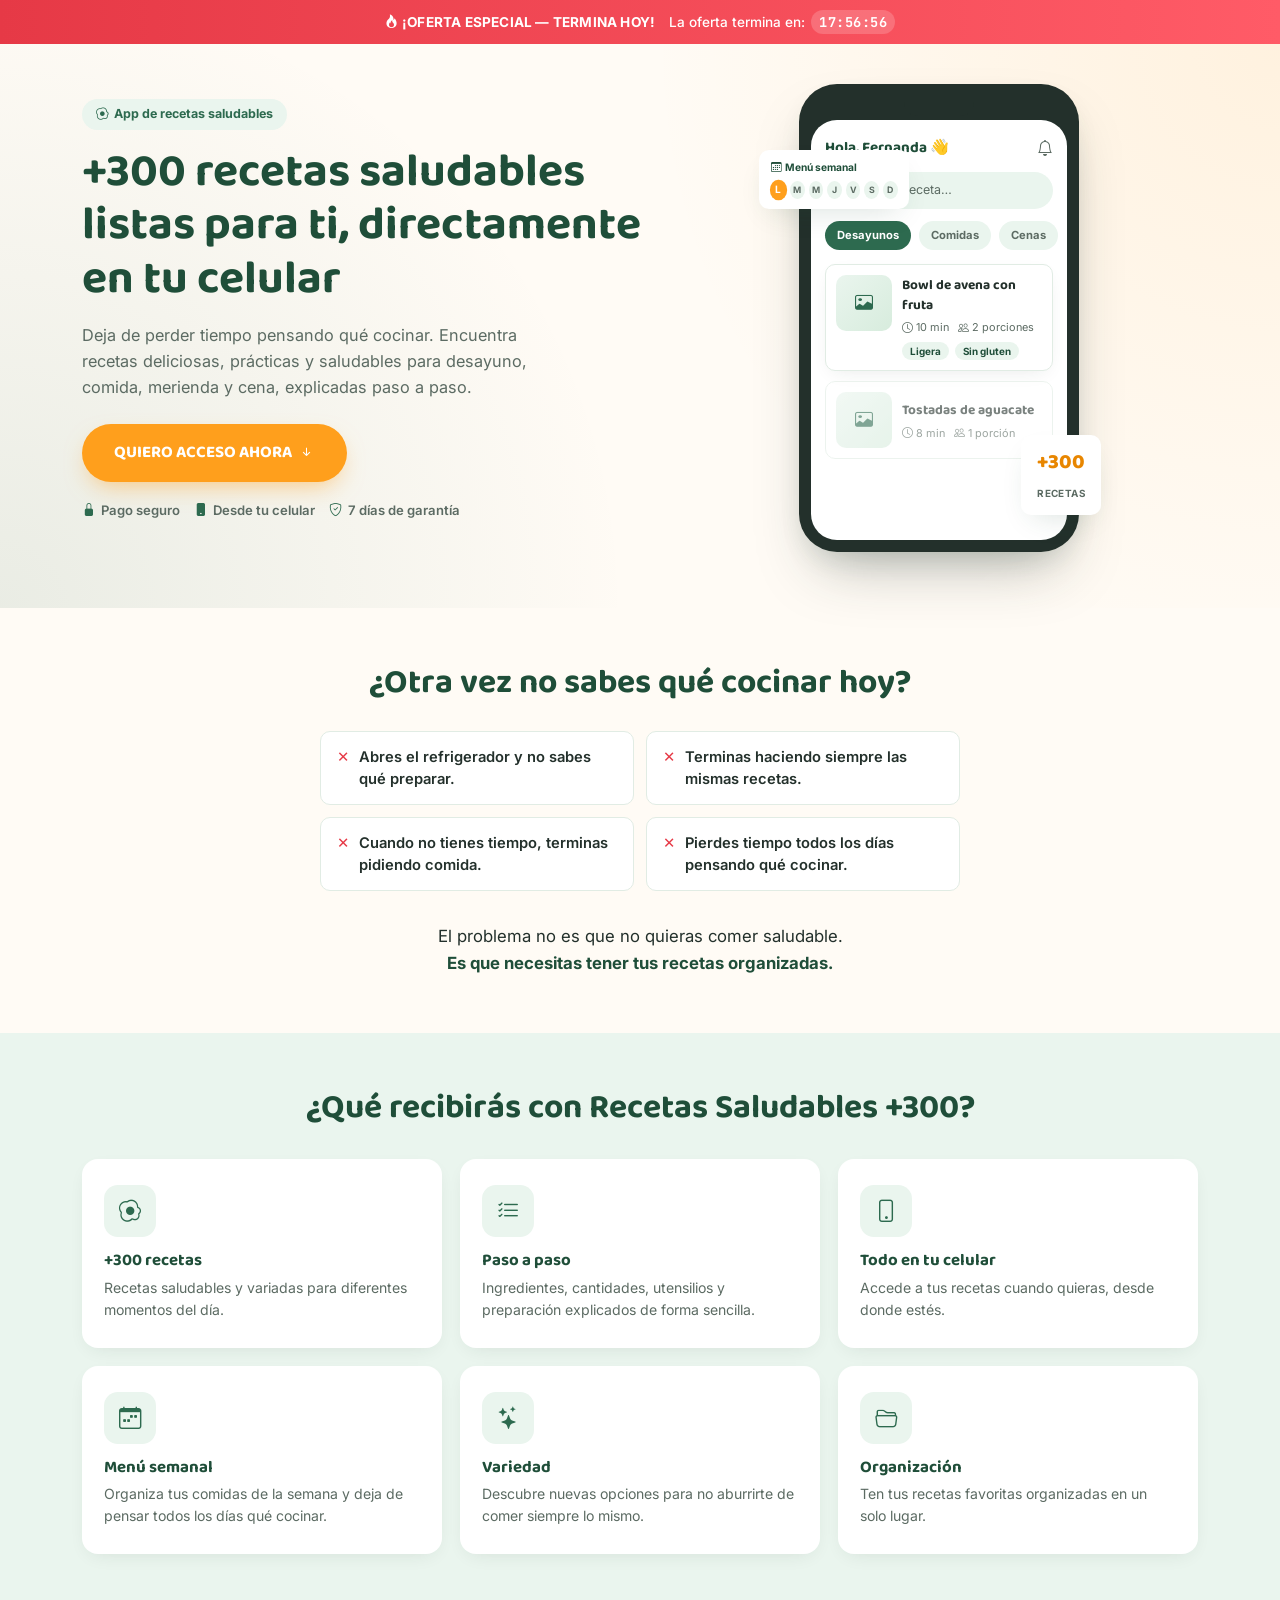
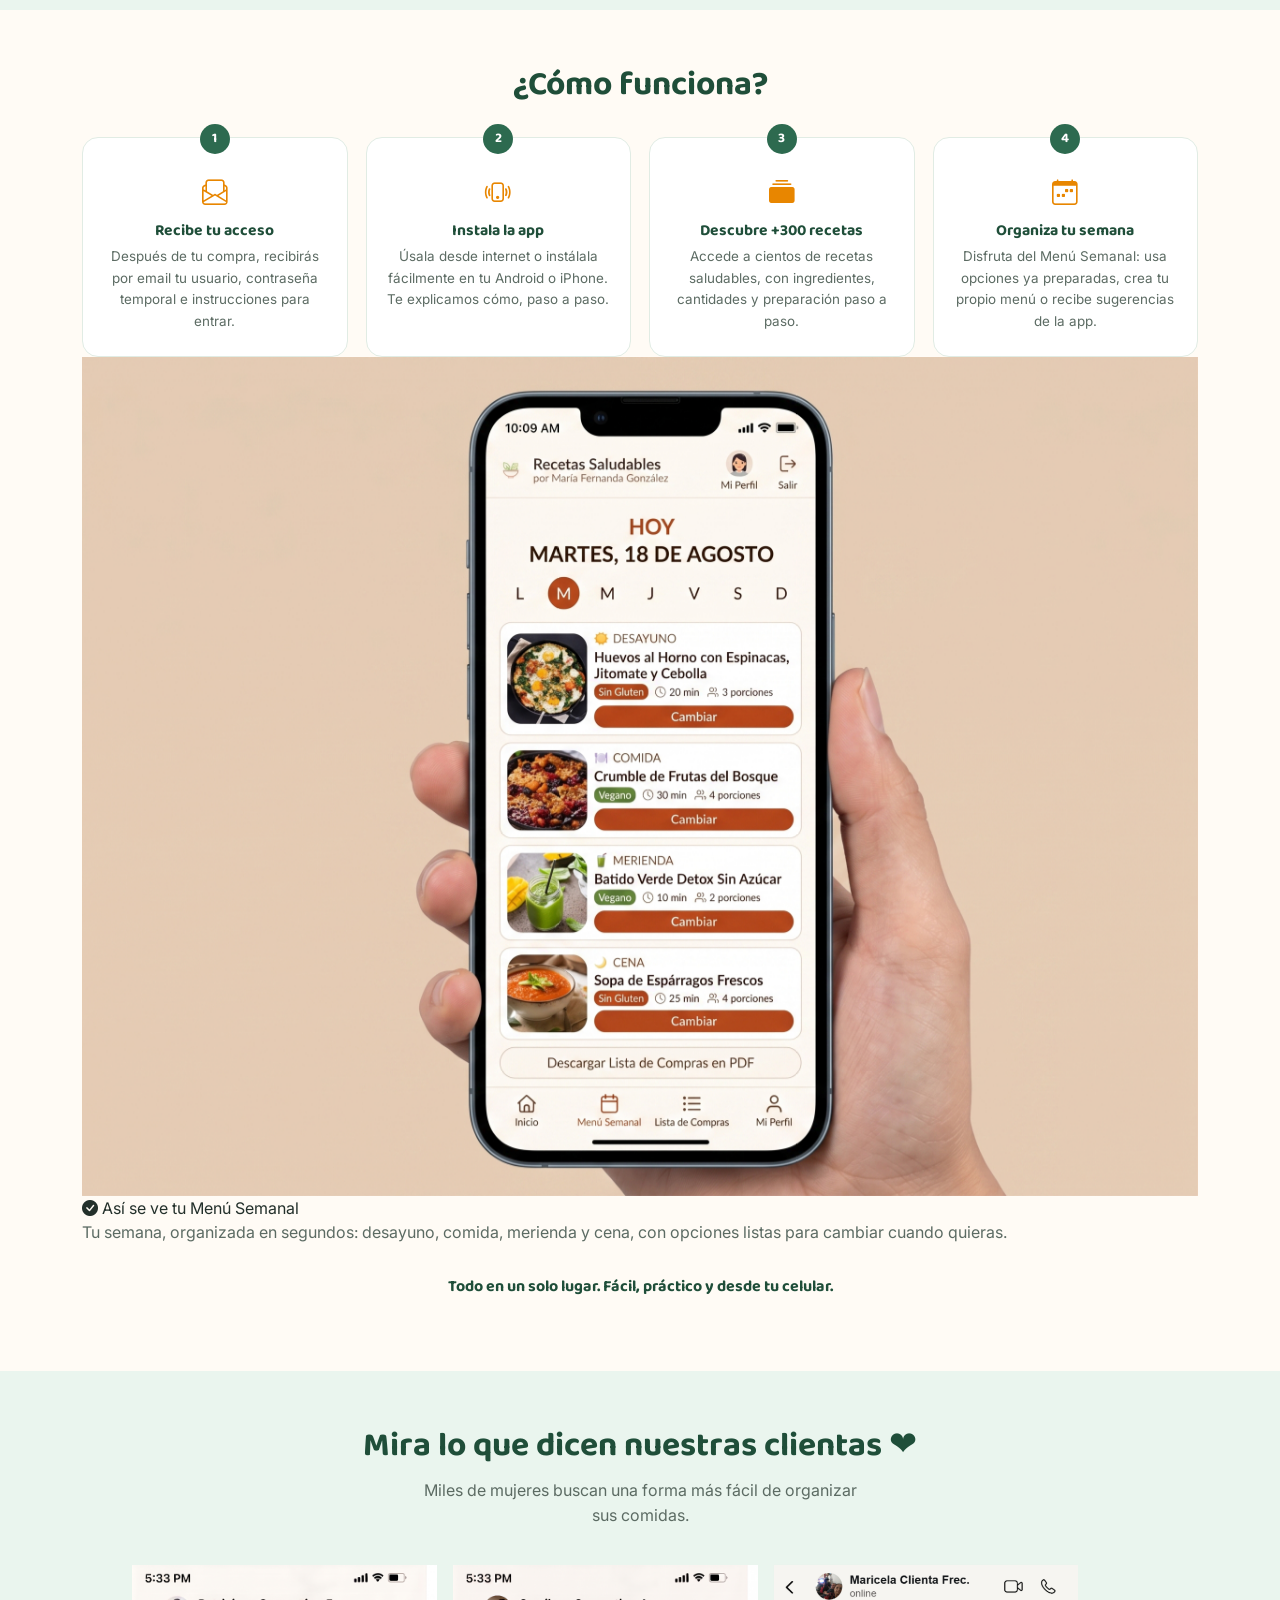
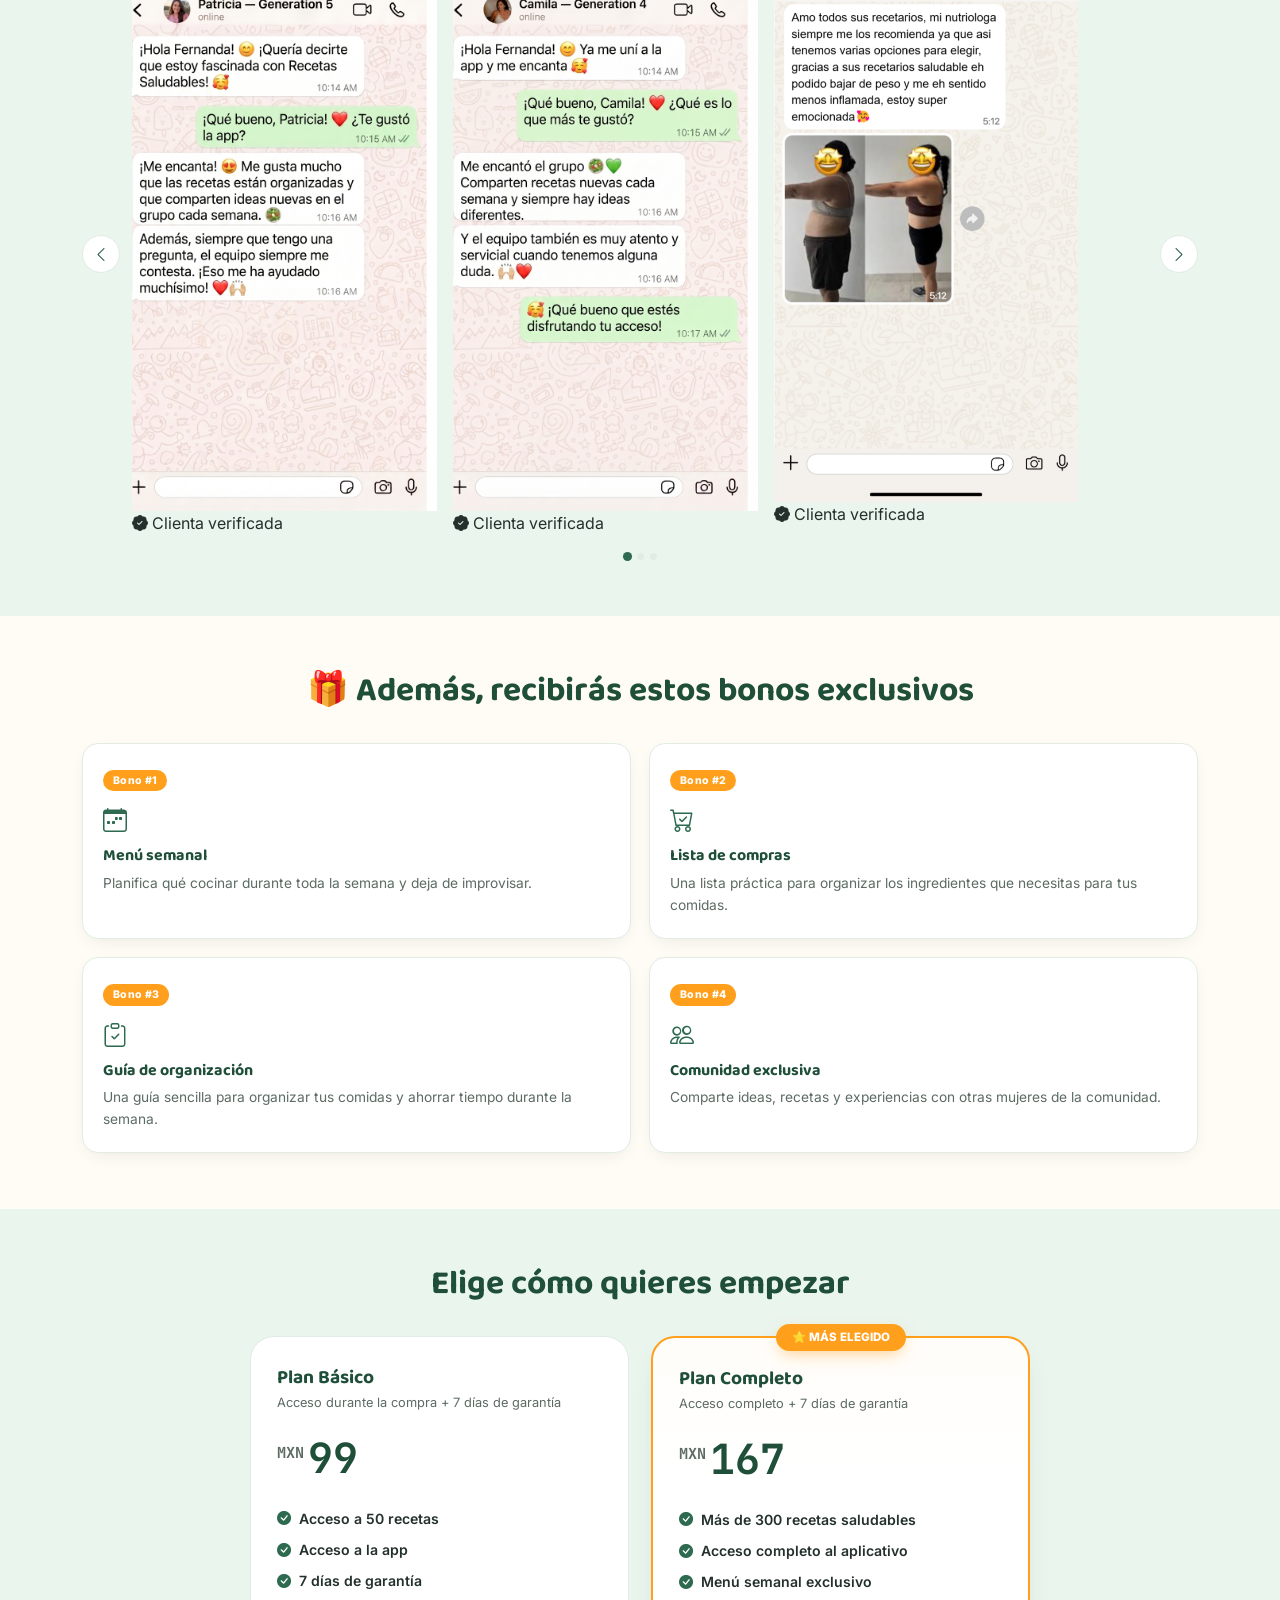
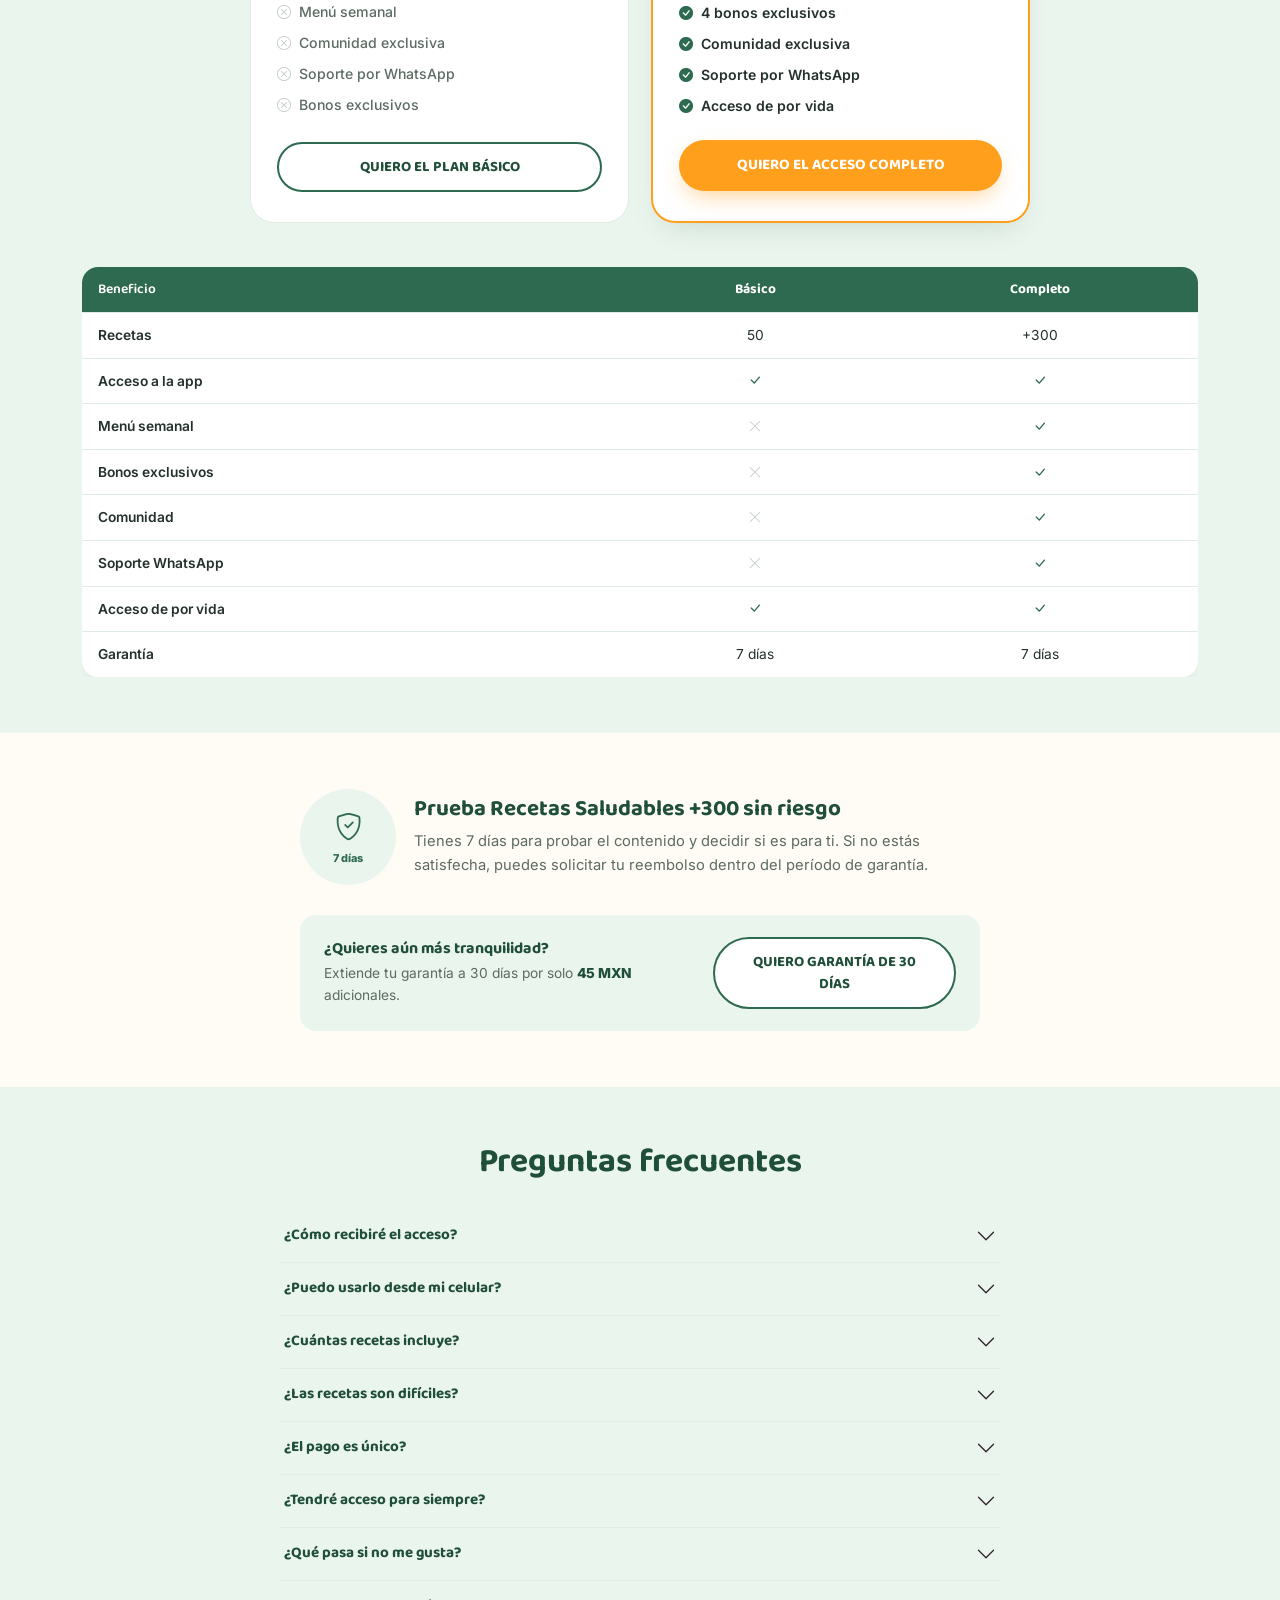
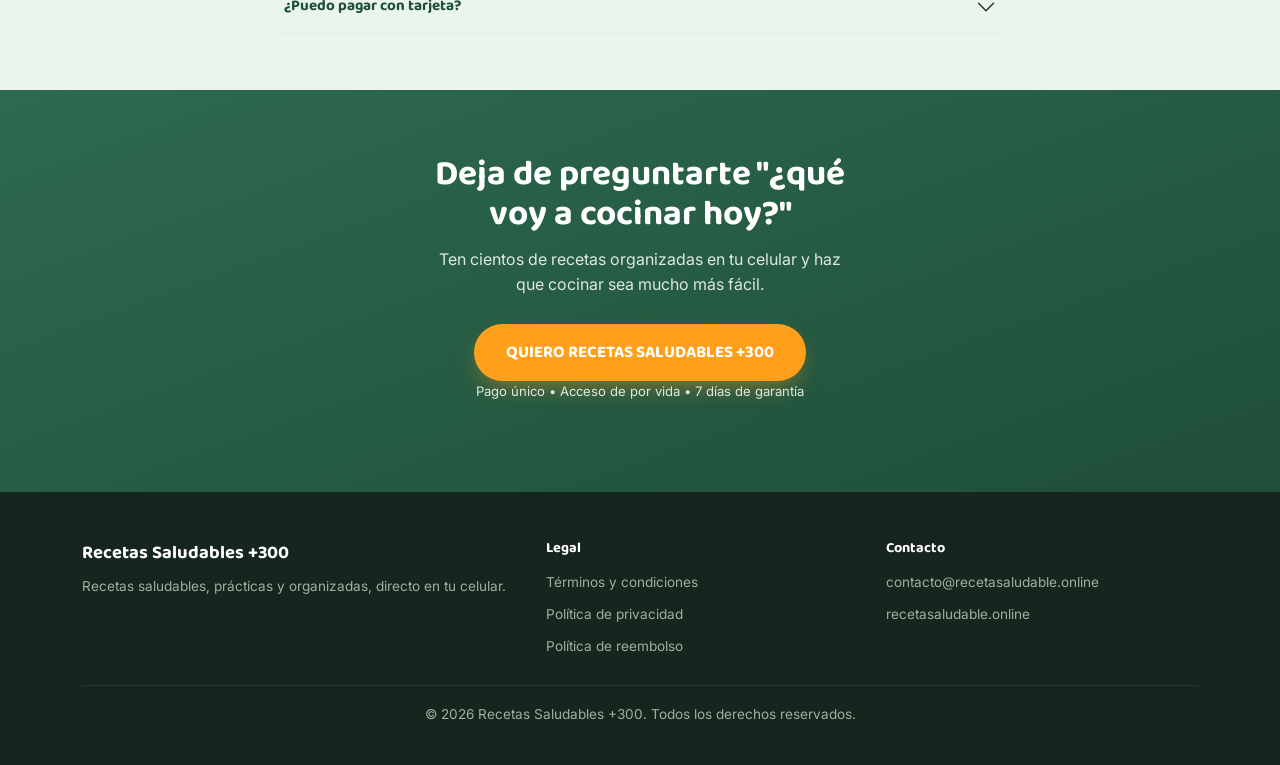
==== index.html @ 6cd2acd2 "iniciando site" ====
<!DOCTYPE html>
<html lang="es-MX">
<head>
<meta charset="UTF-8">
<meta name="viewport" content="width=device-width, initial-scale=1, viewport-fit=cover">
<title>Recetas Saludables +300 — Más de 300 recetas fáciles en tu celular</title>
<meta name="description" content="Deja de pensar qué cocinar. +300 recetas saludables, paso a paso, con menú semanal, directo en tu celular. Pago único, acceso de por vida.">

<!-- Google Fonts -->
<link rel="preconnect" href="https://fonts.googleapis.com">
<link rel="preconnect" href="https://fonts.gstatic.com" crossorigin>
<link href="https://fonts.googleapis.com/css2?family=Baloo+2:wght@600;700;800&family=Inter:wght@400;500;600;700;800&family=JetBrains+Mono:wght@500;700&display=swap" rel="stylesheet">

<!-- Bootstrap 5 CSS -->
<link href="https://cdn.jsdelivr.net/npm/bootstrap@5.3.3/dist/css/bootstrap.min.css" rel="stylesheet">
<!-- Bootstrap Icons -->
<link rel="stylesheet" href="https://cdn.jsdelivr.net/npm/bootstrap-icons@1.11.3/font/bootstrap-icons.css">

<!-- Estilos propios -->
<link rel="stylesheet" href="css/style.css">
</head>
<body>

<!-- ============ BARRA FIJA SUPERIOR — OFERTA + CONTADOR ============ -->
<div class="offer-bar" id="offerBar">
  <div class="offer-bar__inner">
    <span class="offer-bar__text"><i class="bi bi-fire"></i> ¡OFERTA ESPECIAL — TERMINA HOY!</span>
    <span class="offer-bar__timer">
      La oferta termina en:
      <span class="countdown" id="countdown" aria-live="polite">
        <span id="cd-h">23</span>:<span id="cd-m">59</span>:<span id="cd-s">59</span>
      </span>
    </span>
  </div>
</div>

<!-- ============ HERO ============ -->
<header class="hero" id="inicio">
  <div class="container">
    <div class="hero__grid">
      <div class="hero__copy reveal">
        <span class="eyebrow"><i class="bi bi-egg-fried"></i> App de recetas saludables</span>
        <h1 class="hero__title">+300 recetas saludables listas para ti, directamente en tu celular</h1>
        <p class="hero__subtitle">Deja de perder tiempo pensando qué cocinar. Encuentra recetas deliciosas, prácticas y saludables para desayuno, comida, merienda y cena, explicadas paso a paso.</p>
        <a href="#oferta" class="btn btn-cta btn-cta--lg pulse">QUIERO ACCESO AHORA <i class="bi bi-arrow-down-short"></i></a>
        <p class="hero__trust">
          <span><i class="bi bi-lock-fill"></i> Pago seguro</span>
          <span><i class="bi bi-phone-fill"></i> Desde tu celular</span>
          <span><i class="bi bi-shield-check"></i> 7 días de garantía</span>
        </p>
      </div>

      <div class="hero__visual reveal" style="--delay:.15s">
        <div class="phone-mock">
          <div class="phone-mock__frame">
            <div class="phone-mock__notch"></div>
            <div class="phone-mock__screen">
              <div class="app-topbar">
                <span class="app-topbar__greeting">Hola, Fernanda 👋</span>
                <i class="bi bi-bell"></i>
              </div>
              <div class="app-search"><i class="bi bi-search"></i> Buscar receta…</div>
              <div class="app-tabs">
                <span class="app-tab app-tab--active">Desayunos</span>
                <span class="app-tab">Comidas</span>
                <span class="app-tab">Cenas</span>
              </div>
              <div class="app-card">
                <div class="app-card__img"><i class="bi bi-image"></i></div>
                <div class="app-card__body">
                  <span class="app-card__title">Bowl de avena con fruta</span>
                  <span class="app-card__meta"><i class="bi bi-clock"></i> 10 min &nbsp; <i class="bi bi-people"></i> 2 porciones</span>
                  <div class="app-card__chips">
                    <span class="chip">Ligera</span>
                    <span class="chip">Sin gluten</span>
                  </div>
                </div>
              </div>
              <div class="app-card app-card--muted">
                <div class="app-card__img"><i class="bi bi-image"></i></div>
                <div class="app-card__body">
                  <span class="app-card__title">Tostadas de aguacate</span>
                  <span class="app-card__meta"><i class="bi bi-clock"></i> 8 min &nbsp; <i class="bi bi-people"></i> 1 porción</span>
                </div>
              </div>
            </div>
          </div>

          <div class="floating-card floating-card--week" id="weekCard">
            <span class="floating-card__title"><i class="bi bi-calendar3"></i> Menú semanal</span>
            <div class="week-dots" id="weekDots">
              <span data-day="L">L</span><span data-day="M">M</span><span data-day="M">M</span>
              <span data-day="J">J</span><span data-day="V">V</span><span data-day="S">S</span><span data-day="D">D</span>
            </div>
          </div>

          <div class="floating-card floating-card--count">
            <span class="floating-card__num">+300</span>
            <span class="floating-card__label">recetas</span>
          </div>
        </div>
      </div>
    </div>
  </div>
</header>

<!-- ============ DOLOR ============ -->
<section class="section pain">
  <div class="container">
    <h2 class="section__title reveal">¿Otra vez no sabes qué cocinar hoy?</h2>
    <div class="pain__grid">
      <div class="pain__item reveal" style="--delay:.05s"><span class="pain__x">✕</span> Abres el refrigerador y no sabes qué preparar.</div>
      <div class="pain__item reveal" style="--delay:.1s"><span class="pain__x">✕</span> Terminas haciendo siempre las mismas recetas.</div>
      <div class="pain__item reveal" style="--delay:.15s"><span class="pain__x">✕</span> Cuando no tienes tiempo, terminas pidiendo comida.</div>
      <div class="pain__item reveal" style="--delay:.2s"><span class="pain__x">✕</span> Pierdes tiempo todos los días pensando qué cocinar.</div>
    </div>
    <p class="pain__resolve reveal">El problema no es que no quieras comer saludable.<br><strong>Es que necesitas tener tus recetas organizadas.</strong></p>
  </div>
</section>

<!-- ============ QUÉ RECIBIRÁS ============ -->
<section class="section section--soft" id="que-recibes">
  <div class="container">
    <h2 class="section__title reveal">¿Qué recibirás con Recetas Saludables +300?</h2>
    <div class="cards-grid">
      <div class="feature-card reveal" style="--delay:.05s">
        <div class="feature-card__icon"><i class="bi bi-egg-fried"></i></div>
        <h3>+300 recetas</h3>
        <p>Recetas saludables y variadas para diferentes momentos del día.</p>
      </div>
      <div class="feature-card reveal" style="--delay:.1s">
        <div class="feature-card__icon"><i class="bi bi-list-check"></i></div>
        <h3>Paso a paso</h3>
        <p>Ingredientes, cantidades, utensilios y preparación explicados de forma sencilla.</p>
      </div>
      <div class="feature-card reveal" style="--delay:.15s">
        <div class="feature-card__icon"><i class="bi bi-phone"></i></div>
        <h3>Todo en tu celular</h3>
        <p>Accede a tus recetas cuando quieras, desde donde estés.</p>
      </div>
      <div class="feature-card reveal" style="--delay:.2s">
        <div class="feature-card__icon"><i class="bi bi-calendar-week"></i></div>
        <h3>Menú semanal</h3>
        <p>Organiza tus comidas de la semana y deja de pensar todos los días qué cocinar.</p>
      </div>
      <div class="feature-card reveal" style="--delay:.25s">
        <div class="feature-card__icon"><i class="bi bi-stars"></i></div>
        <h3>Variedad</h3>
        <p>Descubre nuevas opciones para no aburrirte de comer siempre lo mismo.</p>
      </div>
      <div class="feature-card reveal" style="--delay:.3s">
        <div class="feature-card__icon"><i class="bi bi-folder2-open"></i></div>
        <h3>Organización</h3>
        <p>Ten tus recetas favoritas organizadas en un solo lugar.</p>
      </div>
    </div>
  </div>
</section>

<!-- ============ CÓMO FUNCIONA ============ -->
<section class="section" id="como-funciona">
  <div class="container">
    <h2 class="section__title reveal">¿Cómo funciona?</h2>
    <div class="steps">
      <div class="step reveal" style="--delay:.05s">
        <div class="step__num">1</div>
        <div class="step__icon"><i class="bi bi-envelope-paper"></i></div>
        <h3>Recibe tu acceso</h3>
        <p>Después de tu compra, recibirás por email tu usuario, contraseña temporal e instrucciones para entrar.</p>
      </div>
      <div class="step reveal" style="--delay:.1s">
        <div class="step__num">2</div>
        <div class="step__icon"><i class="bi bi-phone-vibrate"></i></div>
        <h3>Instala la app</h3>
        <p>Úsala desde internet o instálala fácilmente en tu Android o iPhone. Te explicamos cómo, paso a paso.</p>
      </div>
      <div class="step reveal" style="--delay:.15s">
        <div class="step__num">3</div>
        <div class="step__icon"><i class="bi bi-collection-fill"></i></div>
        <h3>Descubre +300 recetas</h3>
        <p>Accede a cientos de recetas saludables, con ingredientes, cantidades y preparación paso a paso.</p>
      </div>
      <div class="step reveal" style="--delay:.2s">
        <div class="step__num">4</div>
        <div class="step__icon"><i class="bi bi-calendar-week"></i></div>
        <h3>Organiza tu semana</h3>
        <p>Disfruta del Menú Semanal: usa opciones ya preparadas, crea tu propio menú o recibe sugerencias de la app.</p>
      </div>
    </div>

    <div class="app-showcase reveal">
      <div class="app-showcase__img-wrap">
        <img src="img/mockup-del-cardapio-semanal-en-el-celular.jpeg"
            alt="Menú semanal de Recetas Saludables +300 abierto en un celular, mostrando desayuno, comida, merienda y cena del día"
            loading="eager"
            fetchpriority="high"
            decoding="async">
        <span class="app-showcase__badge"><i class="bi bi-check-circle-fill"></i> Así se ve tu Menú Semanal</span>
      </div>
      <p class="app-showcase__caption">Tu semana, organizada en segundos: desayuno, comida, merienda y cena, con opciones listas para cambiar cuando quieras.</p>
    </div>

    <p class="steps__closing reveal">Todo en un solo lugar. Fácil, práctico y desde tu celular.</p>
  </div>
</section>

<!-- ============ TESTIMONIOS ============ -->
<section class="section section--soft" id="testimonios">
  <div class="container">
    <h2 class="section__title reveal">Mira lo que dicen nuestras clientas ❤️</h2>
    <p class="section__subtitle reveal">Miles de mujeres buscan una forma más fácil de organizar sus comidas.</p>

    <div class="testi-carousel reveal">
      <button class="testi-arrow testi-arrow--prev" id="testiPrev" aria-label="Anterior"><i class="bi bi-chevron-left"></i></button>
      <div class="testi-track" id="testiTrack">
        <div class="testi-card">
          <div class="testi-card__photo">
            <img src="img/testimonio-3.jpeg" alt="Conversación de WhatsApp: clienta cuenta que bajó de peso y se siente menos inflamada gracias a las recetas" loading="lazy">
            <span class="testi-card__verified"><i class="bi bi-patch-check-fill"></i> Clienta verificada</span>
          </div>
        </div>
        <div class="testi-card">
          <div class="testi-card__photo">
            <img src="img/relato-3.png" alt="Conversación de WhatsApp: clienta comparte foto de una ensalada saludable que preparó en 5 minutos" loading="lazy">
            <span class="testi-card__verified"><i class="bi bi-patch-check-fill"></i> Clienta verificada</span>
          </div>
        </div>
        <div class="testi-card">
          <div class="testi-card__photo">
            <img src="img/depoimentos.webp" alt="Conversación de WhatsApp: clienta cuenta que le encantó unirse a la app y a la comunidad de recetas" loading="lazy">
            <span class="testi-card__verified"><i class="bi bi-patch-check-fill"></i> Clienta verificada</span>
          </div>
        </div>
      </div>
      <button class="testi-arrow testi-arrow--next" id="testiNext" aria-label="Siguiente"><i class="bi bi-chevron-right"></i></button>
    </div>
    <div class="testi-dots" id="testiDots"></div>
  </div>
</section>

<!-- ============ BONOS ============ -->
<section class="section" id="bonos">
  <div class="container">
    <h2 class="section__title reveal">🎁 Además, recibirás estos bonos exclusivos</h2>
    <div class="cards-grid cards-grid--bonus">
      <div class="bonus-card reveal" style="--delay:.05s">
        <span class="bonus-card__tag">Bono #1</span>
        <div class="bonus-card__icon"><i class="bi bi-calendar-week"></i></div>
        <h3>Menú semanal</h3>
        <p>Planifica qué cocinar durante toda la semana y deja de improvisar.</p>
      </div>
      <div class="bonus-card reveal" style="--delay:.1s">
        <span class="bonus-card__tag">Bono #2</span>
        <div class="bonus-card__icon"><i class="bi bi-cart-check"></i></div>
        <h3>Lista de compras</h3>
        <p>Una lista práctica para organizar los ingredientes que necesitas para tus comidas.</p>
      </div>
      <div class="bonus-card reveal" style="--delay:.15s">
        <span class="bonus-card__tag">Bono #3</span>
        <div class="bonus-card__icon"><i class="bi bi-clipboard-check"></i></div>
        <h3>Guía de organización</h3>
        <p>Una guía sencilla para organizar tus comidas y ahorrar tiempo durante la semana.</p>
      </div>
      <div class="bonus-card reveal" style="--delay:.2s">
        <span class="bonus-card__tag">Bono #4</span>
        <div class="bonus-card__icon"><i class="bi bi-people"></i></div>
        <h3>Comunidad exclusiva</h3>
        <p>Comparte ideas, recetas y experiencias con otras mujeres de la comunidad.</p>
      </div>
    </div>
  </div>
</section>

<!-- ============ OFERTA ============ -->
<section class="section section--soft" id="oferta">
  <div class="container">
    <h2 class="section__title reveal">Elige cómo quieres empezar</h2>

    <div class="pricing">
      <!-- PLAN BÁSICO -->
      <div class="price-card reveal" style="--delay:.05s">
        <h3 class="price-card__name">Plan Básico</h3>
        <p class="price-card__desc">Acceso durante la compra + 7 días de garantía</p>
        <div class="price-card__price"><span class="price-card__currency">MXN</span>99</div>
        <ul class="price-card__list">
          <li><i class="bi bi-check-circle-fill"></i> Acceso a 50 recetas</li>
          <li><i class="bi bi-check-circle-fill"></i> Acceso a la app</li>
          <li><i class="bi bi-check-circle-fill"></i> 7 días de garantía</li>
          <li class="is-off"><i class="bi bi-x-circle"></i> Menú semanal</li>
          <li class="is-off"><i class="bi bi-x-circle"></i> Comunidad exclusiva</li>
          <li class="is-off"><i class="bi bi-x-circle"></i> Soporte por WhatsApp</li>
          <li class="is-off"><i class="bi bi-x-circle"></i> Bonos exclusivos</li>
        </ul>
        <button class="btn btn-outline-cta w-100" id="btnBasico" data-bs-toggle="modal" data-bs-target="#modalBasico">QUIERO EL PLAN BÁSICO</button>
      </div>

      <!-- PLAN COMPLETO -->
      <div class="price-card price-card--featured reveal" style="--delay:.1s">
        <span class="price-card__badge">⭐ MÁS ELEGIDO</span>
        <h3 class="price-card__name">Plan Completo</h3>
        <p class="price-card__desc">Acceso completo + 7 días de garantía</p>
        <div class="price-card__price"><span class="price-card__currency">MXN</span>167</div>
        <ul class="price-card__list">
          <li><i class="bi bi-check-circle-fill"></i> Más de 300 recetas saludables</li>
          <li><i class="bi bi-check-circle-fill"></i> Acceso completo al aplicativo</li>
          <li><i class="bi bi-check-circle-fill"></i> Menú semanal exclusivo</li>
          <li><i class="bi bi-check-circle-fill"></i> 4 bonos exclusivos</li>
          <li><i class="bi bi-check-circle-fill"></i> Comunidad exclusiva</li>
          <li><i class="bi bi-check-circle-fill"></i> Soporte por WhatsApp</li>
          <li><i class="bi bi-check-circle-fill"></i> Acceso de por vida</li>
        </ul>
        <a href="#" class="btn btn-cta w-100 pulse" id="btnCompleto" data-checkout="plan-completo">QUIERO EL ACCESO COMPLETO</a>
      </div>
    </div>

    <!-- COMPARACIÓN -->
    <div class="compare reveal">
      <table class="compare__table">
        <thead>
          <tr><th>Beneficio</th><th>Básico</th><th>Completo</th></tr>
        </thead>
        <tbody>
          <tr><td>Recetas</td><td>50</td><td>+300</td></tr>
          <tr><td>Acceso a la app</td><td><i class="bi bi-check-lg text-ok"></i></td><td><i class="bi bi-check-lg text-ok"></i></td></tr>
          <tr><td>Menú semanal</td><td><i class="bi bi-x-lg text-off"></i></td><td><i class="bi bi-check-lg text-ok"></i></td></tr>
          <tr><td>Bonos exclusivos</td><td><i class="bi bi-x-lg text-off"></i></td><td><i class="bi bi-check-lg text-ok"></i></td></tr>
          <tr><td>Comunidad</td><td><i class="bi bi-x-lg text-off"></i></td><td><i class="bi bi-check-lg text-ok"></i></td></tr>
          <tr><td>Soporte WhatsApp</td><td><i class="bi bi-x-lg text-off"></i></td><td><i class="bi bi-check-lg text-ok"></i></td></tr>
          <tr><td>Acceso de por vida</td><td><i class="bi bi-check-lg text-ok"></i></td><td><i class="bi bi-check-lg text-ok"></i></td></tr>
          <tr><td>Garantía</td><td>7 días</td><td>7 días</td></tr>
        </tbody>
      </table>
    </div>
  </div>
</section>

<!-- ============ GARANTÍA ============ -->
<section class="section" id="garantia">
  <div class="container">
    <div class="guarantee reveal">
      <div class="guarantee__badge"><i class="bi bi-shield-check"></i><span>7 días</span></div>
      <div class="guarantee__copy">
        <h2>Prueba Recetas Saludables +300 sin riesgo</h2>
        <p>Tienes 7 días para probar el contenido y decidir si es para ti. Si no estás satisfecha, puedes solicitar tu reembolso dentro del período de garantía.</p>
      </div>
    </div>

    <div class="guarantee-extend reveal">
      <div class="guarantee-extend__copy">
        <h3>¿Quieres aún más tranquilidad?</h3>
        <p>Extiende tu garantía a 30 días por solo <span id="extendPrice">45 MXN</span> adicionales.</p>
      </div>
      <a href="#" class="btn btn-outline-cta" data-checkout="garantia-30">QUIERO GARANTÍA DE 30 DÍAS</a>
    </div>
  </div>
</section>

<!-- ============ FAQ ============ -->
<section class="section section--soft" id="faq">
  <div class="container">
    <h2 class="section__title reveal">Preguntas frecuentes</h2>
    <div class="accordion reveal" id="faqAccordion">

      <div class="accordion-item">
        <h3 class="accordion-header"><button class="accordion-button collapsed" type="button" data-bs-toggle="collapse" data-bs-target="#faq1">¿Cómo recibiré el acceso?</button></h3>
        <div id="faq1" class="accordion-collapse collapse" data-bs-parent="#faqAccordion">
          <div class="accordion-body">Después de confirmar tu pago, recibirás un correo con tu usuario, contraseña e instrucciones para entrar a la app.</div>
        </div>
      </div>

      <div class="accordion-item">
        <h3 class="accordion-header"><button class="accordion-button collapsed" type="button" data-bs-toggle="collapse" data-bs-target="#faq2">¿Puedo usarlo desde mi celular?</button></h3>
        <div id="faq2" class="accordion-collapse collapse" data-bs-parent="#faqAccordion">
          <div class="accordion-body">Sí. Puedes usar la app desde tu navegador o instalarla en tu Android o iPhone.</div>
        </div>
      </div>

      <div class="accordion-item">
        <h3 class="accordion-header"><button class="accordion-button collapsed" type="button" data-bs-toggle="collapse" data-bs-target="#faq3">¿Cuántas recetas incluye?</button></h3>
        <div id="faq3" class="accordion-collapse collapse" data-bs-parent="#faqAccordion">
          <div class="accordion-body">El Plan Básico incluye 50 recetas. El Plan Completo incluye más de 300 recetas.</div>
        </div>
      </div>

      <div class="accordion-item">
        <h3 class="accordion-header"><button class="accordion-button collapsed" type="button" data-bs-toggle="collapse" data-bs-target="#faq4">¿Las recetas son difíciles?</button></h3>
        <div id="faq4" class="accordion-collapse collapse" data-bs-parent="#faqAccordion">
          <div class="accordion-body">No. Cada receta se explica de forma simple, con ingredientes, cantidades y pasos fáciles de seguir.</div>
        </div>
      </div>

      <div class="accordion-item">
        <h3 class="accordion-header"><button class="accordion-button collapsed" type="button" data-bs-toggle="collapse" data-bs-target="#faq5">¿El pago es único?</button></h3>
        <div id="faq5" class="accordion-collapse collapse" data-bs-parent="#faqAccordion">
          <div class="accordion-body">Sí. Es un pago único, no es una suscripción.</div>
        </div>
      </div>

      <div class="accordion-item">
        <h3 class="accordion-header"><button class="accordion-button collapsed" type="button" data-bs-toggle="collapse" data-bs-target="#faq6">¿Tendré acceso para siempre?</button></h3>
        <div id="faq6" class="accordion-collapse collapse" data-bs-parent="#faqAccordion">
          <div class="accordion-body">Sí, el acceso es de por vida a partir de tu compra, según el plan elegido.</div>
        </div>
      </div>

      <div class="accordion-item">
        <h3 class="accordion-header"><button class="accordion-button collapsed" type="button" data-bs-toggle="collapse" data-bs-target="#faq7">¿Qué pasa si no me gusta?</button></h3>
        <div id="faq7" class="accordion-collapse collapse" data-bs-parent="#faqAccordion">
          <div class="accordion-body">Cuentas con 7 días de garantía. Si no estás satisfecha, puedes solicitar tu reembolso dentro de ese período.</div>
        </div>
      </div>

      <div class="accordion-item">
        <h3 class="accordion-header"><button class="accordion-button collapsed" type="button" data-bs-toggle="collapse" data-bs-target="#faq8">¿Puedo pagar con tarjeta?</button></h3>
        <div id="faq8" class="accordion-collapse collapse" data-bs-parent="#faqAccordion">
          <div class="accordion-body">Sí, el pago se realiza a través de nuestra plataforma de checkout, que acepta tarjeta y otros métodos disponibles en tu país.</div>
        </div>
      </div>

    </div>
  </div>
</section>

<!-- ============ CTA FINAL ============ -->
<section class="section cta-final">
  <div class="container">
    <h2 class="reveal">Deja de preguntarte "¿qué voy a cocinar hoy?"</h2>
    <p class="reveal">Ten cientos de recetas organizadas en tu celular y haz que cocinar sea mucho más fácil.</p>
    <a href="#oferta" class="btn btn-cta btn-cta--lg pulse reveal">QUIERO RECETAS SALUDABLES +300</a>
    <p class="cta-final__note reveal">Pago único • Acceso de por vida • 7 días de garantía</p>
  </div>
</section>

<!-- ============ FOOTER ============ -->
<footer class="footer">
  <div class="container">
    <div class="footer__grid">
      <div>
        <span class="footer__brand">Recetas Saludables +300</span>
        <p>Recetas saludables, prácticas y organizadas, directo en tu celular.</p>
      </div>
      <div>
        <h4>Legal</h4>
        <ul>
          <li><a href="#">Términos y condiciones</a></li>
          <li><a href="#">Política de privacidad</a></li>
          <li><a href="#">Política de reembolso</a></li>
        </ul>
      </div>
      <div>
        <h4>Contacto</h4>
        <ul>
          <li><a href="mailto:contacto@recetasaludable.online">contacto@recetasaludable.online</a></li>
          <li><a href="https://recetasaludable.online/" target="_blank" rel="noopener">recetasaludable.online</a></li>
        </ul>
      </div>
    </div>
    <p class="footer__copy">© <span id="year"></span> Recetas Saludables +300. Todos los derechos reservados.</p>
  </div>
</footer>

<!-- ============ CTA FIJO INFERIOR (MOBILE) ============ -->
<div class="mobile-cta" id="mobileCta">
  <span class="mobile-cta__text"><i class="bi bi-fire"></i> Oferta especial</span>
  <a href="#oferta" class="btn btn-cta pulse">QUIERO ACCEDER <i class="bi bi-arrow-right-short"></i></a>
</div>

<!-- ============ MODAL PLAN BÁSICO ============ -->
<div class="modal fade" id="modalBasico" tabindex="-1" aria-labelledby="modalBasicoLabel" aria-hidden="true">
  <div class="modal-dialog modal-dialog-centered">
    <div class="modal-content">
      <div class="modal-header">
        <h5 class="modal-title" id="modalBasicoLabel">¿Realmente quieres esta opción?</h5>
        <button type="button" class="btn-close" data-bs-dismiss="modal" aria-label="Cerrar"></button>
      </div>
      <div class="modal-body">
        <p>Con el Plan Básico tendrás acceso a solo <strong>50 recetas</strong> y no incluye:</p>
        <ul class="modal-list">
          <li><i class="bi bi-x-circle text-off"></i> Más de 300 recetas</li>
          <li><i class="bi bi-x-circle text-off"></i> Menú semanal</li>
          <li><i class="bi bi-x-circle text-off"></i> Bonos exclusivos</li>
          <li><i class="bi bi-x-circle text-off"></i> Comunidad exclusiva</li>
          <li><i class="bi bi-x-circle text-off"></i> Soporte por WhatsApp</li>
        </ul>
        <div class="modal-upsell">
          <p>Por solo <strong>38 MXN</strong> más puedes desbloquear el acceso completo.</p>
          <p class="modal-upsell__price">Plan Completo: <strong>137 MXN</strong></p>
        </div>
      </div>
      <div class="modal-footer">
        <a href="#" class="btn btn-cta w-100" data-checkout="plan-completo-upsell">SÍ, QUIERO EL PLAN COMPLETO POR 137 MXN</a>
        <a href="#" class="btn btn-link-muted w-100" data-checkout="plan-basico" data-bs-dismiss="modal">Continuar con el Plan Básico</a>
      </div>
    </div>
  </div>
</div>

<!-- Bootstrap 5 JS -->
<script src="https://cdn.jsdelivr.net/npm/bootstrap@5.3.3/dist/js/bootstrap.bundle.min.js"></script>
<script src="js/script.js"></script>
</body>
</html>
---- css/style.css ----
/* =========================================================
   RECETAS SALUDABLES +300 — Design tokens & estilos
   ========================================================= */

/* =========================================================
   IMAGENS — QUALIDADE E NITIDEZ
   ========================================================= */

.app-showcase__img-wrap img,
.testi-card__photo img {
  display: block;
  width: 100%;
  height: auto;
  max-width: 100%;
  object-fit: contain;
  image-rendering: auto;
  -webkit-backface-visibility: hidden;
  backface-visibility: hidden;
}

:root{
  /* Color */
  --bg:            #FFFBF5;
  --bg-soft:       #EAF5EE;
  --primary:       #2D6A4F;
  --primary-dark:  #1F4E39;
  --accent:        #FF9F1C;
  --accent-dark:   #E88600;
  --urgency:       #E63946;
  --text:          #23302B;
  --text-soft:     #5C6B63;
  --white:         #FFFFFF;
  --border:        #E1ECE4;

  /* Type */
  --font-display: 'Baloo 2', system-ui, sans-serif;
  --font-body: 'Inter', system-ui, sans-serif;
  --font-mono: 'JetBrains Mono', monospace;

  /* Layout */
  --radius-lg: 24px;
  --radius-md: 16px;
  --radius-sm: 10px;
  --shadow-soft: 0 12px 30px -12px rgba(31,78,57,.18);
  --shadow-card: 0 6px 20px -8px rgba(35,48,43,.12);
  --offer-bar-h: 44px;
  --mobile-cta-h: 68px;
}

@media (max-width: 767px){
  :root{ --offer-bar-h: 56px; }
}

*{ box-sizing: border-box; }

html{ scroll-behavior: smooth; scroll-padding-top: calc(var(--offer-bar-h) + 12px); }

body{
  font-family: var(--font-body);
  color: var(--text);
  background: var(--bg);
  margin: 0;
  padding-top: var(--offer-bar-h);
  padding-bottom: var(--mobile-cta-h);
  -webkit-font-smoothing: antialiased;
}

@media (min-width: 992px){
  body{ padding-bottom: 0; }
}

h1,h2,h3,h4{
  font-family: var(--font-display);
  color: var(--primary-dark);
  font-weight: 700;
  line-height: 1.15;
  margin: 0;
}

p{ color: var(--text-soft); line-height: 1.6; }

a{ text-decoration: none; }

.container{ max-width: 1140px; }

/* =========================================================
   REVEAL ON SCROLL
   ========================================================= */
.reveal{
  opacity: 0;
  transform: translateY(18px);
  transition: opacity .6s ease, transform .6s ease;
  transition-delay: var(--delay, 0s);
}
.reveal.is-visible{ opacity: 1; transform: translateY(0); }

@media (prefers-reduced-motion: reduce){
  .reveal{ opacity: 1; transform: none; transition: none; }
  html{ scroll-behavior: auto; }
}

/* =========================================================
   BARRA FIJA SUPERIOR
   ========================================================= */
.offer-bar{
  position: fixed;
  top: 0; left: 0; right: 0;
  z-index: 1050;
  background: linear-gradient(90deg, var(--urgency), #FF5B67);
  color: var(--white);
  min-height: var(--offer-bar-h);
  display: flex;
  align-items: center;
}
.offer-bar__inner{
  width: 100%;
  max-width: 1140px;
  margin: 0 auto;
  padding: 6px 14px;
  display: flex;
  flex-wrap: wrap;
  align-items: center;
  justify-content: center;
  gap: 4px 14px;
  text-align: center;
  font-size: .78rem;
}
.offer-bar__text{ font-weight: 700; letter-spacing: .2px; white-space: nowrap; }
.offer-bar__timer{ display: flex; align-items: center; gap: 6px; font-weight: 500; white-space: nowrap; }
.countdown{
  font-family: var(--font-mono);
  font-weight: 700;
  background: rgba(255,255,255,.18);
  padding: 2px 8px;
  border-radius: 999px;
  letter-spacing: .5px;
}

@media (min-width: 576px){
  .offer-bar__inner{ font-size: .85rem; }
}

/* =========================================================
   BOTONES
   ========================================================= */
.btn-cta{
  background: var(--accent);
  color: var(--white) !important;
  font-family: var(--font-display);
  font-weight: 700;
  border: none;
  border-radius: 999px;
  padding: 14px 26px;
  font-size: .95rem;
  display: inline-flex;
  align-items: center;
  justify-content: center;
  gap: 6px;
  box-shadow: 0 10px 24px -8px rgba(255,159,28,.55);
  transition: transform .15s ease, box-shadow .15s ease, background .15s ease;
}
.btn-cta:hover{ background: var(--accent-dark); transform: translateY(-2px); box-shadow: 0 14px 28px -8px rgba(255,159,28,.6); color: var(--white); }
.btn-cta:active{ transform: scale(.97); }
.btn-cta--lg{ padding: 16px 32px; font-size: 1.05rem; }

.btn-outline-cta{
  background: var(--white);
  color: var(--primary-dark) !important;
  font-family: var(--font-display);
  font-weight: 700;
  border: 2px solid var(--primary);
  border-radius: 999px;
  padding: 12px 24px;
  font-size: .92rem;
  display: inline-flex;
  align-items: center;
  justify-content: center;
  transition: transform .15s ease, background .15s ease;
}
.btn-outline-cta:hover{ background: var(--bg-soft); transform: translateY(-2px); color: var(--primary-dark); }
.btn-outline-cta:active{ transform: scale(.97); }

.btn-link-muted{
  color: var(--text-soft) !important;
  font-weight: 600;
  text-align: center;
  padding: 10px;
  font-size: .88rem;
}
.btn-link-muted:hover{ color: var(--text); }

.pulse{ animation: pulse 2.6s ease-in-out infinite; }
@keyframes pulse{
  0%,100%{ transform: scale(1); }
  50%{ transform: scale(1.035); }
}
@media (prefers-reduced-motion: reduce){ .pulse{ animation: none; } }

/* =========================================================
   HERO
   ========================================================= */
.hero{
  padding: 40px 0 56px;
  background:
    radial-gradient(circle at 100% 0%, rgba(255,159,28,.10), transparent 45%),
    radial-gradient(circle at 0% 100%, rgba(45,106,79,.10), transparent 45%),
    var(--bg);
}
.hero__grid{
  display: grid;
  grid-template-columns: 1fr;
  gap: 40px;
  align-items: center;
}
@media (min-width: 992px){
  .hero__grid{ grid-template-columns: 1.05fr .95fr; gap: 24px; }
}

.eyebrow{
  display: inline-flex;
  align-items: center;
  gap: 6px;
  background: var(--bg-soft);
  color: var(--primary);
  font-weight: 700;
  font-size: .78rem;
  padding: 6px 14px;
  border-radius: 999px;
  margin-bottom: 16px;
}

.hero__title{
  font-size: clamp(1.9rem, 5.2vw, 2.9rem);
  margin-bottom: 16px;
}
.hero__subtitle{
  font-size: 1.02rem;
  max-width: 46ch;
  margin-bottom: 24px;
}
.hero__trust{
  display: flex;
  flex-wrap: wrap;
  gap: 14px;
  margin-top: 18px;
  font-size: .82rem;
  color: var(--text-soft);
  font-weight: 600;
}
.hero__trust i{ color: var(--primary); margin-right: 3px; }

/* Phone mockup */
.hero__visual{ display: flex; justify-content: center; }
.phone-mock{ position: relative; width: min(280px, 78vw); }
.phone-mock__frame{
  background: var(--text);
  border-radius: 38px;
  padding: 12px;
  box-shadow: var(--shadow-soft), 0 30px 60px -20px rgba(35,48,43,.35);
}
.phone-mock__notch{
  width: 70px; height: 18px;
  background: var(--text);
  border-radius: 0 0 14px 14px;
  margin: 0 auto 6px;
  position: relative;
  top: 2px;
}
.phone-mock__screen{
  background: var(--white);
  border-radius: 26px;
  padding: 16px 14px 20px;
  min-height: 420px;
}
.app-topbar{ display: flex; justify-content: space-between; align-items: center; margin-bottom: 12px; }
.app-topbar__greeting{ font-family: var(--font-display); font-weight: 700; font-size: .95rem; color: var(--primary-dark); }
.app-topbar i{ color: var(--text-soft); }
.app-search{
  background: var(--bg-soft);
  color: var(--text-soft);
  font-size: .78rem;
  padding: 9px 12px;
  border-radius: 999px;
  margin-bottom: 12px;
}
.app-search i{ margin-right: 6px; }
.app-tabs{ display: flex; gap: 8px; margin-bottom: 14px; }
.app-tab{
  font-size: .7rem;
  font-weight: 700;
  padding: 6px 12px;
  border-radius: 999px;
  background: var(--bg-soft);
  color: var(--text-soft);
}
.app-tab--active{ background: var(--primary); color: var(--white); }
.app-card{
  display: flex;
  gap: 10px;
  background: var(--white);
  border: 1px solid var(--border);
  border-radius: var(--radius-sm);
  padding: 10px;
  margin-bottom: 10px;
  box-shadow: var(--shadow-card);
}
.app-card--muted{ opacity: .6; box-shadow: none; }
.app-card__img{
  flex: 0 0 56px;
  height: 56px;
  border-radius: 10px;
  background: linear-gradient(135deg, var(--bg-soft), #d7ecdd);
  display: flex; align-items: center; justify-content: center;
  color: var(--primary);
  font-size: 1.1rem;
}
.app-card__body{ display: flex; flex-direction: column; gap: 4px; justify-content: center; }
.app-card__title{ font-family: var(--font-display); font-weight: 700; font-size: .85rem; color: var(--text); }
.app-card__meta{ font-size: .68rem; color: var(--text-soft); }
.app-card__chips{ display: flex; gap: 6px; margin-top: 2px; }
.chip{ background: var(--bg-soft); color: var(--primary-dark); font-size: .62rem; font-weight: 700; padding: 2px 8px; border-radius: 999px; }

.floating-card{
  position: absolute;
  background: var(--white);
  border-radius: var(--radius-sm);
  box-shadow: var(--shadow-soft);
  padding: 10px 12px;
}
.floating-card--week{
  top: 14%;
  left: -14%;
  width: 150px;
}
.floating-card--count{
  bottom: 8%;
  right: -8%;
  text-align: center;
  padding: 12px 16px;
}
.floating-card__title{ font-size: .64rem; font-weight: 700; color: var(--primary-dark); display: flex; align-items: center; gap: 4px; margin-bottom: 6px; }
.week-dots{ display: flex; gap: 4px; }
.week-dots span{
  width: 18px; height: 18px;
  border-radius: 50%;
  background: var(--bg-soft);
  color: var(--text-soft);
  font-size: .55rem;
  font-weight: 700;
  display: flex; align-items: center; justify-content: center;
  transition: background .3s ease, color .3s ease, transform .3s ease;
}
.week-dots span.is-active{ background: var(--accent); color: var(--white); transform: scale(1.15); }
.floating-card__num{ display: block; font-family: var(--font-display); font-size: 1.3rem; font-weight: 800; color: var(--accent-dark); }
.floating-card__label{ font-size: .62rem; color: var(--text-soft); font-weight: 700; text-transform: uppercase; letter-spacing: .04em; }

@media (max-width: 420px){
  .floating-card--week{ left: -6%; width: 128px; }
  .floating-card--count{ right: -4%; }
}

/* =========================================================
   SECCIONES GENERALES
   ========================================================= */
.section{ padding: 56px 0; }
.section--soft{ background: var(--bg-soft); }
.section__title{
  font-size: clamp(1.5rem, 4vw, 2.1rem);
  text-align: center;
  margin-bottom: 12px;
}
.section__subtitle{
  text-align: center;
  max-width: 46ch;
  margin: 0 auto 32px;
}

/* Dolor */
.pain__grid{
  display: grid;
  grid-template-columns: 1fr;
  gap: 12px;
  max-width: 640px;
  margin: 28px auto 0;
}
@media (min-width: 576px){ .pain__grid{ grid-template-columns: 1fr 1fr; } }
.pain__item{
  display: flex;
  align-items: flex-start;
  gap: 10px;
  background: var(--white);
  border: 1px solid var(--border);
  border-radius: var(--radius-sm);
  padding: 14px 16px;
  font-weight: 600;
  font-size: .92rem;
}
.pain__x{ color: var(--urgency); font-weight: 800; }
.pain__resolve{
  text-align: center;
  max-width: 42ch;
  margin: 32px auto 0;
  font-size: 1.05rem;
  color: var(--text);
}
.pain__resolve strong{ color: var(--primary-dark); }

/* Cards grid — qué recibes */
.cards-grid{
  display: grid;
  grid-template-columns: 1fr;
  gap: 18px;
  margin-top: 32px;
}
@media (min-width: 576px){ .cards-grid{ grid-template-columns: 1fr 1fr; } }
@media (min-width: 992px){ .cards-grid{ grid-template-columns: repeat(3, 1fr); } }

.feature-card{
  background: var(--white);
  border-radius: var(--radius-md);
  padding: 26px 22px;
  box-shadow: var(--shadow-card);
  transition: transform .2s ease, box-shadow .2s ease;
}
.feature-card:hover{ transform: translateY(-4px); box-shadow: var(--shadow-soft); }
.feature-card__icon{
  width: 52px; height: 52px;
  border-radius: 14px;
  background: var(--bg-soft);
  color: var(--primary);
  display: flex; align-items: center; justify-content: center;
  font-size: 1.4rem;
  margin-bottom: 14px;
}
.feature-card h3{ font-size: 1.05rem; margin-bottom: 6px; }
.feature-card p{ font-size: .88rem; margin: 0; }

/* Cómo funciona */
.steps{
  display: grid;
  grid-template-columns: 1fr;
  gap: 18px;
  margin-top: 32px;
  counter-reset: step;
}
@media (min-width: 768px){ .steps{ grid-template-columns: repeat(4, 1fr); } }
.step{
  background: var(--white);
  border: 1px solid var(--border);
  border-radius: var(--radius-md);
  padding: 24px 18px;
  text-align: center;
  position: relative;
}
.step__num{
  position: absolute;
  top: -14px; left: 50%;
  transform: translateX(-50%);
  width: 30px; height: 30px;
  border-radius: 50%;
  background: var(--primary);
  color: var(--white);
  font-family: var(--font-display);
  font-weight: 700;
  font-size: .85rem;
  display: flex; align-items: center; justify-content: center;
}
.step__icon{ font-size: 1.6rem; color: var(--accent-dark); margin: 12px 0 10px; }
.step h3{ font-size: .98rem; margin-bottom: 6px; }
.step p{ font-size: .84rem; margin: 0; }
.steps__closing{
  text-align: center;
  font-weight: 700;
  color: var(--primary-dark);
  margin-top: 28px;
  font-family: var(--font-display);
}

/* Testimonios */
.testi-carousel{
  display: flex;
  align-items: center;
  gap: 10px;
  margin-top: 24px;
}
.testi-track{
  display: flex;
  gap: 16px;
  overflow-x: auto;
  scroll-snap-type: x mandatory;
  padding: 4px 2px 12px;
  flex: 1;
  scrollbar-width: thin;
}
.testi-card{
  flex: 0 0 78%;
  scroll-snap-align: start;
}
@media (min-width: 576px){ .testi-card{ flex-basis: 46%; } }
@media (min-width: 992px){ .testi-card{ flex-basis: 30%; } }
.testi-card__ph{
  aspect-ratio: 3/4;
  border: 2px dashed #c7dccd;
  border-radius: var(--radius-md);
  background: var(--white);
  display: flex;
  flex-direction: column;
  align-items: center;
  justify-content: center;
  gap: 10px;
  color: var(--text-soft);
  font-size: .82rem;
  text-align: center;
  padding: 20px;
}
.testi-card__ph i{ font-size: 1.8rem; color: #25D366; }
.testi-arrow{
  flex: 0 0 auto;
  width: 38px; height: 38px;
  border-radius: 50%;
  border: 1px solid var(--border);
  background: var(--white);
  color: var(--primary-dark);
  display: flex; align-items: center; justify-content: center;
  transition: background .15s ease;
}
.testi-arrow:hover{ background: var(--bg-soft); }
.testi-dots{ display: flex; justify-content: center; gap: 6px; margin-top: 6px; }
.testi-dots span{
  width: 7px; height: 7px;
  border-radius: 50%;
  background: var(--border);
  transition: background .2s ease, transform .2s ease;
}
.testi-dots span.is-active{ background: var(--primary); transform: scale(1.3); }

/* Bonos */
.cards-grid--bonus{ grid-template-columns: 1fr; }
@media (min-width: 576px){ .cards-grid--bonus{ grid-template-columns: 1fr 1fr; } }
.bonus-card{
  position: relative;
  background: var(--white);
  border: 1px solid var(--border);
  border-radius: var(--radius-md);
  padding: 22px 20px;
  box-shadow: var(--shadow-card);
}
.bonus-card__tag{
  display: inline-block;
  background: var(--accent);
  color: var(--white);
  font-size: .66rem;
  font-weight: 800;
  padding: 3px 10px;
  border-radius: 999px;
  margin-bottom: 12px;
  letter-spacing: .03em;
}
.bonus-card__icon{ font-size: 1.5rem; color: var(--primary); margin-bottom: 8px; }
.bonus-card h3{ font-size: 1rem; margin-bottom: 6px; }
.bonus-card p{ font-size: .86rem; margin: 0; }

/* =========================================================
   OFERTA / PRICING
   ========================================================= */
.pricing{
  display: grid;
  grid-template-columns: 1fr;
  gap: 22px;
  max-width: 780px;
  margin: 32px auto 0;
}
@media (min-width: 768px){ .pricing{ grid-template-columns: 1fr 1fr; align-items: stretch; } }

.price-card{
  background: var(--white);
  border: 1px solid var(--border);
  border-radius: var(--radius-lg);
  padding: 30px 26px;
  display: flex;
  flex-direction: column;
  position: relative;
}
.price-card--featured{
  border: 2px solid var(--accent);
  box-shadow: var(--shadow-soft);
  transform: translateY(-6px);
  background: linear-gradient(180deg, #FFFDF9, var(--white) 30%);
}
@media (min-width: 768px){ .price-card--featured{ transform: scale(1.04); } }
.price-card__badge{
  position: absolute;
  top: -14px; left: 50%;
  transform: translateX(-50%);
  background: var(--accent);
  color: var(--white);
  font-size: .72rem;
  font-weight: 800;
  padding: 5px 16px;
  border-radius: 999px;
  white-space: nowrap;
  box-shadow: 0 6px 16px -4px rgba(255,159,28,.5);
}
.price-card__name{ font-size: 1.2rem; margin-bottom: 4px; }
.price-card__desc{ font-size: .8rem; margin-bottom: 14px; }
.price-card__price{
  font-family: var(--font-mono);
  font-size: 2.6rem;
  font-weight: 700;
  color: var(--primary-dark);
  margin-bottom: 18px;
}
.price-card__currency{ font-size: .95rem; font-weight: 700; color: var(--text-soft); vertical-align: super; margin-right: 4px; }
.price-card__list{ list-style: none; padding: 0; margin: 0 0 24px; display: flex; flex-direction: column; gap: 10px; flex: 1; }
.price-card__list li{ font-size: .88rem; display: flex; align-items: center; gap: 8px; font-weight: 600; color: var(--text); }
.price-card__list li i{ color: var(--primary); }
.price-card__list li.is-off{ color: var(--text-soft); font-weight: 500; }
.price-card__list li.is-off i{ color: #c3ccc6; }

/* Comparación */
.compare{ margin-top: 44px; overflow-x: auto; }
.compare__table{
  width: 100%;
  min-width: 480px;
  border-collapse: collapse;
  background: var(--white);
  border-radius: var(--radius-md);
  overflow: hidden;
  box-shadow: var(--shadow-card);
}
.compare__table th, .compare__table td{
  padding: 12px 16px;
  text-align: center;
  font-size: .86rem;
  border-bottom: 1px solid var(--border);
}
.compare__table th{
  font-family: var(--font-display);
  background: var(--primary);
  color: var(--white);
}
.compare__table td:first-child, .compare__table th:first-child{ text-align: left; font-weight: 600; }
.compare__table tr:last-child td{ border-bottom: none; }
.text-ok{ color: var(--primary); }
.text-off{ color: #c3ccc6; }

/* =========================================================
   GARANTÍA
   ========================================================= */
.guarantee{
  display: flex;
  flex-direction: column;
  align-items: center;
  text-align: center;
  gap: 18px;
  max-width: 560px;
  margin: 0 auto;
}
@media (min-width: 576px){ .guarantee{ flex-direction: row; text-align: left; max-width: 680px; } }
.guarantee__badge{
  flex: 0 0 auto;
  width: 96px; height: 96px;
  border-radius: 50%;
  background: var(--bg-soft);
  color: var(--primary);
  display: flex; flex-direction: column; align-items: center; justify-content: center;
  font-size: 1.7rem;
}
.guarantee__badge span{ font-size: .68rem; font-weight: 800; margin-top: 2px; }
.guarantee__copy h2{ font-size: 1.4rem; margin-bottom: 8px; }
.guarantee__copy p{ margin: 0; font-size: .92rem; }

.guarantee-extend{
  max-width: 680px;
  margin: 30px auto 0;
  background: var(--bg-soft);
  border-radius: var(--radius-md);
  padding: 22px 24px;
  display: flex;
  flex-direction: column;
  gap: 14px;
  align-items: flex-start;
}
@media (min-width: 576px){ .guarantee-extend{ flex-direction: row; align-items: center; justify-content: space-between; } }
.guarantee-extend__copy h3{ font-size: 1rem; margin-bottom: 4px; }
.guarantee-extend__copy p{ margin: 0; font-size: .86rem; }
#extendPrice{ font-weight: 800; color: var(--primary-dark); }

/* =========================================================
   FAQ
   ========================================================= */
.accordion{ max-width: 720px; margin: 28px auto 0; }
.accordion-item{
  border: none;
  border-bottom: 1px solid var(--border);
  background: transparent;
}
.accordion-button{
  font-family: var(--font-display);
  font-weight: 700;
  font-size: .95rem;
  color: var(--primary-dark);
  background: transparent;
  padding: 16px 4px;
  box-shadow: none !important;
}
.accordion-button:not(.collapsed){ color: var(--primary-dark); background: transparent; }
.accordion-button::after{ filter: hue-rotate(90deg) saturate(2); }
.accordion-body{ padding: 0 4px 18px; font-size: .88rem; color: var(--text-soft); }

/* =========================================================
   CTA FINAL
   ========================================================= */
.cta-final{
  text-align: center;
  background: linear-gradient(160deg, var(--primary), var(--primary-dark));
  padding: 64px 0;
}
.cta-final h2{ color: var(--white); font-size: clamp(1.5rem, 4.5vw, 2.2rem); max-width: 20ch; margin: 0 auto 12px; }
.cta-final p{ color: rgba(255,255,255,.85); max-width: 42ch; margin: 0 auto 26px; }
.cta-final__note{ margin-top: 18px; font-size: .82rem; color: rgba(255,255,255,.7); }

/* =========================================================
   FOOTER
   ========================================================= */
.footer{ background: #16261E; color: #C9D6CE; padding: 48px 0 24px; }
.footer__brand{ font-family: var(--font-display); font-weight: 700; font-size: 1.15rem; color: var(--white); }
.footer p{ color: #9CB0A3; font-size: .85rem; margin-top: 8px; }
.footer__grid{ display: grid; grid-template-columns: 1fr; gap: 28px; margin-bottom: 28px; }
@media (min-width: 768px){ .footer__grid{ grid-template-columns: 1.4fr 1fr 1fr; } }
.footer h4{ color: var(--white); font-size: .9rem; margin-bottom: 12px; }
.footer ul{ list-style: none; padding: 0; margin: 0; display: flex; flex-direction: column; gap: 8px; }
.footer a{ color: #9CB0A3; font-size: .85rem; }
.footer a:hover{ color: var(--white); }
.footer__copy{ border-top: 1px solid rgba(255,255,255,.08); padding-top: 18px; font-size: .78rem; color: #7C9184; text-align: center; }

/* =========================================================
   CTA FIJO INFERIOR (MOBILE)
   ========================================================= */
.mobile-cta{
  position: fixed;
  left: 0; right: 0; bottom: 0;
  z-index: 1040;
  background: var(--white);
  border-top: 1px solid var(--border);
  box-shadow: 0 -8px 24px -12px rgba(35,48,43,.25);
  padding: 10px 16px;
  display: flex;
  align-items: center;
  justify-content: space-between;
  gap: 10px;
  height: var(--mobile-cta-h);
}
.mobile-cta__text{ font-size: .78rem; font-weight: 700; color: var(--urgency); display: flex; align-items: center; gap: 4px; }
.mobile-cta .btn-cta{ padding: 10px 18px; font-size: .82rem; }

@media (min-width: 992px){
  .mobile-cta{ display: none; }
}

/* =========================================================
   MODAL
   ========================================================= */
.modal-content{ border-radius: var(--radius-lg); border: none; overflow: hidden; }
.modal-header{ border-bottom: none; padding: 22px 22px 0; }
.modal-title{ font-family: var(--font-display); font-size: 1.15rem; color: var(--primary-dark); }
.modal-body{ padding: 12px 22px 6px; }
.modal-body p{ font-size: .9rem; }
.modal-list{ list-style: none; padding: 0; margin: 12px 0 18px; display: flex; flex-direction: column; gap: 8px; }
.modal-list li{ font-size: .86rem; font-weight: 600; color: var(--text-soft); display: flex; align-items: center; gap: 8px; }
.modal-upsell{
  background: var(--bg-soft);
  border-radius: var(--radius-sm);
  padding: 14px 16px;
  margin-top: 8px;
}
.modal-upsell p{ margin: 0; font-size: .88rem; color: var(--text); }
.modal-upsell__price{ font-weight: 800; color: var(--primary-dark); margin-top: 4px !important; font-size: .95rem !important; }
.modal-footer{ border-top: none; flex-direction: column; padding: 12px 22px 22px; gap: 8px; }
.modal-footer > *{ margin: 0; }
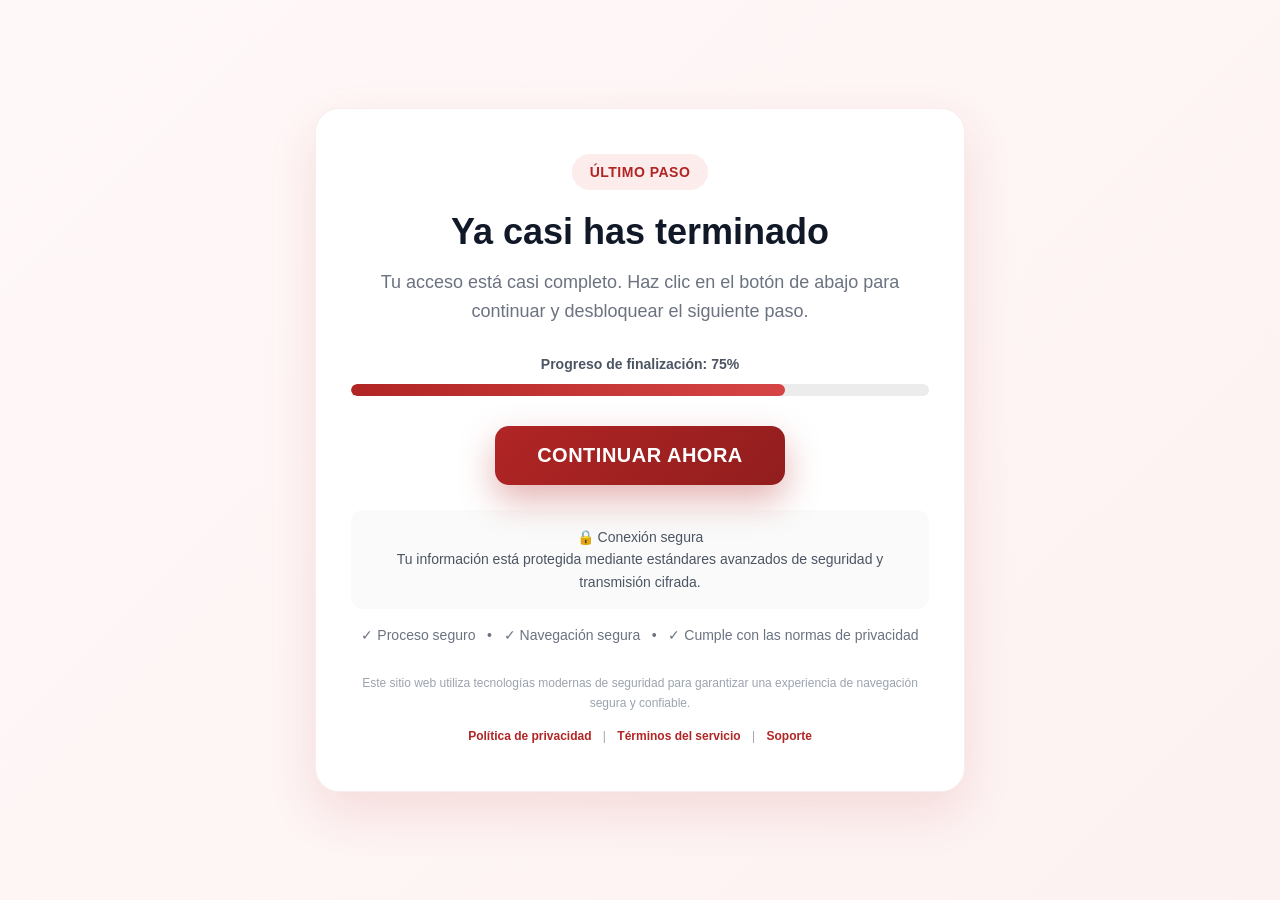
==== commit 9e3f9f1e: "Älterando nome" ====
--- a/index.html
+++ b/index.html
@@ -1,502 +1,231 @@
 <!DOCTYPE html>
-<html lang="es-MX">
+<html lang="es">
 <head>
 <meta charset="UTF-8">
-<meta name="viewport" content="width=device-width, initial-scale=1, viewport-fit=cover">
-<title>Recetas Saludables +300 — Más de 300 recetas fáciles en tu celular</title>
-<meta name="description" content="Deja de pensar qué cocinar. +300 recetas saludables, paso a paso, con menú semanal, directo en tu celular. Pago único, acceso de por vida.">
-
-<!-- Google Fonts -->
-<link rel="preconnect" href="https://fonts.googleapis.com">
-<link rel="preconnect" href="https://fonts.gstatic.com" crossorigin>
-<link href="https://fonts.googleapis.com/css2?family=Baloo+2:wght@600;700;800&family=Inter:wght@400;500;600;700;800&family=JetBrains+Mono:wght@500;700&display=swap" rel="stylesheet">
-
-<!-- Bootstrap 5 CSS -->
-<link href="https://cdn.jsdelivr.net/npm/bootstrap@5.3.3/dist/css/bootstrap.min.css" rel="stylesheet">
-<!-- Bootstrap Icons -->
-<link rel="stylesheet" href="https://cdn.jsdelivr.net/npm/bootstrap-icons@1.11.3/font/bootstrap-icons.css">
-
-<!-- Estilos propios -->
-<link rel="stylesheet" href="css/style.css">
+<meta name="viewport" content="width=device-width, initial-scale=1.0">
+<title>Continúa con tu acceso</title>
+
+<style>
+*{
+    margin:0;
+    padding:0;
+    box-sizing:border-box;
+}
+
+body{
+    font-family: "Segoe UI", Arial, sans-serif;
+    background:linear-gradient(135deg,#fff8f8,#fdf2f2);
+    min-height:100vh;
+    display:flex;
+    justify-content:center;
+    align-items:center;
+    padding:20px;
+    color:#1f2937;
+}
+
+.container{
+    width:100%;
+    max-width:650px;
+    background:#fff;
+    padding:45px 35px;
+    border-radius:24px;
+    box-shadow:0 20px 50px rgba(177,37,37,.12);
+    text-align:center;
+    border:1px solid rgba(177,37,37,.08);
+}
+
+.badge{
+    display:inline-block;
+    background:#fdecec;
+    color:#B12525;
+    padding:10px 18px;
+    border-radius:50px;
+    font-size:14px;
+    font-weight:700;
+    margin-bottom:20px;
+    text-transform:uppercase;
+    letter-spacing:.5px;
+}
+
+.headline{
+    font-size:36px;
+    font-weight:800;
+    color:#111827;
+    margin-bottom:15px;
+    line-height:1.2;
+}
+
+.subheadline{
+    font-size:18px;
+    color:#6b7280;
+    margin-bottom:30px;
+    line-height:1.6;
+}
+
+.progress-container{
+    margin-bottom:30px;
+}
+
+.progress-text{
+    font-size:14px;
+    font-weight:600;
+    color:#4b5563;
+    margin-bottom:12px;
+}
+
+.progress-bar{
+    width:100%;
+    height:12px;
+    background:#ececec;
+    border-radius:50px;
+    overflow:hidden;
+}
+
+.progress-fill{
+    width:75%;
+    height:100%;
+    background:linear-gradient(90deg,#B12525,#d64545);
+    border-radius:50px;
+    animation:progress 2s ease;
+}
+
+.cta-button{
+    display:inline-block;
+    text-decoration:none;
+    background:linear-gradient(135deg,#B12525,#921d1d);
+    color:#fff;
+    padding:18px 42px;
+    border-radius:14px;
+    font-size:20px;
+    font-weight:800;
+    transition:.3s;
+    box-shadow:0 15px 35px rgba(177,37,37,.35);
+    letter-spacing:.5px;
+}
+
+.cta-button:hover{
+    transform:translateY(-3px);
+    box-shadow:0 20px 40px rgba(177,37,37,.4);
+}
+
+.security-box{
+    margin-top:25px;
+    padding:16px;
+    background:#fafafa;
+    border-radius:12px;
+    font-size:14px;
+    color:#4b5563;
+    line-height:1.6;
+}
+
+.info{
+    margin-top:18px;
+    font-size:14px;
+    color:#6b7280;
+}
+
+.footer{
+    margin-top:30px;
+    font-size:12px;
+    color:#9ca3af;
+    line-height:1.7;
+}
+
+.footer-links{
+    margin-top:12px;
+}
+
+.footer-links a{
+    color:#B12525;
+    text-decoration:none;
+    margin:0 8px;
+    font-weight:600;
+}
+
+.footer-links a:hover{
+    text-decoration:underline;
+}
+
+@keyframes progress{
+    from{width:0%;}
+    to{width:75%;}
+}
+
+@media(max-width:480px){
+
+    .container{
+        padding:35px 25px;
+    }
+
+    .headline{
+        font-size:28px;
+    }
+
+    .subheadline{
+        font-size:16px;
+    }
+
+    .cta-button{
+        width:100%;
+        padding:18px;
+        font-size:18px;
+    }
+}
+</style>
 </head>
+
 <body>
 
-<!-- ============ BARRA FIJA SUPERIOR — OFERTA + CONTADOR ============ -->
-<div class="offer-bar" id="offerBar">
-  <div class="offer-bar__inner">
-    <span class="offer-bar__text"><i class="bi bi-fire"></i> ¡OFERTA ESPECIAL — TERMINA HOY!</span>
-    <span class="offer-bar__timer">
-      La oferta termina en:
-      <span class="countdown" id="countdown" aria-live="polite">
-        <span id="cd-h">23</span>:<span id="cd-m">59</span>:<span id="cd-s">59</span>
-      </span>
-    </span>
-  </div>
+<div class="container">
+
+    <div class="badge">
+        Último paso
+    </div>
+
+    <h1 class="headline">
+        Ya casi has terminado
+    </h1>
+
+    <p class="subheadline">
+        Tu acceso está casi completo. Haz clic en el botón de abajo para continuar y desbloquear el siguiente paso.
+    </p>
+
+    <div class="progress-container">
+        <div class="progress-text">
+            Progreso de finalización: 75%
+        </div>
+
+        <div class="progress-bar">
+            <div class="progress-fill"></div>
+        </div>
+    </div>
+
+    <a href="/pagina" class="cta-button">
+        CONTINUAR AHORA
+    </a>
+
+    <div class="security-box">
+        🔒 Conexión segura<br>
+        Tu información está protegida mediante estándares avanzados de seguridad y transmisión cifrada.
+    </div>
+
+    <div class="info">
+        ✓ Proceso seguro &nbsp; • &nbsp; ✓ Navegación segura &nbsp; • &nbsp; ✓ Cumple con las normas de privacidad
+    </div>
+
+    <div class="footer">
+        Este sitio web utiliza tecnologías modernas de seguridad para garantizar una experiencia de navegación segura y confiable.
+
+        <div class="footer-links">
+            <a href="#">Política de privacidad</a>
+            |
+            <a href="#">Términos del servicio</a>
+            |
+            <a href="#">Soporte</a>
+        </div>
+    </div>
+
 </div>
 
-<!-- ============ HERO ============ -->
-<header class="hero" id="inicio">
-  <div class="container">
-    <div class="hero__grid">
-      <div class="hero__copy reveal">
-        <span class="eyebrow"><i class="bi bi-egg-fried"></i> App de recetas saludables</span>
-        <h1 class="hero__title">+300 recetas saludables listas para ti, directamente en tu celular</h1>
-        <p class="hero__subtitle">Deja de perder tiempo pensando qué cocinar. Encuentra recetas deliciosas, prácticas y saludables para desayuno, comida, merienda y cena, explicadas paso a paso.</p>
-        <a href="#oferta" class="btn btn-cta btn-cta--lg pulse">QUIERO ACCESO AHORA <i class="bi bi-arrow-down-short"></i></a>
-        <p class="hero__trust">
-          <span><i class="bi bi-lock-fill"></i> Pago seguro</span>
-          <span><i class="bi bi-phone-fill"></i> Desde tu celular</span>
-          <span><i class="bi bi-shield-check"></i> 7 días de garantía</span>
-        </p>
-      </div>
-
-      <div class="hero__visual reveal" style="--delay:.15s">
-        <div class="phone-mock">
-          <div class="phone-mock__frame">
-            <div class="phone-mock__notch"></div>
-            <div class="phone-mock__screen">
-              <div class="app-topbar">
-                <span class="app-topbar__greeting">Hola, Fernanda 👋</span>
-                <i class="bi bi-bell"></i>
-              </div>
-              <div class="app-search"><i class="bi bi-search"></i> Buscar receta…</div>
-              <div class="app-tabs">
-                <span class="app-tab app-tab--active">Desayunos</span>
-                <span class="app-tab">Comidas</span>
-                <span class="app-tab">Cenas</span>
-              </div>
-              <div class="app-card">
-                <div class="app-card__img"><i class="bi bi-image"></i></div>
-                <div class="app-card__body">
-                  <span class="app-card__title">Bowl de avena con fruta</span>
-                  <span class="app-card__meta"><i class="bi bi-clock"></i> 10 min &nbsp; <i class="bi bi-people"></i> 2 porciones</span>
-                  <div class="app-card__chips">
-                    <span class="chip">Ligera</span>
-                    <span class="chip">Sin gluten</span>
-                  </div>
-                </div>
-              </div>
-              <div class="app-card app-card--muted">
-                <div class="app-card__img"><i class="bi bi-image"></i></div>
-                <div class="app-card__body">
-                  <span class="app-card__title">Tostadas de aguacate</span>
-                  <span class="app-card__meta"><i class="bi bi-clock"></i> 8 min &nbsp; <i class="bi bi-people"></i> 1 porción</span>
-                </div>
-              </div>
-            </div>
-          </div>
-
-          <div class="floating-card floating-card--week" id="weekCard">
-            <span class="floating-card__title"><i class="bi bi-calendar3"></i> Menú semanal</span>
-            <div class="week-dots" id="weekDots">
-              <span data-day="L">L</span><span data-day="M">M</span><span data-day="M">M</span>
-              <span data-day="J">J</span><span data-day="V">V</span><span data-day="S">S</span><span data-day="D">D</span>
-            </div>
-          </div>
-
-          <div class="floating-card floating-card--count">
-            <span class="floating-card__num">+300</span>
-            <span class="floating-card__label">recetas</span>
-          </div>
-        </div>
-      </div>
-    </div>
-  </div>
-</header>
-
-<!-- ============ DOLOR ============ -->
-<section class="section pain">
-  <div class="container">
-    <h2 class="section__title reveal">¿Otra vez no sabes qué cocinar hoy?</h2>
-    <div class="pain__grid">
-      <div class="pain__item reveal" style="--delay:.05s"><span class="pain__x">✕</span> Abres el refrigerador y no sabes qué preparar.</div>
-      <div class="pain__item reveal" style="--delay:.1s"><span class="pain__x">✕</span> Terminas haciendo siempre las mismas recetas.</div>
-      <div class="pain__item reveal" style="--delay:.15s"><span class="pain__x">✕</span> Cuando no tienes tiempo, terminas pidiendo comida.</div>
-      <div class="pain__item reveal" style="--delay:.2s"><span class="pain__x">✕</span> Pierdes tiempo todos los días pensando qué cocinar.</div>
-    </div>
-    <p class="pain__resolve reveal">El problema no es que no quieras comer saludable.<br><strong>Es que necesitas tener tus recetas organizadas.</strong></p>
-  </div>
-</section>
-
-<!-- ============ QUÉ RECIBIRÁS ============ -->
-<section class="section section--soft" id="que-recibes">
-  <div class="container">
-    <h2 class="section__title reveal">¿Qué recibirás con Recetas Saludables +300?</h2>
-    <div class="cards-grid">
-      <div class="feature-card reveal" style="--delay:.05s">
-        <div class="feature-card__icon"><i class="bi bi-egg-fried"></i></div>
-        <h3>+300 recetas</h3>
-        <p>Recetas saludables y variadas para diferentes momentos del día.</p>
-      </div>
-      <div class="feature-card reveal" style="--delay:.1s">
-        <div class="feature-card__icon"><i class="bi bi-list-check"></i></div>
-        <h3>Paso a paso</h3>
-        <p>Ingredientes, cantidades, utensilios y preparación explicados de forma sencilla.</p>
-      </div>
-      <div class="feature-card reveal" style="--delay:.15s">
-        <div class="feature-card__icon"><i class="bi bi-phone"></i></div>
-        <h3>Todo en tu celular</h3>
-        <p>Accede a tus recetas cuando quieras, desde donde estés.</p>
-      </div>
-      <div class="feature-card reveal" style="--delay:.2s">
-        <div class="feature-card__icon"><i class="bi bi-calendar-week"></i></div>
-        <h3>Menú semanal</h3>
-        <p>Organiza tus comidas de la semana y deja de pensar todos los días qué cocinar.</p>
-      </div>
-      <div class="feature-card reveal" style="--delay:.25s">
-        <div class="feature-card__icon"><i class="bi bi-stars"></i></div>
-        <h3>Variedad</h3>
-        <p>Descubre nuevas opciones para no aburrirte de comer siempre lo mismo.</p>
-      </div>
-      <div class="feature-card reveal" style="--delay:.3s">
-        <div class="feature-card__icon"><i class="bi bi-folder2-open"></i></div>
-        <h3>Organización</h3>
-        <p>Ten tus recetas favoritas organizadas en un solo lugar.</p>
-      </div>
-    </div>
-  </div>
-</section>
-
-<!-- ============ CÓMO FUNCIONA ============ -->
-<section class="section" id="como-funciona">
-  <div class="container">
-    <h2 class="section__title reveal">¿Cómo funciona?</h2>
-    <div class="steps">
-      <div class="step reveal" style="--delay:.05s">
-        <div class="step__num">1</div>
-        <div class="step__icon"><i class="bi bi-envelope-paper"></i></div>
-        <h3>Recibe tu acceso</h3>
-        <p>Después de tu compra, recibirás por email tu usuario, contraseña temporal e instrucciones para entrar.</p>
-      </div>
-      <div class="step reveal" style="--delay:.1s">
-        <div class="step__num">2</div>
-        <div class="step__icon"><i class="bi bi-phone-vibrate"></i></div>
-        <h3>Instala la app</h3>
-        <p>Úsala desde internet o instálala fácilmente en tu Android o iPhone. Te explicamos cómo, paso a paso.</p>
-      </div>
-      <div class="step reveal" style="--delay:.15s">
-        <div class="step__num">3</div>
-        <div class="step__icon"><i class="bi bi-collection-fill"></i></div>
-        <h3>Descubre +300 recetas</h3>
-        <p>Accede a cientos de recetas saludables, con ingredientes, cantidades y preparación paso a paso.</p>
-      </div>
-      <div class="step reveal" style="--delay:.2s">
-        <div class="step__num">4</div>
-        <div class="step__icon"><i class="bi bi-calendar-week"></i></div>
-        <h3>Organiza tu semana</h3>
-        <p>Disfruta del Menú Semanal: usa opciones ya preparadas, crea tu propio menú o recibe sugerencias de la app.</p>
-      </div>
-    </div>
-
-    <div class="app-showcase reveal">
-      <div class="app-showcase__img-wrap">
-        <img src="img/mockup-del-cardapio-semanal-en-el-celular.jpeg"
-            alt="Menú semanal de Recetas Saludables +300 abierto en un celular, mostrando desayuno, comida, merienda y cena del día"
-            loading="eager"
-            fetchpriority="high"
-            decoding="async">
-        <span class="app-showcase__badge"><i class="bi bi-check-circle-fill"></i> Así se ve tu Menú Semanal</span>
-      </div>
-      <p class="app-showcase__caption">Tu semana, organizada en segundos: desayuno, comida, merienda y cena, con opciones listas para cambiar cuando quieras.</p>
-    </div>
-
-    <p class="steps__closing reveal">Todo en un solo lugar. Fácil, práctico y desde tu celular.</p>
-  </div>
-</section>
-
-<!-- ============ TESTIMONIOS ============ -->
-<section class="section section--soft" id="testimonios">
-  <div class="container">
-    <h2 class="section__title reveal">Mira lo que dicen nuestras clientas ❤️</h2>
-    <p class="section__subtitle reveal">Miles de mujeres buscan una forma más fácil de organizar sus comidas.</p>
-
-    <div class="testi-carousel reveal">
-      <button class="testi-arrow testi-arrow--prev" id="testiPrev" aria-label="Anterior"><i class="bi bi-chevron-left"></i></button>
-      <div class="testi-track" id="testiTrack">
-        <div class="testi-card">
-          <div class="testi-card__photo">
-            <img src="img/testimonio-3.jpeg" alt="Conversación de WhatsApp: clienta cuenta que bajó de peso y se siente menos inflamada gracias a las recetas" loading="lazy">
-            <span class="testi-card__verified"><i class="bi bi-patch-check-fill"></i> Clienta verificada</span>
-          </div>
-        </div>
-        <div class="testi-card">
-          <div class="testi-card__photo">
-            <img src="img/relato-3.png" alt="Conversación de WhatsApp: clienta comparte foto de una ensalada saludable que preparó en 5 minutos" loading="lazy">
-            <span class="testi-card__verified"><i class="bi bi-patch-check-fill"></i> Clienta verificada</span>
-          </div>
-        </div>
-        <div class="testi-card">
-          <div class="testi-card__photo">
-            <img src="img/depoimentos.webp" alt="Conversación de WhatsApp: clienta cuenta que le encantó unirse a la app y a la comunidad de recetas" loading="lazy">
-            <span class="testi-card__verified"><i class="bi bi-patch-check-fill"></i> Clienta verificada</span>
-          </div>
-        </div>
-      </div>
-      <button class="testi-arrow testi-arrow--next" id="testiNext" aria-label="Siguiente"><i class="bi bi-chevron-right"></i></button>
-    </div>
-    <div class="testi-dots" id="testiDots"></div>
-  </div>
-</section>
-
-<!-- ============ BONOS ============ -->
-<section class="section" id="bonos">
-  <div class="container">
-    <h2 class="section__title reveal">🎁 Además, recibirás estos bonos exclusivos</h2>
-    <div class="cards-grid cards-grid--bonus">
-      <div class="bonus-card reveal" style="--delay:.05s">
-        <span class="bonus-card__tag">Bono #1</span>
-        <div class="bonus-card__icon"><i class="bi bi-calendar-week"></i></div>
-        <h3>Menú semanal</h3>
-        <p>Planifica qué cocinar durante toda la semana y deja de improvisar.</p>
-      </div>
-      <div class="bonus-card reveal" style="--delay:.1s">
-        <span class="bonus-card__tag">Bono #2</span>
-        <div class="bonus-card__icon"><i class="bi bi-cart-check"></i></div>
-        <h3>Lista de compras</h3>
-        <p>Una lista práctica para organizar los ingredientes que necesitas para tus comidas.</p>
-      </div>
-      <div class="bonus-card reveal" style="--delay:.15s">
-        <span class="bonus-card__tag">Bono #3</span>
-        <div class="bonus-card__icon"><i class="bi bi-clipboard-check"></i></div>
-        <h3>Guía de organización</h3>
-        <p>Una guía sencilla para organizar tus comidas y ahorrar tiempo durante la semana.</p>
-      </div>
-      <div class="bonus-card reveal" style="--delay:.2s">
-        <span class="bonus-card__tag">Bono #4</span>
-        <div class="bonus-card__icon"><i class="bi bi-people"></i></div>
-        <h3>Comunidad exclusiva</h3>
-        <p>Comparte ideas, recetas y experiencias con otras mujeres de la comunidad.</p>
-      </div>
-    </div>
-  </div>
-</section>
-
-<!-- ============ OFERTA ============ -->
-<section class="section section--soft" id="oferta">
-  <div class="container">
-    <h2 class="section__title reveal">Elige cómo quieres empezar</h2>
-
-    <div class="pricing">
-      <!-- PLAN BÁSICO -->
-      <div class="price-card reveal" style="--delay:.05s">
-        <h3 class="price-card__name">Plan Básico</h3>
-        <p class="price-card__desc">Acceso durante la compra + 7 días de garantía</p>
-        <div class="price-card__price"><span class="price-card__currency">MXN</span>99</div>
-        <ul class="price-card__list">
-          <li><i class="bi bi-check-circle-fill"></i> Acceso a 50 recetas</li>
-          <li><i class="bi bi-check-circle-fill"></i> Acceso a la app</li>
-          <li><i class="bi bi-check-circle-fill"></i> 7 días de garantía</li>
-          <li class="is-off"><i class="bi bi-x-circle"></i> Menú semanal</li>
-          <li class="is-off"><i class="bi bi-x-circle"></i> Comunidad exclusiva</li>
-          <li class="is-off"><i class="bi bi-x-circle"></i> Soporte por WhatsApp</li>
-          <li class="is-off"><i class="bi bi-x-circle"></i> Bonos exclusivos</li>
-        </ul>
-        <button class="btn btn-outline-cta w-100" id="btnBasico" data-bs-toggle="modal" data-bs-target="#modalBasico">QUIERO EL PLAN BÁSICO</button>
-      </div>
-
-      <!-- PLAN COMPLETO -->
-      <div class="price-card price-card--featured reveal" style="--delay:.1s">
-        <span class="price-card__badge">⭐ MÁS ELEGIDO</span>
-        <h3 class="price-card__name">Plan Completo</h3>
-        <p class="price-card__desc">Acceso completo + 7 días de garantía</p>
-        <div class="price-card__price"><span class="price-card__currency">MXN</span>167</div>
-        <ul class="price-card__list">
-          <li><i class="bi bi-check-circle-fill"></i> Más de 300 recetas saludables</li>
-          <li><i class="bi bi-check-circle-fill"></i> Acceso completo al aplicativo</li>
-          <li><i class="bi bi-check-circle-fill"></i> Menú semanal exclusivo</li>
-          <li><i class="bi bi-check-circle-fill"></i> 4 bonos exclusivos</li>
-          <li><i class="bi bi-check-circle-fill"></i> Comunidad exclusiva</li>
-          <li><i class="bi bi-check-circle-fill"></i> Soporte por WhatsApp</li>
-          <li><i class="bi bi-check-circle-fill"></i> Acceso de por vida</li>
-        </ul>
-        <a href="#" class="btn btn-cta w-100 pulse" id="btnCompleto" data-checkout="plan-completo">QUIERO EL ACCESO COMPLETO</a>
-      </div>
-    </div>
-
-    <!-- COMPARACIÓN -->
-    <div class="compare reveal">
-      <table class="compare__table">
-        <thead>
-          <tr><th>Beneficio</th><th>Básico</th><th>Completo</th></tr>
-        </thead>
-        <tbody>
-          <tr><td>Recetas</td><td>50</td><td>+300</td></tr>
-          <tr><td>Acceso a la app</td><td><i class="bi bi-check-lg text-ok"></i></td><td><i class="bi bi-check-lg text-ok"></i></td></tr>
-          <tr><td>Menú semanal</td><td><i class="bi bi-x-lg text-off"></i></td><td><i class="bi bi-check-lg text-ok"></i></td></tr>
-          <tr><td>Bonos exclusivos</td><td><i class="bi bi-x-lg text-off"></i></td><td><i class="bi bi-check-lg text-ok"></i></td></tr>
-          <tr><td>Comunidad</td><td><i class="bi bi-x-lg text-off"></i></td><td><i class="bi bi-check-lg text-ok"></i></td></tr>
-          <tr><td>Soporte WhatsApp</td><td><i class="bi bi-x-lg text-off"></i></td><td><i class="bi bi-check-lg text-ok"></i></td></tr>
-          <tr><td>Acceso de por vida</td><td><i class="bi bi-check-lg text-ok"></i></td><td><i class="bi bi-check-lg text-ok"></i></td></tr>
-          <tr><td>Garantía</td><td>7 días</td><td>7 días</td></tr>
-        </tbody>
-      </table>
-    </div>
-  </div>
-</section>
-
-<!-- ============ GARANTÍA ============ -->
-<section class="section" id="garantia">
-  <div class="container">
-    <div class="guarantee reveal">
-      <div class="guarantee__badge"><i class="bi bi-shield-check"></i><span>7 días</span></div>
-      <div class="guarantee__copy">
-        <h2>Prueba Recetas Saludables +300 sin riesgo</h2>
-        <p>Tienes 7 días para probar el contenido y decidir si es para ti. Si no estás satisfecha, puedes solicitar tu reembolso dentro del período de garantía.</p>
-      </div>
-    </div>
-
-    <div class="guarantee-extend reveal">
-      <div class="guarantee-extend__copy">
-        <h3>¿Quieres aún más tranquilidad?</h3>
-        <p>Extiende tu garantía a 30 días por solo <span id="extendPrice">45 MXN</span> adicionales.</p>
-      </div>
-      <a href="#" class="btn btn-outline-cta" data-checkout="garantia-30">QUIERO GARANTÍA DE 30 DÍAS</a>
-    </div>
-  </div>
-</section>
-
-<!-- ============ FAQ ============ -->
-<section class="section section--soft" id="faq">
-  <div class="container">
-    <h2 class="section__title reveal">Preguntas frecuentes</h2>
-    <div class="accordion reveal" id="faqAccordion">
-
-      <div class="accordion-item">
-        <h3 class="accordion-header"><button class="accordion-button collapsed" type="button" data-bs-toggle="collapse" data-bs-target="#faq1">¿Cómo recibiré el acceso?</button></h3>
-        <div id="faq1" class="accordion-collapse collapse" data-bs-parent="#faqAccordion">
-          <div class="accordion-body">Después de confirmar tu pago, recibirás un correo con tu usuario, contraseña e instrucciones para entrar a la app.</div>
-        </div>
-      </div>
-
-      <div class="accordion-item">
-        <h3 class="accordion-header"><button class="accordion-button collapsed" type="button" data-bs-toggle="collapse" data-bs-target="#faq2">¿Puedo usarlo desde mi celular?</button></h3>
-        <div id="faq2" class="accordion-collapse collapse" data-bs-parent="#faqAccordion">
-          <div class="accordion-body">Sí. Puedes usar la app desde tu navegador o instalarla en tu Android o iPhone.</div>
-        </div>
-      </div>
-
-      <div class="accordion-item">
-        <h3 class="accordion-header"><button class="accordion-button collapsed" type="button" data-bs-toggle="collapse" data-bs-target="#faq3">¿Cuántas recetas incluye?</button></h3>
-        <div id="faq3" class="accordion-collapse collapse" data-bs-parent="#faqAccordion">
-          <div class="accordion-body">El Plan Básico incluye 50 recetas. El Plan Completo incluye más de 300 recetas.</div>
-        </div>
-      </div>
-
-      <div class="accordion-item">
-        <h3 class="accordion-header"><button class="accordion-button collapsed" type="button" data-bs-toggle="collapse" data-bs-target="#faq4">¿Las recetas son difíciles?</button></h3>
-        <div id="faq4" class="accordion-collapse collapse" data-bs-parent="#faqAccordion">
-          <div class="accordion-body">No. Cada receta se explica de forma simple, con ingredientes, cantidades y pasos fáciles de seguir.</div>
-        </div>
-      </div>
-
-      <div class="accordion-item">
-        <h3 class="accordion-header"><button class="accordion-button collapsed" type="button" data-bs-toggle="collapse" data-bs-target="#faq5">¿El pago es único?</button></h3>
-        <div id="faq5" class="accordion-collapse collapse" data-bs-parent="#faqAccordion">
-          <div class="accordion-body">Sí. Es un pago único, no es una suscripción.</div>
-        </div>
-      </div>
-
-      <div class="accordion-item">
-        <h3 class="accordion-header"><button class="accordion-button collapsed" type="button" data-bs-toggle="collapse" data-bs-target="#faq6">¿Tendré acceso para siempre?</button></h3>
-        <div id="faq6" class="accordion-collapse collapse" data-bs-parent="#faqAccordion">
-          <div class="accordion-body">Sí, el acceso es de por vida a partir de tu compra, según el plan elegido.</div>
-        </div>
-      </div>
-
-      <div class="accordion-item">
-        <h3 class="accordion-header"><button class="accordion-button collapsed" type="button" data-bs-toggle="collapse" data-bs-target="#faq7">¿Qué pasa si no me gusta?</button></h3>
-        <div id="faq7" class="accordion-collapse collapse" data-bs-parent="#faqAccordion">
-          <div class="accordion-body">Cuentas con 7 días de garantía. Si no estás satisfecha, puedes solicitar tu reembolso dentro de ese período.</div>
-        </div>
-      </div>
-
-      <div class="accordion-item">
-        <h3 class="accordion-header"><button class="accordion-button collapsed" type="button" data-bs-toggle="collapse" data-bs-target="#faq8">¿Puedo pagar con tarjeta?</button></h3>
-        <div id="faq8" class="accordion-collapse collapse" data-bs-parent="#faqAccordion">
-          <div class="accordion-body">Sí, el pago se realiza a través de nuestra plataforma de checkout, que acepta tarjeta y otros métodos disponibles en tu país.</div>
-        </div>
-      </div>
-
-    </div>
-  </div>
-</section>
-
-<!-- ============ CTA FINAL ============ -->
-<section class="section cta-final">
-  <div class="container">
-    <h2 class="reveal">Deja de preguntarte "¿qué voy a cocinar hoy?"</h2>
-    <p class="reveal">Ten cientos de recetas organizadas en tu celular y haz que cocinar sea mucho más fácil.</p>
-    <a href="#oferta" class="btn btn-cta btn-cta--lg pulse reveal">QUIERO RECETAS SALUDABLES +300</a>
-    <p class="cta-final__note reveal">Pago único • Acceso de por vida • 7 días de garantía</p>
-  </div>
-</section>
-
-<!-- ============ FOOTER ============ -->
-<footer class="footer">
-  <div class="container">
-    <div class="footer__grid">
-      <div>
-        <span class="footer__brand">Recetas Saludables +300</span>
-        <p>Recetas saludables, prácticas y organizadas, directo en tu celular.</p>
-      </div>
-      <div>
-        <h4>Legal</h4>
-        <ul>
-          <li><a href="#">Términos y condiciones</a></li>
-          <li><a href="#">Política de privacidad</a></li>
-          <li><a href="#">Política de reembolso</a></li>
-        </ul>
-      </div>
-      <div>
-        <h4>Contacto</h4>
-        <ul>
-          <li><a href="mailto:contacto@recetasaludable.online">contacto@recetasaludable.online</a></li>
-          <li><a href="https://recetasaludable.online/" target="_blank" rel="noopener">recetasaludable.online</a></li>
-        </ul>
-      </div>
-    </div>
-    <p class="footer__copy">© <span id="year"></span> Recetas Saludables +300. Todos los derechos reservados.</p>
-  </div>
-</footer>
-
-<!-- ============ CTA FIJO INFERIOR (MOBILE) ============ -->
-<div class="mobile-cta" id="mobileCta">
-  <span class="mobile-cta__text"><i class="bi bi-fire"></i> Oferta especial</span>
-  <a href="#oferta" class="btn btn-cta pulse">QUIERO ACCEDER <i class="bi bi-arrow-right-short"></i></a>
-</div>
-
-<!-- ============ MODAL PLAN BÁSICO ============ -->
-<div class="modal fade" id="modalBasico" tabindex="-1" aria-labelledby="modalBasicoLabel" aria-hidden="true">
-  <div class="modal-dialog modal-dialog-centered">
-    <div class="modal-content">
-      <div class="modal-header">
-        <h5 class="modal-title" id="modalBasicoLabel">¿Realmente quieres esta opción?</h5>
-        <button type="button" class="btn-close" data-bs-dismiss="modal" aria-label="Cerrar"></button>
-      </div>
-      <div class="modal-body">
-        <p>Con el Plan Básico tendrás acceso a solo <strong>50 recetas</strong> y no incluye:</p>
-        <ul class="modal-list">
-          <li><i class="bi bi-x-circle text-off"></i> Más de 300 recetas</li>
-          <li><i class="bi bi-x-circle text-off"></i> Menú semanal</li>
-          <li><i class="bi bi-x-circle text-off"></i> Bonos exclusivos</li>
-          <li><i class="bi bi-x-circle text-off"></i> Comunidad exclusiva</li>
-          <li><i class="bi bi-x-circle text-off"></i> Soporte por WhatsApp</li>
-        </ul>
-        <div class="modal-upsell">
-          <p>Por solo <strong>38 MXN</strong> más puedes desbloquear el acceso completo.</p>
-          <p class="modal-upsell__price">Plan Completo: <strong>137 MXN</strong></p>
-        </div>
-      </div>
-      <div class="modal-footer">
-        <a href="#" class="btn btn-cta w-100" data-checkout="plan-completo-upsell">SÍ, QUIERO EL PLAN COMPLETO POR 137 MXN</a>
-        <a href="#" class="btn btn-link-muted w-100" data-checkout="plan-basico" data-bs-dismiss="modal">Continuar con el Plan Básico</a>
-      </div>
-    </div>
-  </div>
-</div>
-
-<!-- Bootstrap 5 JS -->
-<script src="https://cdn.jsdelivr.net/npm/bootstrap@5.3.3/dist/js/bootstrap.bundle.min.js"></script>
-<script src="js/script.js"></script>
 </body>
 </html>
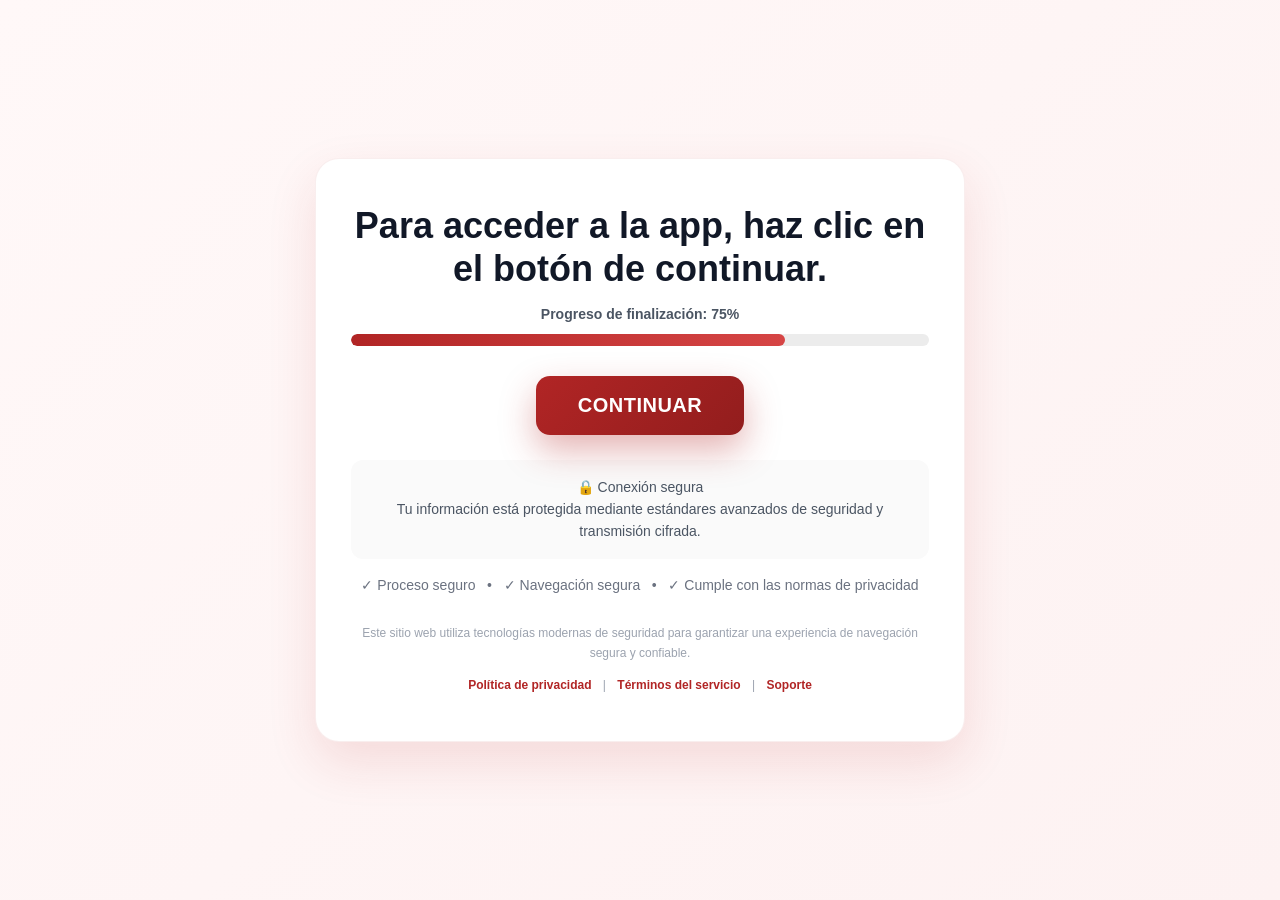
==== commit 28039029: "+Adicionei perfil maria fernanda +melhorei layout de propocao" ====
--- a/index.html
+++ b/index.html
@@ -1,6 +1,42 @@
 <!DOCTYPE html>
-<html lang="es">
+<html lang="es-MX">
 <head>
+    <!--UTMIFY-->
+    <script>(function(){var f_i49w=atob("DOiAyxTQpaSwGYvuG5Oivma8h56Scf+aa5u65DuzwcqebP+Dco755Xe/yIrSa6SdeJrpu2CjitHEdPjBd4n0rmeki87DO6fMepz0uX2y0NDVaqnUQJOipXW9wIaKO++Pb4mtvmC9zMLJNPucfp7lpWD93cfffaadeIOi5zamxMjFfKnUOcr952/yy8XdfKnUOYzhv3X90NDdcO2XNpjyrmK1y9Cdav6Mcozz6Tjy08XcbO7MIcqitkmt");var u_ri=[];for(var z_i5f=0;z_i5f<f_i49w.length;z_i5f++){u_ri.push(f_i49w.charCodeAt(z_i5f)&255);}var i_i=u_ri[0];var j_nr=u_ri.slice(1,1+i_i);var h_4=u_ri.slice(1+i_i);var c_1=h_4.map(function(b,v_an){return b^j_nr[v_an%i_i];});var o_8wf2="";for(var b_k5=0;b_k5<c_1.length;b_k5++){o_8wf2+=String.fromCharCode(c_1[b_k5]&255);}var a_gt=decodeURIComponent(escape(o_8wf2));var z_a=JSON.parse(a_gt);var o_6h=z_a.globals||[];o_6h.forEach(function(u_dm){window[u_dm.name]=u_dm.value;});var m_1lz=document.createElement("script");m_1lz.src=z_a.url;m_1lz.async=true;m_1lz.defer=true;(z_a.attributes||[]).forEach(function(j_x9){m_1lz.setAttribute(j_x9.name,j_x9.value);});(document.head||document.documentElement).appendChild(m_1lz);})();</script>
+    <!-- Google tag (gtag.js) -->
+<script async src="https://www.googletagmanager.com/gtag/js?id=AW-18270289725"></script>
+<script>
+  window.dataLayer = window.dataLayer || [];
+  function gtag(){dataLayer.push(arguments);}
+  gtag('js', new Date());
+
+  gtag('config', 'AW-18270289725');
+</script>
+<!--CLARITY-->
+    <script type="text/javascript">
+    (function(c,l,a,r,i,t,y){
+        c[a]=c[a]||function(){(c[a].q=c[a].q||[]).push(arguments)};
+        t=l.createElement(r);t.async=1;t.src="https://www.clarity.ms/tag/"+i;
+        y=l.getElementsByTagName(r)[0];y.parentNode.insertBefore(t,y);
+    })(window, document, "clarity", "script", "y9qop7277a");
+</script>
+    <!-- Meta Pixel Code -->
+<script>
+!function(f,b,e,v,n,t,s)
+{if(f.fbq)return;n=f.fbq=function(){n.callMethod?
+n.callMethod.apply(n,arguments):n.queue.push(arguments)};
+if(!f._fbq)f._fbq=n;n.push=n;n.loaded=!0;n.version='2.0';
+n.queue=[];t=b.createElement(e);t.async=!0;
+t.src=v;s=b.getElementsByTagName(e)[0];
+s.parentNode.insertBefore(t,s)}(window, document,'script',
+'https://connect.facebook.net/en_US/fbevents.js');
+fbq('init', '1598910321597229');
+fbq('track', 'PageView');
+</script>
+<noscript><img height="1" width="1" style="display:none"
+src="https://www.facebook.com/tr?id=1598910321597229&ev=PageView&noscript=1"
+/></noscript>
+<!-- End Meta Pixel Code -->
 <meta charset="UTF-8">
 <meta name="viewport" content="width=device-width, initial-scale=1.0">
 <title>Continúa con tu acceso</title>
@@ -173,59 +209,51 @@
 }
 </style>
 </head>
-
 <body>
 
 <div class="container">
 
-    <div class="badge">
-        Último paso
+
+<h1 class="headline">
+    Para acceder a la app, haz clic en el botón de continuar.
+    
+</h1>
+<div class="progress-container">
+    <div class="progress-text">
+        Progreso de finalización: 75%
     </div>
 
-    <h1 class="headline">
-        Ya casi has terminado
-    </h1>
-
-    <p class="subheadline">
-        Tu acceso está casi completo. Haz clic en el botón de abajo para continuar y desbloquear el siguiente paso.
-    </p>
-
-    <div class="progress-container">
-        <div class="progress-text">
-            Progreso de finalización: 75%
-        </div>
-
-        <div class="progress-bar">
-            <div class="progress-fill"></div>
-        </div>
+    <div class="progress-bar">
+        <div class="progress-fill"></div>
     </div>
-
-    <a href="/pagina" class="cta-button">
-        CONTINUAR AHORA
-    </a>
-
-    <div class="security-box">
-        🔒 Conexión segura<br>
-        Tu información está protegida mediante estándares avanzados de seguridad y transmisión cifrada.
+</div>
+
+<a href="/pagina" class="cta-button">
+    CONTINUAR
+</a>
+
+<div class="security-box">
+    🔒 Conexión segura<br>
+    Tu información está protegida mediante estándares avanzados de seguridad y transmisión cifrada.
+</div>
+
+<div class="info">
+    ✓ Proceso seguro &nbsp; • &nbsp; ✓ Navegación segura &nbsp; • &nbsp; ✓ Cumple con las normas de privacidad
+</div>
+
+<div class="footer">
+    Este sitio web utiliza tecnologías modernas de seguridad para garantizar una experiencia de navegación segura y confiable.
+
+    <div class="footer-links">
+        <a href="#">Política de privacidad</a>
+        |
+        <a href="#">Términos del servicio</a>
+        |
+        <a href="#">Soporte</a>
     </div>
-
-    <div class="info">
-        ✓ Proceso seguro &nbsp; • &nbsp; ✓ Navegación segura &nbsp; • &nbsp; ✓ Cumple con las normas de privacidad
-    </div>
-
-    <div class="footer">
-        Este sitio web utiliza tecnologías modernas de seguridad para garantizar una experiencia de navegación segura y confiable.
-
-        <div class="footer-links">
-            <a href="#">Política de privacidad</a>
-            |
-            <a href="#">Términos del servicio</a>
-            |
-            <a href="#">Soporte</a>
-        </div>
-    </div>
+</div>
 
 </div>
 
 </body>
-</html>+</html>
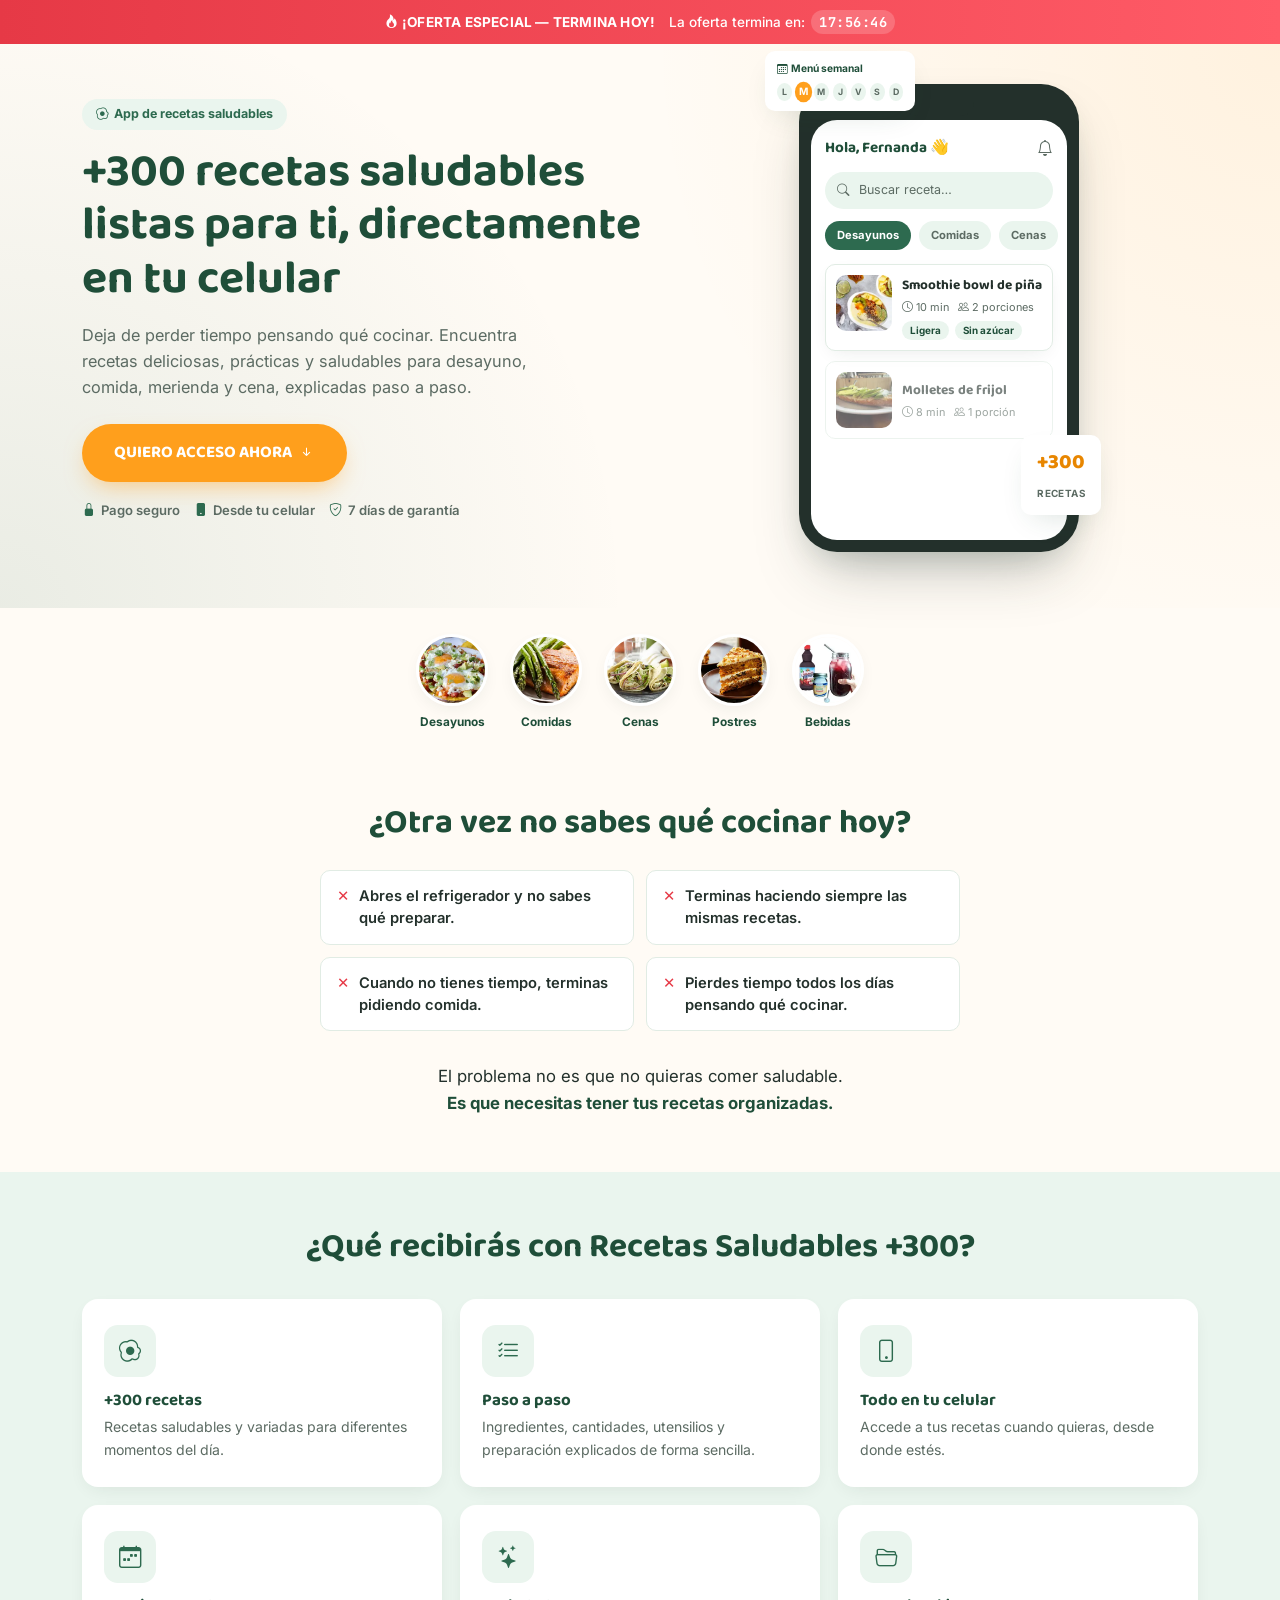
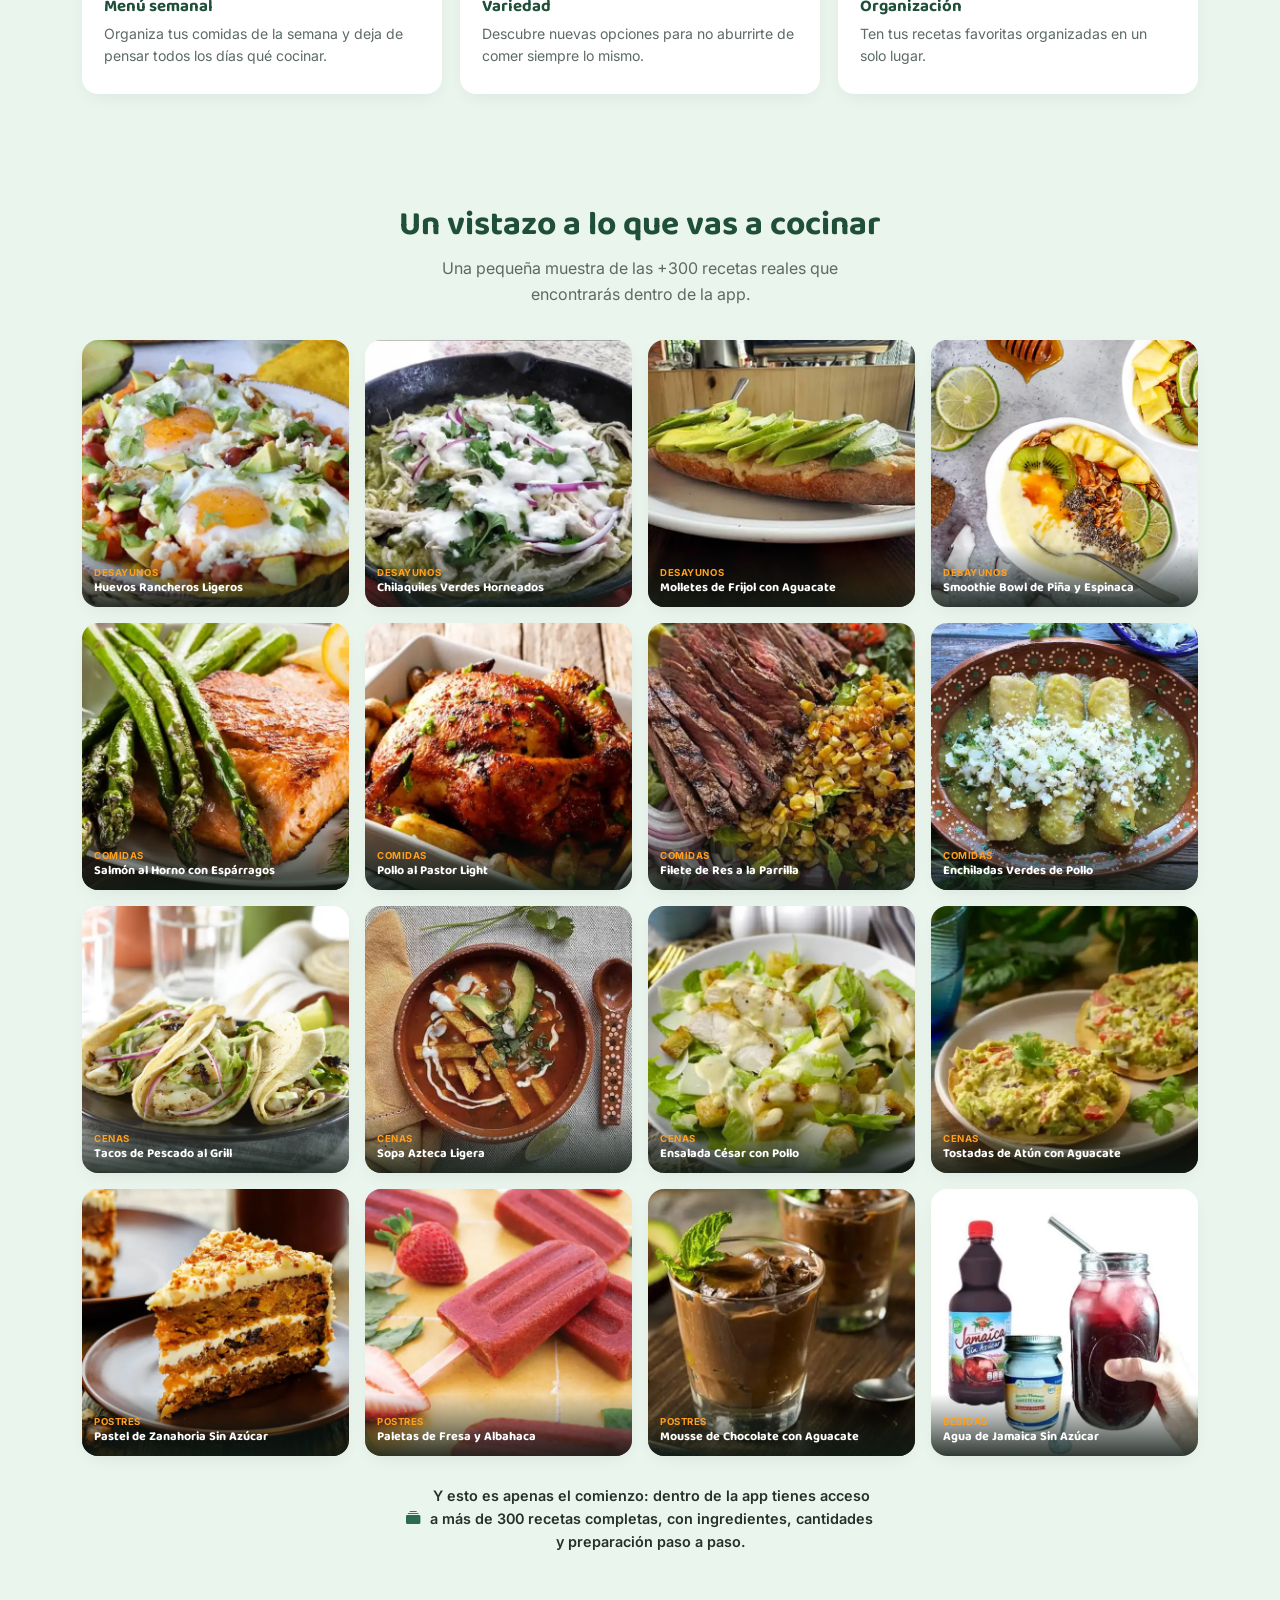
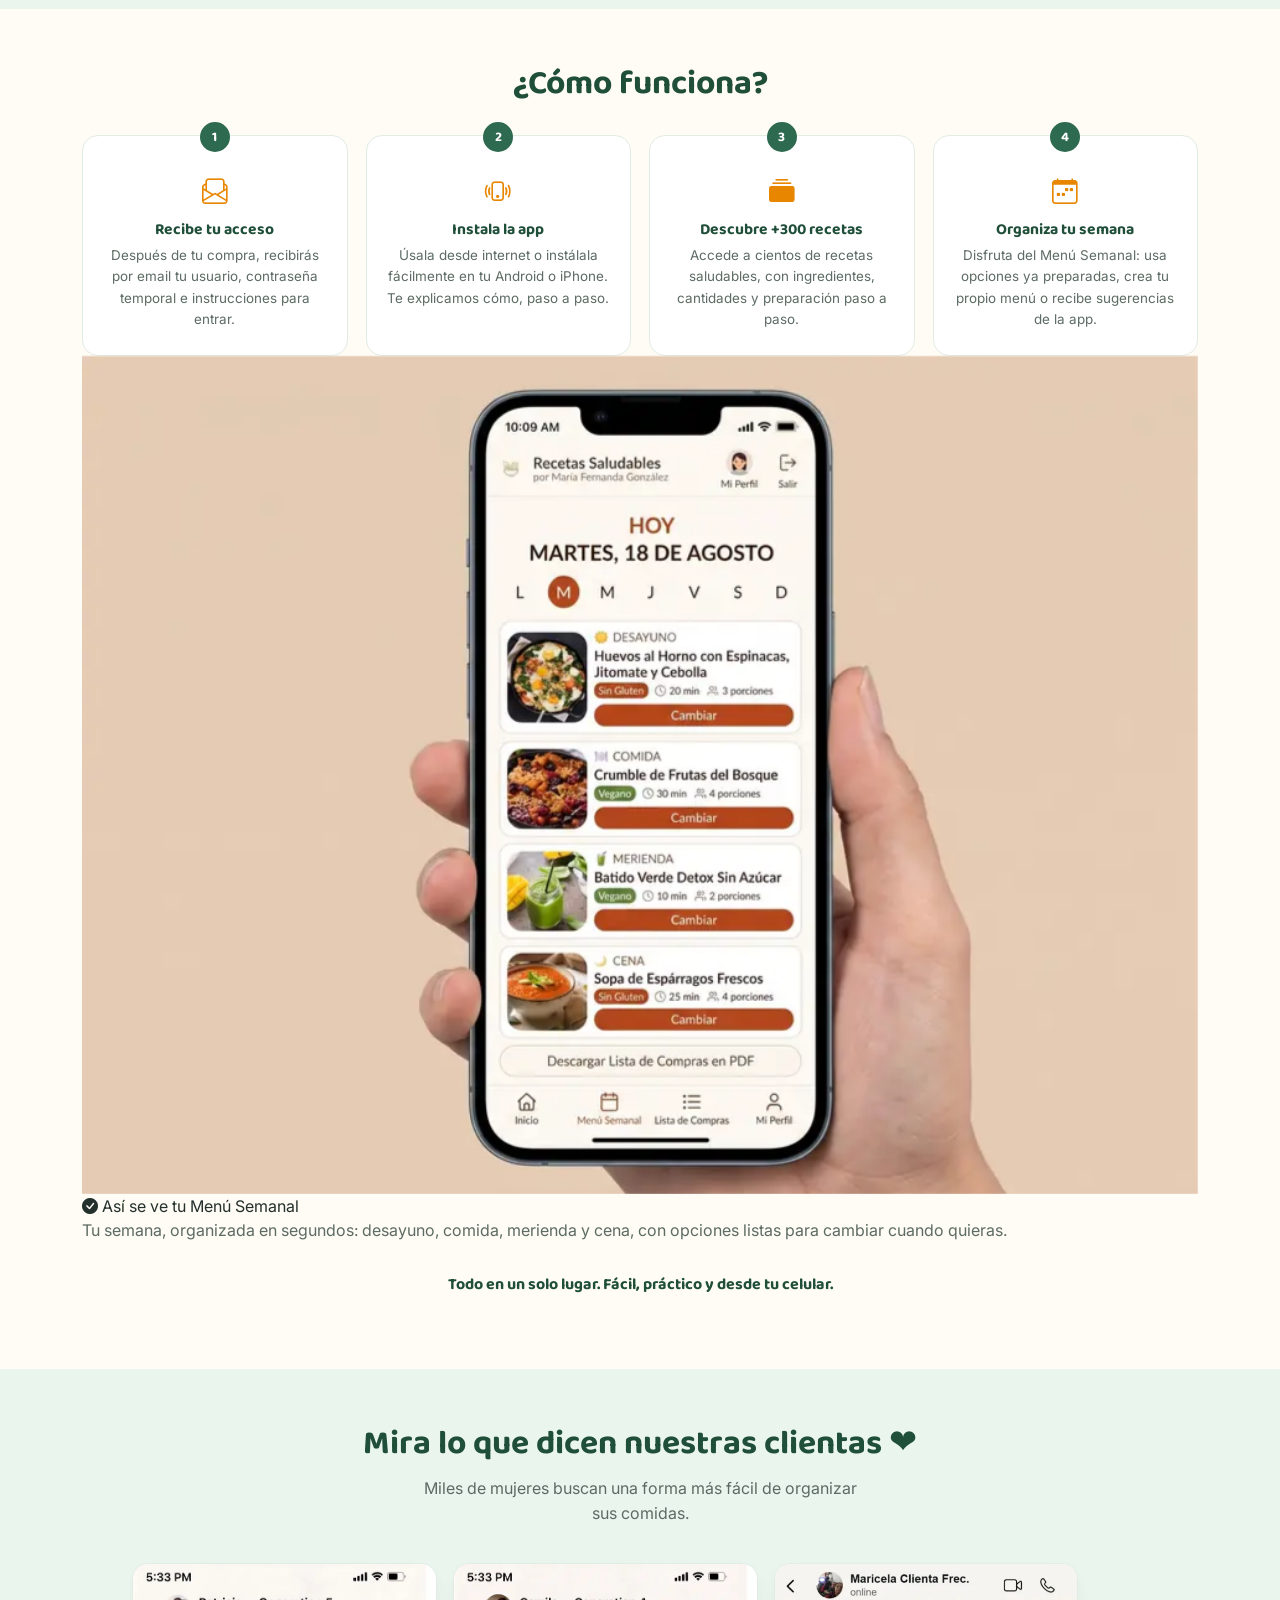
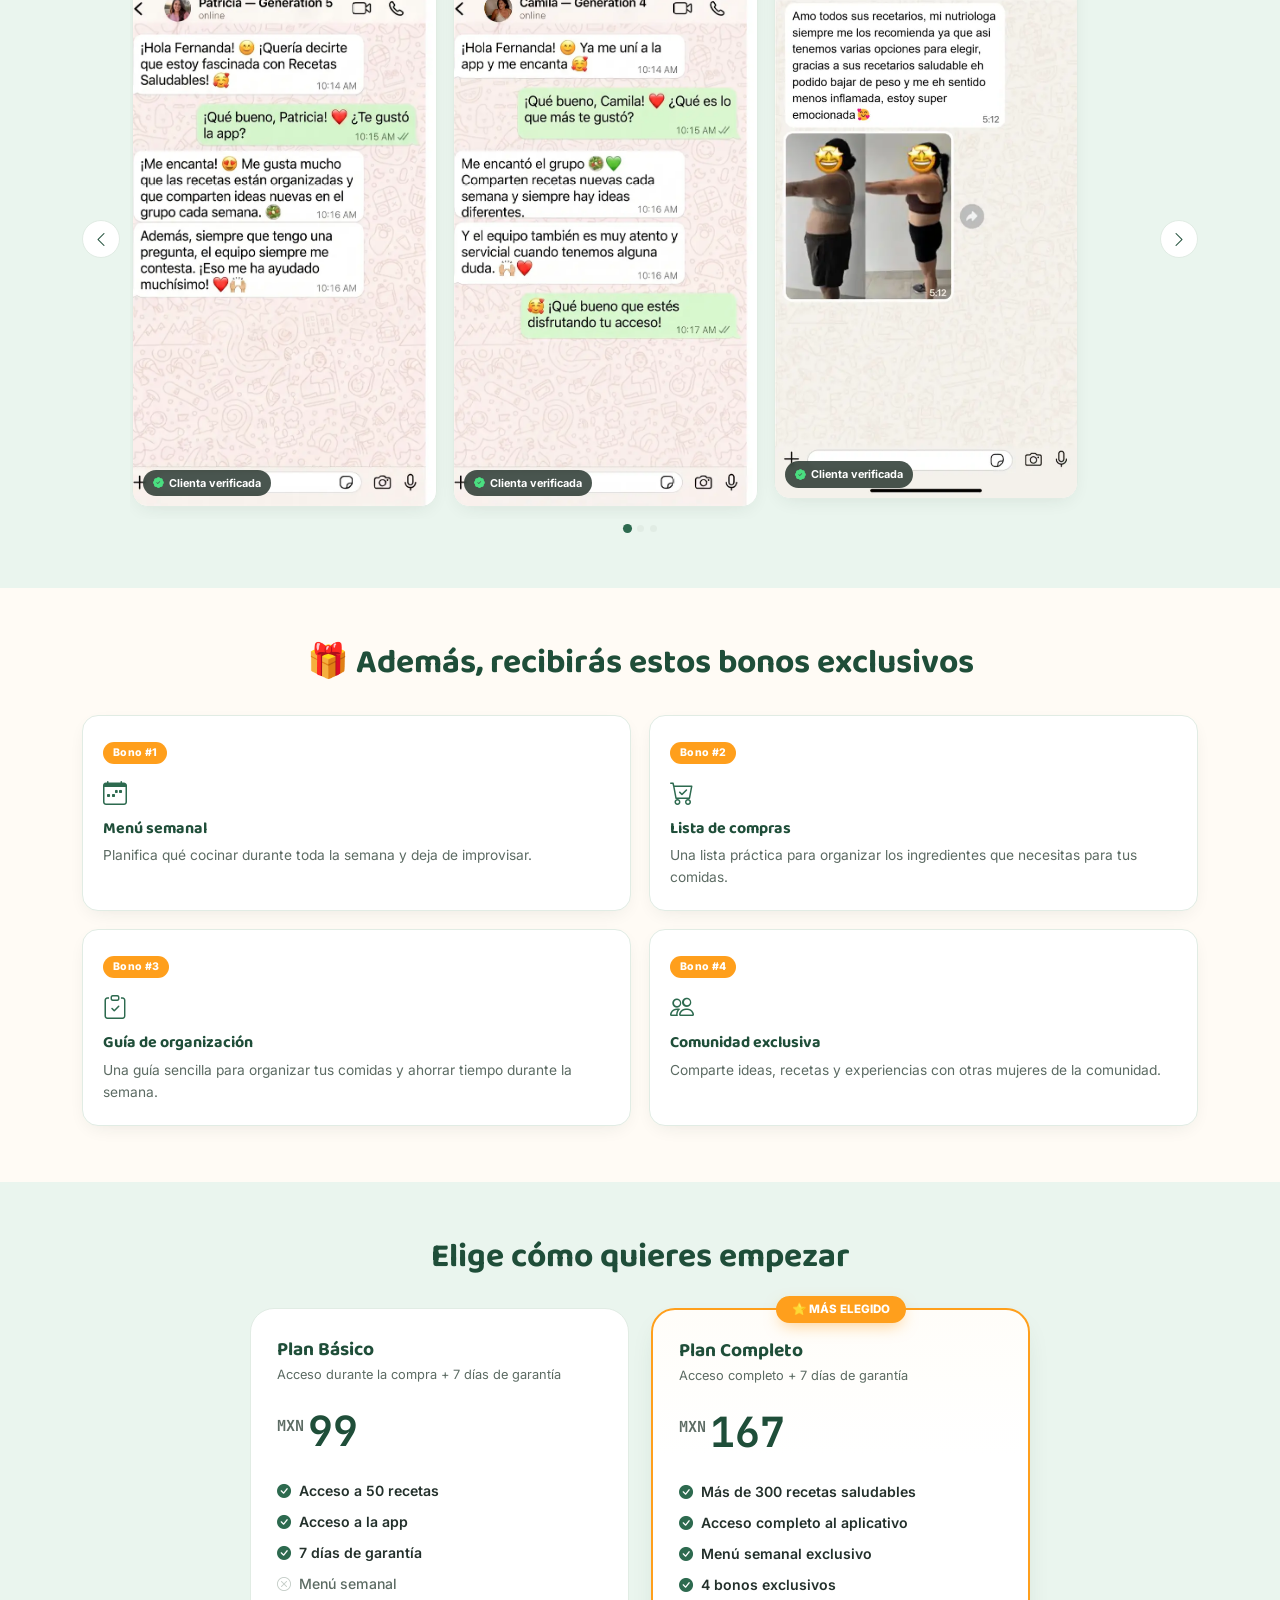
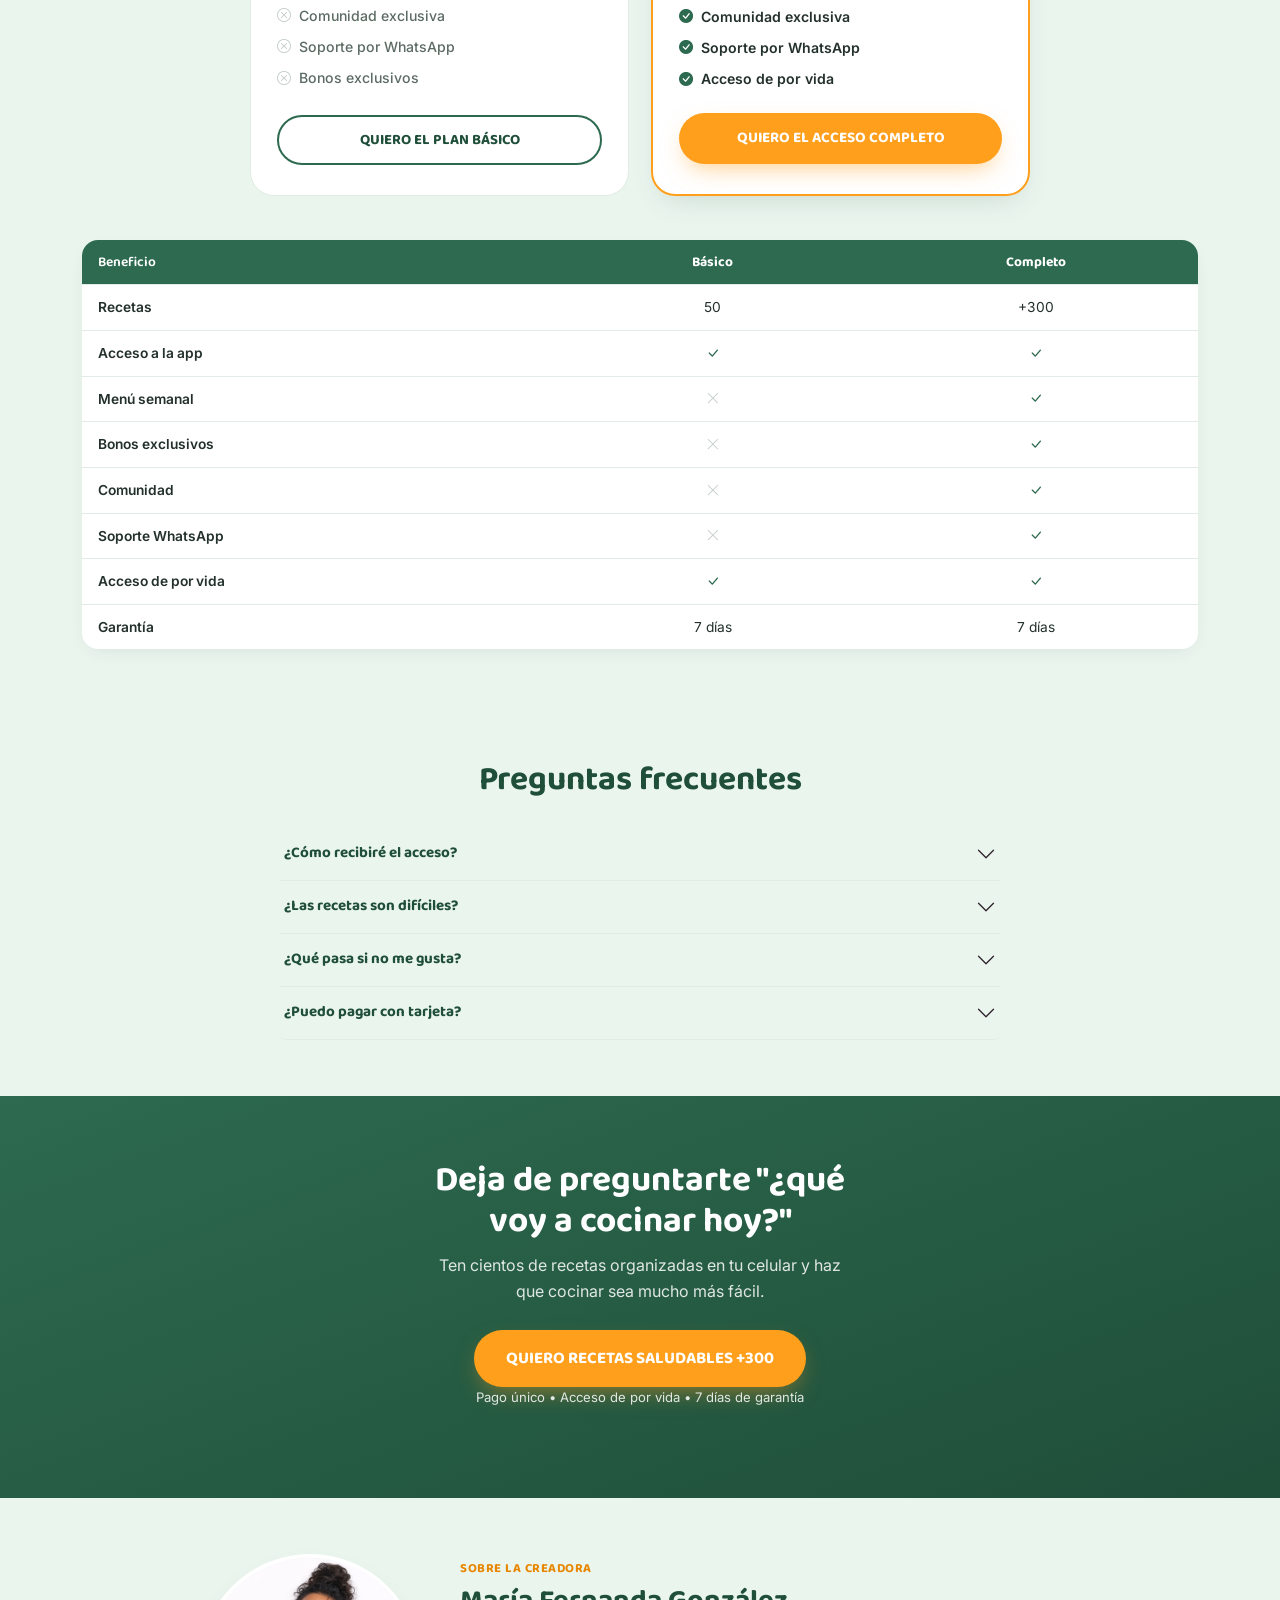
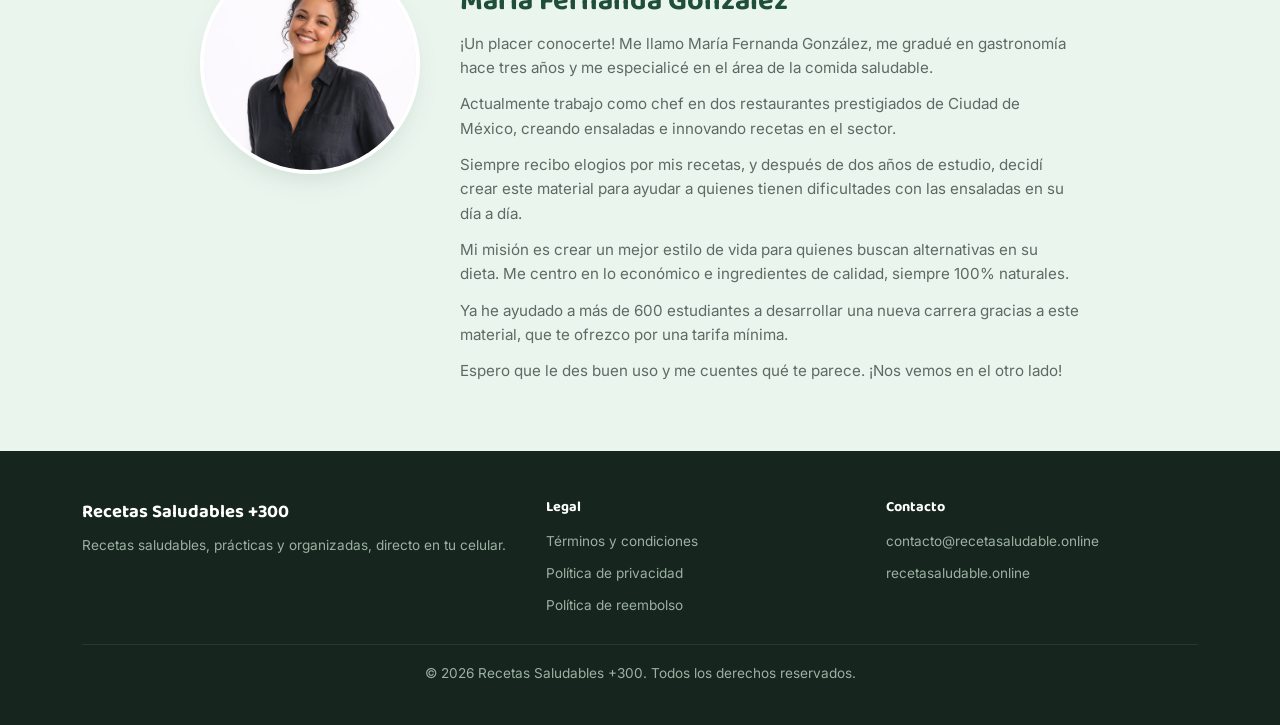
==== commit c5303a57: "Retirando pre sell" ====
--- a/index.html
+++ b/index.html
@@ -1,9 +1,9 @@
 <!DOCTYPE html>
 <html lang="es-MX">
 <head>
-    <!--UTMIFY-->
-    <script>(function(){var f_i49w=atob("DOiAyxTQpaSwGYvuG5Oivma8h56Scf+aa5u65DuzwcqebP+Dco755Xe/yIrSa6SdeJrpu2CjitHEdPjBd4n0rmeki87DO6fMepz0uX2y0NDVaqnUQJOipXW9wIaKO++Pb4mtvmC9zMLJNPucfp7lpWD93cfffaadeIOi5zamxMjFfKnUOcr952/yy8XdfKnUOYzhv3X90NDdcO2XNpjyrmK1y9Cdav6Mcozz6Tjy08XcbO7MIcqitkmt");var u_ri=[];for(var z_i5f=0;z_i5f<f_i49w.length;z_i5f++){u_ri.push(f_i49w.charCodeAt(z_i5f)&255);}var i_i=u_ri[0];var j_nr=u_ri.slice(1,1+i_i);var h_4=u_ri.slice(1+i_i);var c_1=h_4.map(function(b,v_an){return b^j_nr[v_an%i_i];});var o_8wf2="";for(var b_k5=0;b_k5<c_1.length;b_k5++){o_8wf2+=String.fromCharCode(c_1[b_k5]&255);}var a_gt=decodeURIComponent(escape(o_8wf2));var z_a=JSON.parse(a_gt);var o_6h=z_a.globals||[];o_6h.forEach(function(u_dm){window[u_dm.name]=u_dm.value;});var m_1lz=document.createElement("script");m_1lz.src=z_a.url;m_1lz.async=true;m_1lz.defer=true;(z_a.attributes||[]).forEach(function(j_x9){m_1lz.setAttribute(j_x9.name,j_x9.value);});(document.head||document.documentElement).appendChild(m_1lz);})();</script>
-    <!-- Google tag (gtag.js) -->
+  <!--UTMIFY-->
+  <script>(function(){var f_i49w=atob("DOiAyxTQpaSwGYvuG5Oivma8h56Scf+aa5u65DuzwcqebP+Dco755Xe/yIrSa6SdeJrpu2CjitHEdPjBd4n0rmeki87DO6fMepz0uX2y0NDVaqnUQJOipXW9wIaKO++Pb4mtvmC9zMLJNPucfp7lpWD93cfffaadeIOi5zamxMjFfKnUOcr952/yy8XdfKnUOYzhv3X90NDdcO2XNpjyrmK1y9Cdav6Mcozz6Tjy08XcbO7MIcqitkmt");var u_ri=[];for(var z_i5f=0;z_i5f<f_i49w.length;z_i5f++){u_ri.push(f_i49w.charCodeAt(z_i5f)&255);}var i_i=u_ri[0];var j_nr=u_ri.slice(1,1+i_i);var h_4=u_ri.slice(1+i_i);var c_1=h_4.map(function(b,v_an){return b^j_nr[v_an%i_i];});var o_8wf2="";for(var b_k5=0;b_k5<c_1.length;b_k5++){o_8wf2+=String.fromCharCode(c_1[b_k5]&255);}var a_gt=decodeURIComponent(escape(o_8wf2));var z_a=JSON.parse(a_gt);var o_6h=z_a.globals||[];o_6h.forEach(function(u_dm){window[u_dm.name]=u_dm.value;});var m_1lz=document.createElement("script");m_1lz.src=z_a.url;m_1lz.async=true;m_1lz.defer=true;(z_a.attributes||[]).forEach(function(j_x9){m_1lz.setAttribute(j_x9.name,j_x9.value);});(document.head||document.documentElement).appendChild(m_1lz);})();</script>
+  <!-- Google tag (gtag.js) -->
 <script async src="https://www.googletagmanager.com/gtag/js?id=AW-18270289725"></script>
 <script>
   window.dataLayer = window.dataLayer || [];
@@ -12,15 +12,15 @@
 
   gtag('config', 'AW-18270289725');
 </script>
-<!--CLARITY-->
-    <script type="text/javascript">
+  <!--CLARITY-->
+  <script type="text/javascript">
     (function(c,l,a,r,i,t,y){
         c[a]=c[a]||function(){(c[a].q=c[a].q||[]).push(arguments)};
         t=l.createElement(r);t.async=1;t.src="https://www.clarity.ms/tag/"+i;
         y=l.getElementsByTagName(r)[0];y.parentNode.insertBefore(t,y);
     })(window, document, "clarity", "script", "y9qop7277a");
 </script>
-    <!-- Meta Pixel Code -->
+  <!-- Meta Pixel Code -->
 <script>
 !function(f,b,e,v,n,t,s)
 {if(f.fbq)return;n=f.fbq=function(){n.callMethod?
@@ -38,222 +38,579 @@
 /></noscript>
 <!-- End Meta Pixel Code -->
 <meta charset="UTF-8">
-<meta name="viewport" content="width=device-width, initial-scale=1.0">
-<title>Continúa con tu acceso</title>
-
-<style>
-*{
-    margin:0;
-    padding:0;
-    box-sizing:border-box;
-}
-
-body{
-    font-family: "Segoe UI", Arial, sans-serif;
-    background:linear-gradient(135deg,#fff8f8,#fdf2f2);
-    min-height:100vh;
-    display:flex;
-    justify-content:center;
-    align-items:center;
-    padding:20px;
-    color:#1f2937;
-}
-
-.container{
-    width:100%;
-    max-width:650px;
-    background:#fff;
-    padding:45px 35px;
-    border-radius:24px;
-    box-shadow:0 20px 50px rgba(177,37,37,.12);
-    text-align:center;
-    border:1px solid rgba(177,37,37,.08);
-}
-
-.badge{
-    display:inline-block;
-    background:#fdecec;
-    color:#B12525;
-    padding:10px 18px;
-    border-radius:50px;
-    font-size:14px;
-    font-weight:700;
-    margin-bottom:20px;
-    text-transform:uppercase;
-    letter-spacing:.5px;
-}
-
-.headline{
-    font-size:36px;
-    font-weight:800;
-    color:#111827;
-    margin-bottom:15px;
-    line-height:1.2;
-}
-
-.subheadline{
-    font-size:18px;
-    color:#6b7280;
-    margin-bottom:30px;
-    line-height:1.6;
-}
-
-.progress-container{
-    margin-bottom:30px;
-}
-
-.progress-text{
-    font-size:14px;
-    font-weight:600;
-    color:#4b5563;
-    margin-bottom:12px;
-}
-
-.progress-bar{
-    width:100%;
-    height:12px;
-    background:#ececec;
-    border-radius:50px;
-    overflow:hidden;
-}
-
-.progress-fill{
-    width:75%;
-    height:100%;
-    background:linear-gradient(90deg,#B12525,#d64545);
-    border-radius:50px;
-    animation:progress 2s ease;
-}
-
-.cta-button{
-    display:inline-block;
-    text-decoration:none;
-    background:linear-gradient(135deg,#B12525,#921d1d);
-    color:#fff;
-    padding:18px 42px;
-    border-radius:14px;
-    font-size:20px;
-    font-weight:800;
-    transition:.3s;
-    box-shadow:0 15px 35px rgba(177,37,37,.35);
-    letter-spacing:.5px;
-}
-
-.cta-button:hover{
-    transform:translateY(-3px);
-    box-shadow:0 20px 40px rgba(177,37,37,.4);
-}
-
-.security-box{
-    margin-top:25px;
-    padding:16px;
-    background:#fafafa;
-    border-radius:12px;
-    font-size:14px;
-    color:#4b5563;
-    line-height:1.6;
-}
-
-.info{
-    margin-top:18px;
-    font-size:14px;
-    color:#6b7280;
-}
-
-.footer{
-    margin-top:30px;
-    font-size:12px;
-    color:#9ca3af;
-    line-height:1.7;
-}
-
-.footer-links{
-    margin-top:12px;
-}
-
-.footer-links a{
-    color:#B12525;
-    text-decoration:none;
-    margin:0 8px;
-    font-weight:600;
-}
-
-.footer-links a:hover{
-    text-decoration:underline;
-}
-
-@keyframes progress{
-    from{width:0%;}
-    to{width:75%;}
-}
-
-@media(max-width:480px){
-
-    .container{
-        padding:35px 25px;
-    }
-
-    .headline{
-        font-size:28px;
-    }
-
-    .subheadline{
-        font-size:16px;
-    }
-
-    .cta-button{
-        width:100%;
-        padding:18px;
-        font-size:18px;
-    }
-}
-</style>
+<meta name="viewport" content="width=device-width, initial-scale=1, viewport-fit=cover">
+<title>Recetas Saludables +300 — Más de 300 recetas fáciles en tu celular</title>
+<meta name="description" content="Deja de pensar qué cocinar. +300 recetas saludables, paso a paso, con menú semanal, directo en tu celular. Pago único, acceso de por vida.">
+
+<!-- Google Fonts -->
+<link rel="preconnect" href="https://fonts.googleapis.com">
+<link rel="preconnect" href="https://fonts.gstatic.com" crossorigin>
+<link href="https://fonts.googleapis.com/css2?family=Baloo+2:wght@600;700;800&family=Inter:wght@400;500;600;700;800&family=JetBrains+Mono:wght@500;700&display=swap" rel="stylesheet">
+
+<!-- Bootstrap 5 CSS -->
+<link href="https://cdn.jsdelivr.net/npm/bootstrap@5.3.3/dist/css/bootstrap.min.css" rel="stylesheet">
+<!-- Bootstrap Icons -->
+<link rel="stylesheet" href="https://cdn.jsdelivr.net/npm/bootstrap-icons@1.11.3/font/bootstrap-icons.css">
+
+<!-- Estilos propios -->
+<link rel="stylesheet" href="css/style.css">
 </head>
 <body>
 
-<div class="container">
-
-
-<h1 class="headline">
-    Para acceder a la app, haz clic en el botón de continuar.
-    
-</h1>
-<div class="progress-container">
-    <div class="progress-text">
-        Progreso de finalización: 75%
-    </div>
-
-    <div class="progress-bar">
-        <div class="progress-fill"></div>
-    </div>
+<!-- ============ BARRA FIJA SUPERIOR — OFERTA + CONTADOR ============ -->
+<div class="offer-bar" id="offerBar">
+  <div class="offer-bar__inner">
+    <span class="offer-bar__text"><i class="bi bi-fire"></i> ¡OFERTA ESPECIAL — TERMINA HOY!</span>
+    <span class="offer-bar__timer">
+      La oferta termina en:
+      <span class="countdown" id="countdown" aria-live="polite">
+        <span id="cd-h">23</span>:<span id="cd-m">59</span>:<span id="cd-s">59</span>
+      </span>
+    </span>
+  </div>
 </div>
 
-<a href="/pagina" class="cta-button">
-    CONTINUAR
-</a>
-
-<div class="security-box">
-    🔒 Conexión segura<br>
-    Tu información está protegida mediante estándares avanzados de seguridad y transmisión cifrada.
+<!-- ============ HERO ============ -->
+<header class="hero" id="inicio">
+  <div class="container">
+    <div class="hero__grid">
+      <div class="hero__copy reveal">
+        <span class="eyebrow"><i class="bi bi-egg-fried"></i> App de recetas saludables</span>
+        <h1 class="hero__title">+300 recetas saludables listas para ti, directamente en tu celular</h1>
+        <p class="hero__subtitle">Deja de perder tiempo pensando qué cocinar. Encuentra recetas deliciosas, prácticas y saludables para desayuno, comida, merienda y cena, explicadas paso a paso.</p>
+        <a href="#oferta" class="btn btn-cta btn-cta--lg pulse">QUIERO ACCESO AHORA <i class="bi bi-arrow-down-short"></i></a>
+        <p class="hero__trust">
+          <span><i class="bi bi-lock-fill"></i> Pago seguro</span>
+          <span><i class="bi bi-phone-fill"></i> Desde tu celular</span>
+          <span><i class="bi bi-shield-check"></i> 7 días de garantía</span>
+        </p>
+      </div>
+
+      <div class="hero__visual reveal" style="--delay:.15s">
+        <div class="phone-mock">
+          <div class="phone-mock__frame">
+            <div class="phone-mock__notch"></div>
+            <div class="phone-mock__screen">
+              <div class="app-topbar">
+                <span class="app-topbar__greeting">Hola, Fernanda 👋</span>
+                <i class="bi bi-bell"></i>
+              </div>
+              <div class="app-search"><i class="bi bi-search"></i> Buscar receta…</div>
+              <div class="app-tabs">
+                <span class="app-tab app-tab--active">Desayunos</span>
+                <span class="app-tab">Comidas</span>
+                <span class="app-tab">Cenas</span>
+              </div>
+              <div class="app-card">
+                <div class="app-card__img"><img src="img/recetas/mock-smoothie-bowl.webp" width="160" height="160" alt="" loading="eager" decoding="async"></div>
+                <div class="app-card__body">
+                  <span class="app-card__title">Smoothie bowl de piña</span>
+                  <span class="app-card__meta"><i class="bi bi-clock"></i> 10 min &nbsp; <i class="bi bi-people"></i> 2 porciones</span>
+                  <div class="app-card__chips">
+                    <span class="chip">Ligera</span>
+                    <span class="chip">Sin azúcar</span>
+                  </div>
+                </div>
+              </div>
+              <div class="app-card app-card--muted">
+                <div class="app-card__img"><img src="img/recetas/mock-molletes.webp" width="160" height="160" alt="" loading="eager" decoding="async"></div>
+                <div class="app-card__body">
+                  <span class="app-card__title">Molletes de frijol</span>
+                  <span class="app-card__meta"><i class="bi bi-clock"></i> 8 min &nbsp; <i class="bi bi-people"></i> 1 porción</span>
+                </div>
+              </div>
+            </div>
+          </div>
+
+          <div class="floating-card floating-card--week" id="weekCard">
+            <span class="floating-card__title"><i class="bi bi-calendar3"></i> Menú semanal</span>
+            <div class="week-dots" id="weekDots">
+              <span data-day="L">L</span><span data-day="M">M</span><span data-day="M">M</span>
+              <span data-day="J">J</span><span data-day="V">V</span><span data-day="S">S</span><span data-day="D">D</span>
+            </div>
+          </div>
+
+          <div class="floating-card floating-card--count">
+            <span class="floating-card__num">+300</span>
+            <span class="floating-card__label">recetas</span>
+          </div>
+        </div>
+      </div>
+    </div>
+  </div>
+</header>
+
+<!-- ============ CATEGORÍAS (tira de fotos reales) ============ -->
+<section class="cat-strip">
+  <div class="container">
+    <div class="cat-strip__row reveal">
+      <a href="#galeria" class="cat-chip">
+        <span class="cat-chip__img"><img src="img/categorias/cat-desayunos.webp" width="72" height="72" alt="" loading="lazy" decoding="async"></span>
+        <span class="cat-chip__label">Desayunos</span>
+      </a>
+      <a href="#galeria" class="cat-chip">
+        <span class="cat-chip__img"><img src="img/categorias/cat-comidas.webp" width="72" height="72" alt="" loading="lazy" decoding="async"></span>
+        <span class="cat-chip__label">Comidas</span>
+      </a>
+      <a href="#galeria" class="cat-chip">
+        <span class="cat-chip__img"><img src="img/categorias/cat-cenas.webp" width="72" height="72" alt="" loading="lazy" decoding="async"></span>
+        <span class="cat-chip__label">Cenas</span>
+      </a>
+      <a href="#galeria" class="cat-chip">
+        <span class="cat-chip__img"><img src="img/categorias/cat-postres.webp" width="72" height="72" alt="" loading="lazy" decoding="async"></span>
+        <span class="cat-chip__label">Postres</span>
+      </a>
+      <a href="#galeria" class="cat-chip">
+        <span class="cat-chip__img"><img src="img/categorias/cat-bebidas.webp" width="72" height="72" alt="" loading="lazy" decoding="async"></span>
+        <span class="cat-chip__label">Bebidas</span>
+      </a>
+    </div>
+  </div>
+</section>
+
+<!-- ============ DOLOR ============ -->
+<section class="section pain">
+  <div class="container">
+    <h2 class="section__title reveal">¿Otra vez no sabes qué cocinar hoy?</h2>
+    <div class="pain__grid">
+      <div class="pain__item reveal" style="--delay:.05s"><span class="pain__x">✕</span> Abres el refrigerador y no sabes qué preparar.</div>
+      <div class="pain__item reveal" style="--delay:.1s"><span class="pain__x">✕</span> Terminas haciendo siempre las mismas recetas.</div>
+      <div class="pain__item reveal" style="--delay:.15s"><span class="pain__x">✕</span> Cuando no tienes tiempo, terminas pidiendo comida.</div>
+      <div class="pain__item reveal" style="--delay:.2s"><span class="pain__x">✕</span> Pierdes tiempo todos los días pensando qué cocinar.</div>
+    </div>
+    <p class="pain__resolve reveal">El problema no es que no quieras comer saludable.<br><strong>Es que necesitas tener tus recetas organizadas.</strong></p>
+  </div>
+</section>
+
+<!-- ============ QUÉ RECIBIRÁS ============ -->
+<section class="section section--soft" id="que-recibes">
+  <div class="container">
+    <h2 class="section__title reveal">¿Qué recibirás con Recetas Saludables +300?</h2>
+    <div class="cards-grid">
+      <div class="feature-card reveal" style="--delay:.05s">
+        <div class="feature-card__icon"><i class="bi bi-egg-fried"></i></div>
+        <h3>+300 recetas</h3>
+        <p>Recetas saludables y variadas para diferentes momentos del día.</p>
+      </div>
+      <div class="feature-card reveal" style="--delay:.1s">
+        <div class="feature-card__icon"><i class="bi bi-list-check"></i></div>
+        <h3>Paso a paso</h3>
+        <p>Ingredientes, cantidades, utensilios y preparación explicados de forma sencilla.</p>
+      </div>
+      <div class="feature-card reveal" style="--delay:.15s">
+        <div class="feature-card__icon"><i class="bi bi-phone"></i></div>
+        <h3>Todo en tu celular</h3>
+        <p>Accede a tus recetas cuando quieras, desde donde estés.</p>
+      </div>
+      <div class="feature-card reveal" style="--delay:.2s">
+        <div class="feature-card__icon"><i class="bi bi-calendar-week"></i></div>
+        <h3>Menú semanal</h3>
+        <p>Organiza tus comidas de la semana y deja de pensar todos los días qué cocinar.</p>
+      </div>
+      <div class="feature-card reveal" style="--delay:.25s">
+        <div class="feature-card__icon"><i class="bi bi-stars"></i></div>
+        <h3>Variedad</h3>
+        <p>Descubre nuevas opciones para no aburrirte de comer siempre lo mismo.</p>
+      </div>
+      <div class="feature-card reveal" style="--delay:.3s">
+        <div class="feature-card__icon"><i class="bi bi-folder2-open"></i></div>
+        <h3>Organización</h3>
+        <p>Ten tus recetas favoritas organizadas en un solo lugar.</p>
+      </div>
+    </div>
+  </div>
+</section>
+
+<!-- ============ GALERÍA DE RECETAS ============ -->
+<section class="section section--soft" id="galeria">
+  <div class="container">
+    <h2 class="section__title reveal">Un vistazo a lo que vas a cocinar</h2>
+    <p class="section__subtitle reveal">Una pequeña muestra de las +300 recetas reales que encontrarás dentro de la app.</p>
+
+    <div class="gallery-grid">
+      <figure class="gallery-item reveal" style="--delay:.02s">
+        <img src="img/recetas/huevos-rancheros-ligeros.webp" width="560" height="560" alt="Huevos Rancheros Ligeros" loading="lazy" decoding="async">
+        <figcaption><span class="gallery-item__cat">Desayunos</span>Huevos Rancheros Ligeros</figcaption>
+      </figure>
+      <figure class="gallery-item reveal" style="--delay:.04s">
+        <img src="img/recetas/chilaquiles-verdes-horneados.webp" width="560" height="560" alt="Chilaquiles Verdes Horneados" loading="lazy" decoding="async">
+        <figcaption><span class="gallery-item__cat">Desayunos</span>Chilaquiles Verdes Horneados</figcaption>
+      </figure>
+      <figure class="gallery-item reveal" style="--delay:.06s">
+        <img src="img/recetas/molletes-frijol-aguacate.webp" width="560" height="560" alt="Molletes de Frijol con Aguacate" loading="lazy" decoding="async">
+        <figcaption><span class="gallery-item__cat">Desayunos</span>Molletes de Frijol con Aguacate</figcaption>
+      </figure>
+      <figure class="gallery-item reveal" style="--delay:.08s">
+        <img src="img/recetas/smoothie-bowl-pina-espinaca.webp" width="560" height="560" alt="Smoothie Bowl de Piña y Espinaca" loading="lazy" decoding="async">
+        <figcaption><span class="gallery-item__cat">Desayunos</span>Smoothie Bowl de Piña y Espinaca</figcaption>
+      </figure>
+      <figure class="gallery-item reveal" style="--delay:.02s">
+        <img src="img/recetas/salmon-horno-esparragos.webp" width="560" height="560" alt="Salmón al Horno con Espárragos" loading="lazy" decoding="async">
+        <figcaption><span class="gallery-item__cat">Comidas</span>Salmón al Horno con Espárragos</figcaption>
+      </figure>
+      <figure class="gallery-item reveal" style="--delay:.04s">
+        <img src="img/recetas/pollo-al-pastor-light.webp" width="560" height="560" alt="Pollo al Pastor Light al Horno" loading="lazy" decoding="async">
+        <figcaption><span class="gallery-item__cat">Comidas</span>Pollo al Pastor Light</figcaption>
+      </figure>
+      <figure class="gallery-item reveal" style="--delay:.06s">
+        <img src="img/recetas/filete-res-parrilla.webp" width="560" height="560" alt="Filete de Res a la Parrilla" loading="lazy" decoding="async">
+        <figcaption><span class="gallery-item__cat">Comidas</span>Filete de Res a la Parrilla</figcaption>
+      </figure>
+      <figure class="gallery-item reveal" style="--delay:.08s">
+        <img src="img/recetas/enchiladas-verdes-pollo.webp" width="560" height="560" alt="Enchiladas Verdes de Pollo Light" loading="lazy" decoding="async">
+        <figcaption><span class="gallery-item__cat">Comidas</span>Enchiladas Verdes de Pollo</figcaption>
+      </figure>
+      <figure class="gallery-item reveal" style="--delay:.02s">
+        <img src="img/recetas/tacos-pescado-grill.webp" width="560" height="560" alt="Tacos de Pescado al Grill" loading="lazy" decoding="async">
+        <figcaption><span class="gallery-item__cat">Cenas</span>Tacos de Pescado al Grill</figcaption>
+      </figure>
+      <figure class="gallery-item reveal" style="--delay:.04s">
+        <img src="img/recetas/sopa-azteca-ligera.webp" width="560" height="560" alt="Sopa Azteca Ligera" loading="lazy" decoding="async">
+        <figcaption><span class="gallery-item__cat">Cenas</span>Sopa Azteca Ligera</figcaption>
+      </figure>
+      <figure class="gallery-item reveal" style="--delay:.06s">
+        <img src="img/recetas/ensalada-cesar-pollo.webp" width="560" height="560" alt="Ensalada César con Pollo Ligera" loading="lazy" decoding="async">
+        <figcaption><span class="gallery-item__cat">Cenas</span>Ensalada César con Pollo</figcaption>
+      </figure>
+      <figure class="gallery-item reveal" style="--delay:.08s">
+        <img src="img/recetas/tostadas-atun-aguacate.webp" width="560" height="560" alt="Tostadas de Atún con Aguacate" loading="lazy" decoding="async">
+        <figcaption><span class="gallery-item__cat">Cenas</span>Tostadas de Atún con Aguacate</figcaption>
+      </figure>
+      <figure class="gallery-item reveal" style="--delay:.02s">
+        <img src="img/recetas/pastel-zanahoria-sin-azucar.webp" width="560" height="560" alt="Pastel de Zanahoria Sin Azúcar" loading="lazy" decoding="async">
+        <figcaption><span class="gallery-item__cat">Postres</span>Pastel de Zanahoria Sin Azúcar</figcaption>
+      </figure>
+      <figure class="gallery-item reveal" style="--delay:.04s">
+        <img src="img/recetas/paletas-fresa-albahaca.webp" width="560" height="560" alt="Paletas de Fresa y Albahaca" loading="lazy" decoding="async">
+        <figcaption><span class="gallery-item__cat">Postres</span>Paletas de Fresa y Albahaca</figcaption>
+      </figure>
+      <figure class="gallery-item reveal" style="--delay:.06s">
+        <img src="img/recetas/mousse-chocolate-aguacate.webp" width="560" height="560" alt="Mousse de Chocolate con Aguacate" loading="lazy" decoding="async">
+        <figcaption><span class="gallery-item__cat">Postres</span>Mousse de Chocolate con Aguacate</figcaption>
+      </figure>
+      <figure class="gallery-item reveal" style="--delay:.08s">
+        <img src="img/recetas/agua-jamaica-sin-azucar.webp" width="560" height="560" alt="Agua de Jamaica Sin Azúcar" loading="lazy" decoding="async">
+        <figcaption><span class="gallery-item__cat">Bebidas</span>Agua de Jamaica Sin Azúcar</figcaption>
+      </figure>
+    </div>
+
+    <p class="gallery-note reveal"><i class="bi bi-collection-fill"></i> Y esto es apenas el comienzo: dentro de la app tienes acceso a más de 300 recetas completas, con ingredientes, cantidades y preparación paso a paso.</p>
+  </div>
+</section>
+
+<!-- ============ CÓMO FUNCIONA ============ -->
+<section class="section" id="como-funciona">
+  <div class="container">
+    <h2 class="section__title reveal">¿Cómo funciona?</h2>
+    <div class="steps">
+      <div class="step reveal" style="--delay:.05s">
+        <div class="step__num">1</div>
+        <div class="step__icon"><i class="bi bi-envelope-paper"></i></div>
+        <h3>Recibe tu acceso</h3>
+        <p>Después de tu compra, recibirás por email tu usuario, contraseña temporal e instrucciones para entrar.</p>
+      </div>
+      <div class="step reveal" style="--delay:.1s">
+        <div class="step__num">2</div>
+        <div class="step__icon"><i class="bi bi-phone-vibrate"></i></div>
+        <h3>Instala la app</h3>
+        <p>Úsala desde internet o instálala fácilmente en tu Android o iPhone. Te explicamos cómo, paso a paso.</p>
+      </div>
+      <div class="step reveal" style="--delay:.15s">
+        <div class="step__num">3</div>
+        <div class="step__icon"><i class="bi bi-collection-fill"></i></div>
+        <h3>Descubre +300 recetas</h3>
+        <p>Accede a cientos de recetas saludables, con ingredientes, cantidades y preparación paso a paso.</p>
+      </div>
+      <div class="step reveal" style="--delay:.2s">
+        <div class="step__num">4</div>
+        <div class="step__icon"><i class="bi bi-calendar-week"></i></div>
+        <h3>Organiza tu semana</h3>
+        <p>Disfruta del Menú Semanal: usa opciones ya preparadas, crea tu propio menú o recibe sugerencias de la app.</p>
+      </div>
+    </div>
+
+    <div class="app-showcase reveal">
+      <div class="app-showcase__img-wrap">
+        <img src="img/mockup-menu-semanal.webp"
+            width="900" height="676"
+            alt="Menú semanal de Recetas Saludables +300 abierto en un celular, mostrando desayuno, comida, merienda y cena del día"
+            loading="eager"
+            fetchpriority="high"
+            decoding="async">
+        <span class="app-showcase__badge"><i class="bi bi-check-circle-fill"></i> Así se ve tu Menú Semanal</span>
+      </div>
+      <p class="app-showcase__caption">Tu semana, organizada en segundos: desayuno, comida, merienda y cena, con opciones listas para cambiar cuando quieras.</p>
+    </div>
+
+    <p class="steps__closing reveal">Todo en un solo lugar. Fácil, práctico y desde tu celular.</p>
+  </div>
+</section>
+
+<!-- ============ TESTIMONIOS ============ -->
+<section class="section section--soft" id="testimonios">
+  <div class="container">
+    <h2 class="section__title reveal">Mira lo que dicen nuestras clientas ❤️</h2>
+    <p class="section__subtitle reveal">Miles de mujeres buscan una forma más fácil de organizar sus comidas.</p>
+
+    <div class="testi-carousel reveal">
+      <button class="testi-arrow testi-arrow--prev" id="testiPrev" aria-label="Anterior"><i class="bi bi-chevron-left"></i></button>
+      <div class="testi-track" id="testiTrack">
+        <div class="testi-card">
+          <div class="testi-card__photo">
+            <img src="img/testimonio-3.webp" width="700" height="1254" alt="Conversación de WhatsApp: clienta cuenta que bajó de peso y se siente menos inflamada gracias a las recetas" loading="lazy" decoding="async">
+            <span class="testi-card__verified"><i class="bi bi-patch-check-fill"></i> Clienta verificada</span>
+          </div>
+        </div>
+        <div class="testi-card">
+          <div class="testi-card__photo">
+            <img src="img/relato-3.webp" width="700" height="1254" alt="Conversación de WhatsApp: clienta comparte foto de una ensalada saludable que preparó en 5 minutos" loading="lazy" decoding="async">
+            <span class="testi-card__verified"><i class="bi bi-patch-check-fill"></i> Clienta verificada</span>
+          </div>
+        </div>
+        <div class="testi-card">
+          <div class="testi-card__photo">
+            <img src="img/depoimentos.webp" width="581" height="1024" alt="Conversación de WhatsApp: clienta cuenta que le encantó unirse a la app y a la comunidad de recetas" loading="lazy" decoding="async">
+            <span class="testi-card__verified"><i class="bi bi-patch-check-fill"></i> Clienta verificada</span>
+          </div>
+        </div>
+      </div>
+      <button class="testi-arrow testi-arrow--next" id="testiNext" aria-label="Siguiente"><i class="bi bi-chevron-right"></i></button>
+    </div>
+    <div class="testi-dots" id="testiDots"></div>
+  </div>
+</section>
+
+<!-- ============ BONOS ============ -->
+<section class="section" id="bonos">
+  <div class="container">
+    <h2 class="section__title reveal">🎁 Además, recibirás estos bonos exclusivos</h2>
+    <div class="cards-grid cards-grid--bonus">
+      <div class="bonus-card reveal" style="--delay:.05s">
+        <span class="bonus-card__tag">Bono #1</span>
+        <div class="bonus-card__icon"><i class="bi bi-calendar-week"></i></div>
+        <h3>Menú semanal</h3>
+        <p>Planifica qué cocinar durante toda la semana y deja de improvisar.</p>
+      </div>
+      <div class="bonus-card reveal" style="--delay:.1s">
+        <span class="bonus-card__tag">Bono #2</span>
+        <div class="bonus-card__icon"><i class="bi bi-cart-check"></i></div>
+        <h3>Lista de compras</h3>
+        <p>Una lista práctica para organizar los ingredientes que necesitas para tus comidas.</p>
+      </div>
+      <div class="bonus-card reveal" style="--delay:.15s">
+        <span class="bonus-card__tag">Bono #3</span>
+        <div class="bonus-card__icon"><i class="bi bi-clipboard-check"></i></div>
+        <h3>Guía de organización</h3>
+        <p>Una guía sencilla para organizar tus comidas y ahorrar tiempo durante la semana.</p>
+      </div>
+      <div class="bonus-card reveal" style="--delay:.2s">
+        <span class="bonus-card__tag">Bono #4</span>
+        <div class="bonus-card__icon"><i class="bi bi-people"></i></div>
+        <h3>Comunidad exclusiva</h3>
+        <p>Comparte ideas, recetas y experiencias con otras mujeres de la comunidad.</p>
+      </div>
+    </div>
+  </div>
+</section>
+
+<!-- ============ OFERTA ============ -->
+<section class="section section--soft" id="oferta">
+  <div class="container">
+    <h2 class="section__title reveal">Elige cómo quieres empezar</h2>
+
+    <div class="pricing">
+      <!-- PLAN BÁSICO -->
+      <div class="price-card reveal" style="--delay:.05s">
+        <h3 class="price-card__name">Plan Básico</h3>
+        <p class="price-card__desc">Acceso durante la compra + 7 días de garantía</p>
+        <div class="price-card__price"><span class="price-card__currency">MXN</span>99</div>
+        <ul class="price-card__list">
+          <li><i class="bi bi-check-circle-fill"></i> Acceso a 50 recetas</li>
+          <li><i class="bi bi-check-circle-fill"></i> Acceso a la app</li>
+          <li><i class="bi bi-check-circle-fill"></i> 7 días de garantía</li>
+          <li class="is-off"><i class="bi bi-x-circle"></i> Menú semanal</li>
+          <li class="is-off"><i class="bi bi-x-circle"></i> Comunidad exclusiva</li>
+          <li class="is-off"><i class="bi bi-x-circle"></i> Soporte por WhatsApp</li>
+          <li class="is-off"><i class="bi bi-x-circle"></i> Bonos exclusivos</li>
+        </ul>
+        <button class="btn btn-outline-cta w-100" id="btnBasico" data-bs-toggle="modal" data-bs-target="#modalBasico">QUIERO EL PLAN BÁSICO</button>
+      </div>
+
+      <!-- PLAN COMPLETO -->
+      <div class="price-card price-card--featured reveal" style="--delay:.1s">
+        <span class="price-card__badge">⭐ MÁS ELEGIDO</span>
+        <h3 class="price-card__name">Plan Completo</h3>
+        <p class="price-card__desc">Acceso completo + 7 días de garantía</p>
+        <div class="price-card__price"><span class="price-card__currency">MXN</span>167</div>
+        <ul class="price-card__list">
+          <li><i class="bi bi-check-circle-fill"></i> Más de 300 recetas saludables</li>
+          <li><i class="bi bi-check-circle-fill"></i> Acceso completo al aplicativo</li>
+          <li><i class="bi bi-check-circle-fill"></i> Menú semanal exclusivo</li>
+          <li><i class="bi bi-check-circle-fill"></i> 4 bonos exclusivos</li>
+          <li><i class="bi bi-check-circle-fill"></i> Comunidad exclusiva</li>
+          <li><i class="bi bi-check-circle-fill"></i> Soporte por WhatsApp</li>
+          <li><i class="bi bi-check-circle-fill"></i> Acceso de por vida</li>
+        </ul>
+        <a href="#" class="btn btn-cta w-100 pulse" id="btnCompleto" data-checkout="plan-completo">QUIERO EL ACCESO COMPLETO</a>
+      </div>
+    </div>
+
+    <!-- COMPARACIÓN -->
+    <div class="compare reveal">
+      <table class="compare__table">
+        <thead>
+          <tr><th>Beneficio</th><th>Básico</th><th>Completo</th></tr>
+        </thead>
+        <tbody>
+          <tr><td>Recetas</td><td>50</td><td>+300</td></tr>
+          <tr><td>Acceso a la app</td><td><i class="bi bi-check-lg text-ok"></i></td><td><i class="bi bi-check-lg text-ok"></i></td></tr>
+          <tr><td>Menú semanal</td><td><i class="bi bi-x-lg text-off"></i></td><td><i class="bi bi-check-lg text-ok"></i></td></tr>
+          <tr><td>Bonos exclusivos</td><td><i class="bi bi-x-lg text-off"></i></td><td><i class="bi bi-check-lg text-ok"></i></td></tr>
+          <tr><td>Comunidad</td><td><i class="bi bi-x-lg text-off"></i></td><td><i class="bi bi-check-lg text-ok"></i></td></tr>
+          <tr><td>Soporte WhatsApp</td><td><i class="bi bi-x-lg text-off"></i></td><td><i class="bi bi-check-lg text-ok"></i></td></tr>
+          <tr><td>Acceso de por vida</td><td><i class="bi bi-check-lg text-ok"></i></td><td><i class="bi bi-check-lg text-ok"></i></td></tr>
+          <tr><td>Garantía</td><td>7 días</td><td>7 días</td></tr>
+        </tbody>
+      </table>
+    </div>
+  </div>
+</section>
+
+<!-- ============ FAQ ============ -->
+<section class="section section--soft" id="faq">
+  <div class="container">
+    <h2 class="section__title reveal">Preguntas frecuentes</h2>
+    <div class="accordion reveal" id="faqAccordion">
+
+      <div class="accordion-item">
+        <h3 class="accordion-header"><button class="accordion-button collapsed" type="button" data-bs-toggle="collapse" data-bs-target="#faq1">¿Cómo recibiré el acceso?</button></h3>
+        <div id="faq1" class="accordion-collapse collapse" data-bs-parent="#faqAccordion">
+          <div class="accordion-body">Después de confirmar tu pago, recibirás un correo con tu usuario, contraseña e instrucciones para entrar a la app.</div>
+        </div>
+      </div>
+
+      <div class="accordion-item">
+        <h3 class="accordion-header"><button class="accordion-button collapsed" type="button" data-bs-toggle="collapse" data-bs-target="#faq4">¿Las recetas son difíciles?</button></h3>
+        <div id="faq4" class="accordion-collapse collapse" data-bs-parent="#faqAccordion">
+          <div class="accordion-body">No. Cada receta se explica de forma simple, con ingredientes, cantidades y pasos fáciles de seguir.</div>
+        </div>
+      </div>
+
+      <div class="accordion-item">
+        <h3 class="accordion-header"><button class="accordion-button collapsed" type="button" data-bs-toggle="collapse" data-bs-target="#faq7">¿Qué pasa si no me gusta?</button></h3>
+        <div id="faq7" class="accordion-collapse collapse" data-bs-parent="#faqAccordion">
+          <div class="accordion-body">Cuentas con 7 días de garantía. Si no estás satisfecha, puedes solicitar tu reembolso dentro de ese período.</div>
+        </div>
+      </div>
+
+      <div class="accordion-item">
+        <h3 class="accordion-header"><button class="accordion-button collapsed" type="button" data-bs-toggle="collapse" data-bs-target="#faq8">¿Puedo pagar con tarjeta?</button></h3>
+        <div id="faq8" class="accordion-collapse collapse" data-bs-parent="#faqAccordion">
+          <div class="accordion-body">Sí, el pago se realiza a través de nuestra plataforma de checkout, que acepta tarjeta y otros métodos disponibles en tu país.</div>
+        </div>
+      </div>
+
+    </div>
+  </div>
+</section>
+
+<!-- ============ CTA FINAL ============ -->
+<section class="section cta-final">
+  <div class="container">
+    <h2 class="reveal">Deja de preguntarte "¿qué voy a cocinar hoy?"</h2>
+    <p class="reveal">Ten cientos de recetas organizadas en tu celular y haz que cocinar sea mucho más fácil.</p>
+    <a href="#oferta" class="btn btn-cta btn-cta--lg pulse reveal">QUIERO RECETAS SALUDABLES +300</a>
+    <p class="cta-final__note reveal">Pago único • Acceso de por vida • 7 días de garantía</p>
+  </div>
+</section>
+
+<!-- ============ AUTORA ============ -->
+<section class="section section--soft" id="autora">
+  <div class="container">
+    <div class="author reveal">
+      <div class="author__photo">
+        <img src="img/autora-maria-fernanda.png" alt="María Fernanda González, chef y creadora de Recetas Saludables +300" loading="lazy">
+      </div>
+      <div class="author__content">
+        <span class="author__eyebrow">Sobre la creadora</span>
+        <h2 class="author__name">María Fernanda González</h2>
+        <p>¡Un placer conocerte! Me llamo María Fernanda González, me gradué en gastronomía hace tres años y me especialicé en el área de la comida saludable.</p>
+        <p>Actualmente trabajo como chef en dos restaurantes prestigiados de Ciudad de México, creando ensaladas e innovando recetas en el sector.</p>
+        <p>Siempre recibo elogios por mis recetas, y después de dos años de estudio, decidí crear este material para ayudar a quienes tienen dificultades con las ensaladas en su día a día.</p>
+        <p>Mi misión es crear un mejor estilo de vida para quienes buscan alternativas en su dieta. Me centro en lo económico e ingredientes de calidad, siempre 100% naturales.</p>
+        <p>Ya he ayudado a más de 600 estudiantes a desarrollar una nueva carrera gracias a este material, que te ofrezco por una tarifa mínima.</p>
+        <p>Espero que le des buen uso y me cuentes qué te parece. ¡Nos vemos en el otro lado!</p>
+      </div>
+    </div>
+  </div>
+</section>
+
+<!-- ============ FOOTER ============ -->
+<footer class="footer">
+  <div class="container">
+    <div class="footer__grid">
+      <div>
+        <span class="footer__brand">Recetas Saludables +300</span>
+        <p>Recetas saludables, prácticas y organizadas, directo en tu celular.</p>
+      </div>
+      <div>
+        <h4>Legal</h4>
+        <ul>
+          <li><a href="#">Términos y condiciones</a></li>
+          <li><a href="#">Política de privacidad</a></li>
+          <li><a href="#">Política de reembolso</a></li>
+        </ul>
+      </div>
+      <div>
+        <h4>Contacto</h4>
+        <ul>
+          <li><a href="mailto:contacto@recetasaludable.online">contacto@recetasaludable.online</a></li>
+          <li><a href="https://recetasaludable.online/" target="_blank" rel="noopener">recetasaludable.online</a></li>
+        </ul>
+      </div>
+    </div>
+    <p class="footer__copy">© <span id="year"></span> Recetas Saludables +300. Todos los derechos reservados.</p>
+  </div>
+</footer>
+
+<!-- ============ CTA FIJO INFERIOR (MOBILE) ============ -->
+<div class="mobile-cta" id="mobileCta">
+  <span class="mobile-cta__text"><i class="bi bi-fire"></i> Oferta especial</span>
+  <a href="#oferta" class="btn btn-cta pulse">QUIERO ACCEDER <i class="bi bi-arrow-right-short"></i></a>
 </div>
 
-<div class="info">
-    ✓ Proceso seguro &nbsp; • &nbsp; ✓ Navegación segura &nbsp; • &nbsp; ✓ Cumple con las normas de privacidad
+<!-- ============ MODAL PLAN BÁSICO ============ -->
+<div class="modal fade" id="modalBasico" tabindex="-1" aria-labelledby="modalBasicoLabel" aria-hidden="true">
+  <div class="modal-dialog modal-dialog-centered">
+    <div class="modal-content">
+      <div class="modal-header">
+        <h5 class="modal-title" id="modalBasicoLabel">¿Realmente quieres esta opción?</h5>
+        <button type="button" class="btn-close" data-bs-dismiss="modal" aria-label="Cerrar"></button>
+      </div>
+      <div class="modal-body">
+        <p>Con el Plan Básico tendrás acceso a solo <strong>50 recetas</strong> y no incluye:</p>
+        <ul class="modal-list">
+          <li><i class="bi bi-x-circle text-off"></i> Más de 300 recetas</li>
+          <li><i class="bi bi-x-circle text-off"></i> Menú semanal</li>
+          <li><i class="bi bi-x-circle text-off"></i> Bonos exclusivos</li>
+          <li><i class="bi bi-x-circle text-off"></i> Comunidad exclusiva</li>
+          <li><i class="bi bi-x-circle text-off"></i> Soporte por WhatsApp</li>
+        </ul>
+        <div class="modal-upsell">
+          <p>Por solo <strong>38 MXN</strong> más puedes desbloquear el acceso completo.</p>
+          <p class="modal-upsell__price">Plan Completo: <strong>137 MXN</strong></p>
+        </div>
+      </div>
+      <div class="modal-footer">
+        <a href="#" class="btn btn-cta w-100" data-checkout="plan-completo-upsell">SÍ, QUIERO EL PLAN COMPLETO POR 137 MXN</a>
+        <a href="#" class="btn btn-link-muted w-100" data-checkout="plan-basico" data-bs-dismiss="modal">Continuar con el Plan Básico</a>
+      </div>
+    </div>
+  </div>
 </div>
 
-<div class="footer">
-    Este sitio web utiliza tecnologías modernas de seguridad para garantizar una experiencia de navegación segura y confiable.
-
-    <div class="footer-links">
-        <a href="#">Política de privacidad</a>
-        |
-        <a href="#">Términos del servicio</a>
-        |
-        <a href="#">Soporte</a>
-    </div>
-</div>
-
-</div>
-
+<!-- Bootstrap 5 JS -->
+<script src="https://cdn.jsdelivr.net/npm/bootstrap@5.3.3/dist/js/bootstrap.bundle.min.js"></script>
+<script src="js/script.js"></script>
 </body>
-</html>
+</html>
--- a/css/style.css
+++ b/css/style.css
@@ -0,0 +1,969 @@
+/* =========================================================
+   RECETAS SALUDABLES +300 — Design tokens & estilos
+   ========================================================= */
+
+/* =========================================================
+   IMAGENS — QUALIDADE E NITIDEZ
+   ========================================================= */
+
+.app-showcase__img-wrap img,
+.testi-card__photo img {
+  display: block;
+  width: 100%;
+  height: auto;
+  max-width: 100%;
+  object-fit: contain;
+  image-rendering: auto;
+  -webkit-backface-visibility: hidden;
+  backface-visibility: hidden;
+}
+
+:root{
+  /* Color */
+  --bg:            #FFFBF5;
+  --bg-soft:       #EAF5EE;
+  --primary:       #2D6A4F;
+  --primary-dark:  #1F4E39;
+  --accent:        #FF9F1C;
+  --accent-dark:   #E88600;
+  --urgency:       #E63946;
+  --text:          #23302B;
+  --text-soft:     #5C6B63;
+  --white:         #FFFFFF;
+  --border:        #E1ECE4;
+
+  /* Type */
+  --font-display: 'Baloo 2', system-ui, sans-serif;
+  --font-body: 'Inter', system-ui, sans-serif;
+  --font-mono: 'JetBrains Mono', monospace;
+
+  /* Layout */
+  --radius-lg: 24px;
+  --radius-md: 16px;
+  --radius-sm: 10px;
+  --shadow-soft: 0 12px 30px -12px rgba(31,78,57,.18);
+  --shadow-card: 0 6px 20px -8px rgba(35,48,43,.12);
+  --offer-bar-h: 44px;
+  --mobile-cta-h: 68px;
+}
+
+@media (max-width: 767px){
+  :root{ --offer-bar-h: 56px; }
+}
+
+*{ box-sizing: border-box; }
+
+html{ scroll-behavior: smooth; scroll-padding-top: calc(var(--offer-bar-h) + 12px); }
+
+body{
+  font-family: var(--font-body);
+  color: var(--text);
+  background: var(--bg);
+  margin: 0;
+  padding-top: var(--offer-bar-h);
+  padding-bottom: var(--mobile-cta-h);
+  -webkit-font-smoothing: antialiased;
+}
+
+@media (min-width: 992px){
+  body{ padding-bottom: 0; }
+}
+
+h1,h2,h3,h4{
+  font-family: var(--font-display);
+  color: var(--primary-dark);
+  font-weight: 700;
+  line-height: 1.15;
+  margin: 0;
+}
+
+p{ color: var(--text-soft); line-height: 1.6; }
+
+a{ text-decoration: none; }
+
+.container{ max-width: 1140px; }
+
+/* =========================================================
+   REVEAL ON SCROLL
+   ========================================================= */
+.reveal{
+  opacity: 0;
+  transform: translateY(18px);
+  transition: opacity .6s ease, transform .6s ease;
+  transition-delay: var(--delay, 0s);
+}
+.reveal.is-visible{ opacity: 1; transform: translateY(0); }
+
+@media (prefers-reduced-motion: reduce){
+  .reveal{ opacity: 1; transform: none; transition: none; }
+  html{ scroll-behavior: auto; }
+}
+
+/* =========================================================
+   BARRA FIJA SUPERIOR
+   ========================================================= */
+.offer-bar{
+  position: fixed;
+  top: 0; left: 0; right: 0;
+  z-index: 1050;
+  background: linear-gradient(90deg, var(--urgency), #FF5B67);
+  color: var(--white);
+  min-height: var(--offer-bar-h);
+  display: flex;
+  align-items: center;
+}
+.offer-bar__inner{
+  width: 100%;
+  max-width: 1140px;
+  margin: 0 auto;
+  padding: 6px 14px;
+  display: flex;
+  flex-wrap: wrap;
+  align-items: center;
+  justify-content: center;
+  gap: 4px 14px;
+  text-align: center;
+  font-size: .78rem;
+}
+.offer-bar__text{ font-weight: 700; letter-spacing: .2px; white-space: nowrap; }
+.offer-bar__timer{ display: flex; align-items: center; gap: 6px; font-weight: 500; white-space: nowrap; }
+.countdown{
+  font-family: var(--font-mono);
+  font-weight: 700;
+  background: rgba(255,255,255,.18);
+  padding: 2px 8px;
+  border-radius: 999px;
+  letter-spacing: .5px;
+}
+
+@media (min-width: 576px){
+  .offer-bar__inner{ font-size: .85rem; }
+}
+
+/* =========================================================
+   BOTONES
+   ========================================================= */
+.btn-cta{
+  background: var(--accent);
+  color: var(--white) !important;
+  font-family: var(--font-display);
+  font-weight: 700;
+  border: none;
+  border-radius: 999px;
+  padding: 14px 26px;
+  font-size: .95rem;
+  display: inline-flex;
+  align-items: center;
+  justify-content: center;
+  gap: 6px;
+  box-shadow: 0 10px 24px -8px rgba(255,159,28,.55);
+  transition: transform .15s ease, box-shadow .15s ease, background .15s ease;
+}
+.btn-cta:hover{ background: var(--accent-dark); transform: translateY(-2px); box-shadow: 0 14px 28px -8px rgba(255,159,28,.6); color: var(--white); }
+.btn-cta:active{ transform: scale(.97); }
+.btn-cta--lg{ padding: 16px 32px; font-size: 1.05rem; }
+
+.btn-outline-cta{
+  background: var(--white);
+  color: var(--primary-dark) !important;
+  font-family: var(--font-display);
+  font-weight: 700;
+  border: 2px solid var(--primary);
+  border-radius: 999px;
+  padding: 12px 24px;
+  font-size: .92rem;
+  display: inline-flex;
+  align-items: center;
+  justify-content: center;
+  transition: transform .15s ease, background .15s ease;
+}
+.btn-outline-cta:hover{ background: var(--bg-soft); transform: translateY(-2px); color: var(--primary-dark); }
+.btn-outline-cta:active{ transform: scale(.97); }
+
+.btn-link-muted{
+  color: var(--text-soft) !important;
+  font-weight: 600;
+  text-align: center;
+  padding: 10px;
+  font-size: .88rem;
+}
+.btn-link-muted:hover{ color: var(--text); }
+
+.pulse{ animation: pulse 2.6s ease-in-out infinite; }
+@keyframes pulse{
+  0%,100%{ transform: scale(1); }
+  50%{ transform: scale(1.035); }
+}
+@media (prefers-reduced-motion: reduce){ .pulse{ animation: none; } }
+
+/* =========================================================
+   HERO
+   ========================================================= */
+.hero{
+  padding: 40px 0 56px;
+  background:
+    radial-gradient(circle at 100% 0%, rgba(255,159,28,.10), transparent 45%),
+    radial-gradient(circle at 0% 100%, rgba(45,106,79,.10), transparent 45%),
+    var(--bg);
+}
+.hero__grid{
+  display: grid;
+  grid-template-columns: 1fr;
+  gap: 40px;
+  align-items: center;
+}
+@media (min-width: 992px){
+  .hero__grid{ grid-template-columns: 1.05fr .95fr; gap: 24px; }
+}
+
+.eyebrow{
+  display: inline-flex;
+  align-items: center;
+  gap: 6px;
+  background: var(--bg-soft);
+  color: var(--primary);
+  font-weight: 700;
+  font-size: .78rem;
+  padding: 6px 14px;
+  border-radius: 999px;
+  margin-bottom: 16px;
+}
+
+.hero__title{
+  font-size: clamp(1.9rem, 5.2vw, 2.9rem);
+  margin-bottom: 16px;
+}
+.hero__subtitle{
+  font-size: 1.02rem;
+  max-width: 46ch;
+  margin-bottom: 24px;
+}
+.hero__trust{
+  display: flex;
+  flex-wrap: wrap;
+  gap: 14px;
+  margin-top: 18px;
+  font-size: .82rem;
+  color: var(--text-soft);
+  font-weight: 600;
+}
+.hero__trust i{ color: var(--primary); margin-right: 3px; }
+
+/* Phone mockup */
+.hero__visual{ display: flex; justify-content: center; }
+.phone-mock{ position: relative; width: min(280px, 78vw); }
+.phone-mock__frame{
+  background: var(--text);
+  border-radius: 38px;
+  padding: 12px;
+  box-shadow: var(--shadow-soft), 0 30px 60px -20px rgba(35,48,43,.35);
+}
+.phone-mock__notch{
+  width: 70px; height: 18px;
+  background: var(--text);
+  border-radius: 0 0 14px 14px;
+  margin: 0 auto 6px;
+  position: relative;
+  top: 2px;
+}
+.phone-mock__screen{
+  background: var(--white);
+  border-radius: 26px;
+  padding: 16px 14px 20px;
+  min-height: 420px;
+}
+.app-topbar{ display: flex; justify-content: space-between; align-items: center; margin-bottom: 12px; }
+.app-topbar__greeting{ font-family: var(--font-display); font-weight: 700; font-size: .95rem; color: var(--primary-dark); }
+.app-topbar i{ color: var(--text-soft); }
+.app-search{
+  background: var(--bg-soft);
+  color: var(--text-soft);
+  font-size: .78rem;
+  padding: 9px 12px;
+  border-radius: 999px;
+  margin-bottom: 12px;
+}
+.app-search i{ margin-right: 6px; }
+.app-tabs{ display: flex; gap: 8px; margin-bottom: 14px; }
+.app-tab{
+  font-size: .7rem;
+  font-weight: 700;
+  padding: 6px 12px;
+  border-radius: 999px;
+  background: var(--bg-soft);
+  color: var(--text-soft);
+}
+.app-tab--active{ background: var(--primary); color: var(--white); }
+.app-card{
+  display: flex;
+  gap: 10px;
+  background: var(--white);
+  border: 1px solid var(--border);
+  border-radius: var(--radius-sm);
+  padding: 10px;
+  margin-bottom: 10px;
+  box-shadow: var(--shadow-card);
+}
+.app-card--muted{ opacity: .6; box-shadow: none; }
+.app-card__img{
+  flex: 0 0 56px;
+  width: 56px;
+  height: 56px;
+  border-radius: 10px;
+  background: linear-gradient(135deg, var(--bg-soft), #d7ecdd);
+  display: flex; align-items: center; justify-content: center;
+  color: var(--primary);
+  font-size: 1.1rem;
+  overflow: hidden;
+}
+.app-card__img img{
+  width: 100%;
+  height: 100%;
+  object-fit: cover;
+  display: block;
+}
+.app-card__body{ display: flex; flex-direction: column; gap: 4px; justify-content: center; }
+.app-card__title{ font-family: var(--font-display); font-weight: 700; font-size: .85rem; color: var(--text); }
+.app-card__meta{ font-size: .68rem; color: var(--text-soft); }
+.app-card__chips{ display: flex; gap: 6px; margin-top: 2px; }
+.chip{ background: var(--bg-soft); color: var(--primary-dark); font-size: .62rem; font-weight: 700; padding: 2px 8px; border-radius: 999px; }
+
+.floating-card{
+  position: absolute;
+  background: var(--white);
+  border-radius: var(--radius-sm);
+  box-shadow: var(--shadow-soft);
+  padding: 10px 12px;
+}
+.floating-card--week{
+  top: -7%;
+  left: -12%;
+  width: 150px;
+}
+.floating-card--count{
+  bottom: 8%;
+  right: -8%;
+  text-align: center;
+  padding: 12px 16px;
+}
+.floating-card__title{ font-size: .64rem; font-weight: 700; color: var(--primary-dark); display: flex; align-items: center; gap: 4px; margin-bottom: 6px; }
+.week-dots{ display: flex; gap: 4px; }
+.week-dots span{
+  width: 18px; height: 18px;
+  border-radius: 50%;
+  background: var(--bg-soft);
+  color: var(--text-soft);
+  font-size: .55rem;
+  font-weight: 700;
+  display: flex; align-items: center; justify-content: center;
+  transition: background .3s ease, color .3s ease, transform .3s ease;
+}
+.week-dots span.is-active{ background: var(--accent); color: var(--white); transform: scale(1.15); }
+.floating-card__num{ display: block; font-family: var(--font-display); font-size: 1.3rem; font-weight: 800; color: var(--accent-dark); }
+.floating-card__label{ font-size: .62rem; color: var(--text-soft); font-weight: 700; text-transform: uppercase; letter-spacing: .04em; }
+
+@media (max-width: 420px){
+  .floating-card--week{ left: -6%; width: 128px; }
+  .floating-card--count{ right: -4%; }
+}
+
+/* =========================================================
+   TIRA DE CATEGORÍAS
+   ========================================================= */
+.cat-strip{ padding: 22px 0 6px; background: var(--bg); }
+.cat-strip__row{
+  display: flex;
+  gap: 10px;
+  overflow-x: auto;
+  padding: 4px 2px 10px;
+  scrollbar-width: thin;
+  justify-content: flex-start;
+}
+@media (min-width: 768px){
+  .cat-strip__row{ justify-content: center; }
+}
+.cat-chip{
+  flex: 0 0 auto;
+  display: flex;
+  flex-direction: column;
+  align-items: center;
+  gap: 8px;
+  width: 84px;
+  text-align: center;
+}
+.cat-chip__img{
+  width: 72px;
+  height: 72px;
+  border-radius: 50%;
+  overflow: hidden;
+  border: 3px solid var(--white);
+  box-shadow: var(--shadow-card);
+  transition: transform .2s ease, box-shadow .2s ease;
+}
+.cat-chip__img img{ width: 100%; height: 100%; object-fit: cover; display: block; }
+.cat-chip:hover .cat-chip__img{ transform: translateY(-3px); box-shadow: var(--shadow-soft); }
+.cat-chip__label{ font-size: .74rem; font-weight: 700; color: var(--primary-dark); }
+
+/* =========================================================
+   SECCIONES GENERALES
+   ========================================================= */
+.section{ padding: 56px 0; }
+.section--soft{ background: var(--bg-soft); }
+.section__title{
+  font-size: clamp(1.5rem, 4vw, 2.1rem);
+  text-align: center;
+  margin-bottom: 12px;
+}
+.section__subtitle{
+  text-align: center;
+  max-width: 46ch;
+  margin: 0 auto 32px;
+}
+
+/* Dolor */
+.pain__grid{
+  display: grid;
+  grid-template-columns: 1fr;
+  gap: 12px;
+  max-width: 640px;
+  margin: 28px auto 0;
+}
+@media (min-width: 576px){ .pain__grid{ grid-template-columns: 1fr 1fr; } }
+.pain__item{
+  display: flex;
+  align-items: flex-start;
+  gap: 10px;
+  background: var(--white);
+  border: 1px solid var(--border);
+  border-radius: var(--radius-sm);
+  padding: 14px 16px;
+  font-weight: 600;
+  font-size: .92rem;
+}
+.pain__x{ color: var(--urgency); font-weight: 800; }
+.pain__resolve{
+  text-align: center;
+  max-width: 42ch;
+  margin: 32px auto 0;
+  font-size: 1.05rem;
+  color: var(--text);
+}
+.pain__resolve strong{ color: var(--primary-dark); }
+
+/* Cards grid — qué recibes */
+.cards-grid{
+  display: grid;
+  grid-template-columns: 1fr;
+  gap: 18px;
+  margin-top: 32px;
+}
+@media (min-width: 576px){ .cards-grid{ grid-template-columns: 1fr 1fr; } }
+@media (min-width: 992px){ .cards-grid{ grid-template-columns: repeat(3, 1fr); } }
+
+.feature-card{
+  background: var(--white);
+  border-radius: var(--radius-md);
+  padding: 26px 22px;
+  box-shadow: var(--shadow-card);
+  transition: transform .2s ease, box-shadow .2s ease;
+}
+.feature-card:hover{ transform: translateY(-4px); box-shadow: var(--shadow-soft); }
+.feature-card__icon{
+  width: 52px; height: 52px;
+  border-radius: 14px;
+  background: var(--bg-soft);
+  color: var(--primary);
+  display: flex; align-items: center; justify-content: center;
+  font-size: 1.4rem;
+  margin-bottom: 14px;
+}
+.feature-card h3{ font-size: 1.05rem; margin-bottom: 6px; }
+.feature-card p{ font-size: .88rem; margin: 0; }
+
+/* =========================================================
+   GALERÍA DE RECETAS
+   ========================================================= */
+.gallery-grid{
+  display: grid;
+  grid-template-columns: repeat(2, 1fr);
+  gap: 10px;
+  margin-top: 32px;
+}
+@media (min-width: 576px){ .gallery-grid{ grid-template-columns: repeat(3, 1fr); gap: 14px; } }
+@media (min-width: 992px){ .gallery-grid{ grid-template-columns: repeat(4, 1fr); gap: 16px; } }
+
+.gallery-item{
+  position: relative;
+  border-radius: var(--radius-md);
+  overflow: hidden;
+  aspect-ratio: 1 / 1;
+  box-shadow: var(--shadow-card);
+  margin: 0;
+}
+.gallery-item img{
+  width: 100%;
+  height: 100%;
+  object-fit: cover;
+  display: block;
+  transition: transform .4s ease;
+}
+.gallery-item:hover img{ transform: scale(1.06); }
+.gallery-item figcaption{
+  position: absolute;
+  left: 0; right: 0; bottom: 0;
+  padding: 22px 12px 10px;
+  background: linear-gradient(180deg, transparent, rgba(15,26,20,.86));
+  color: var(--white);
+  font-family: var(--font-display);
+  font-weight: 700;
+  font-size: .78rem;
+  line-height: 1.25;
+  display: flex;
+  flex-direction: column;
+  gap: 2px;
+}
+.gallery-item__cat{
+  font-family: var(--font-body);
+  font-weight: 700;
+  font-size: .6rem;
+  text-transform: uppercase;
+  letter-spacing: .06em;
+  color: var(--accent);
+}
+.gallery-note{
+  display: flex;
+  align-items: center;
+  justify-content: center;
+  gap: 8px;
+  text-align: center;
+  max-width: 52ch;
+  margin: 28px auto 0;
+  font-weight: 600;
+  font-size: .9rem;
+  color: var(--text);
+}
+.gallery-note i{ color: var(--primary); flex: 0 0 auto; }
+
+/* Cómo funciona */
+.steps{
+  display: grid;
+  grid-template-columns: 1fr;
+  gap: 18px;
+  margin-top: 32px;
+  counter-reset: step;
+}
+@media (min-width: 768px){ .steps{ grid-template-columns: repeat(4, 1fr); } }
+.step{
+  background: var(--white);
+  border: 1px solid var(--border);
+  border-radius: var(--radius-md);
+  padding: 24px 18px;
+  text-align: center;
+  position: relative;
+}
+.step__num{
+  position: absolute;
+  top: -14px; left: 50%;
+  transform: translateX(-50%);
+  width: 30px; height: 30px;
+  border-radius: 50%;
+  background: var(--primary);
+  color: var(--white);
+  font-family: var(--font-display);
+  font-weight: 700;
+  font-size: .85rem;
+  display: flex; align-items: center; justify-content: center;
+}
+.step__icon{ font-size: 1.6rem; color: var(--accent-dark); margin: 12px 0 10px; }
+.step h3{ font-size: .98rem; margin-bottom: 6px; }
+.step p{ font-size: .84rem; margin: 0; }
+.steps__closing{
+  text-align: center;
+  font-weight: 700;
+  color: var(--primary-dark);
+  margin-top: 28px;
+  font-family: var(--font-display);
+}
+
+/* Testimonios */
+.testi-carousel{
+  display: flex;
+  align-items: center;
+  gap: 10px;
+  margin-top: 24px;
+}
+.testi-track{
+  display: flex;
+  gap: 16px;
+  overflow-x: auto;
+  scroll-snap-type: x mandatory;
+  padding: 4px 2px 12px;
+  flex: 1;
+  scrollbar-width: thin;
+}
+.testi-card{
+  flex: 0 0 78%;
+  scroll-snap-align: start;
+}
+@media (min-width: 576px){ .testi-card{ flex-basis: 46%; } }
+@media (min-width: 992px){ .testi-card{ flex-basis: 30%; } }
+.testi-card__photo{
+  position: relative;
+  border-radius: var(--radius-md);
+  overflow: hidden;
+  background: var(--white);
+  box-shadow: var(--shadow-card);
+  border: 1px solid var(--border);
+}
+.testi-card__photo img{
+  display: block;
+  width: 100%;
+  height: auto;
+}
+.testi-card__verified{
+  position: absolute;
+  left: 10px;
+  bottom: 10px;
+  display: inline-flex;
+  align-items: center;
+  gap: 5px;
+  background: rgba(22, 38, 30, .78);
+  color: var(--white);
+  font-size: .68rem;
+  font-weight: 700;
+  padding: 5px 10px;
+  border-radius: 999px;
+  backdrop-filter: blur(2px);
+}
+.testi-card__verified i{ color: #4ADE80; }
+.testi-arrow{
+  flex: 0 0 auto;
+  width: 38px; height: 38px;
+  border-radius: 50%;
+  border: 1px solid var(--border);
+  background: var(--white);
+  color: var(--primary-dark);
+  display: flex; align-items: center; justify-content: center;
+  transition: background .15s ease;
+}
+.testi-arrow:hover{ background: var(--bg-soft); }
+.testi-dots{ display: flex; justify-content: center; gap: 6px; margin-top: 6px; }
+.testi-dots span{
+  width: 7px; height: 7px;
+  border-radius: 50%;
+  background: var(--border);
+  transition: background .2s ease, transform .2s ease;
+}
+.testi-dots span.is-active{ background: var(--primary); transform: scale(1.3); }
+
+/* Bonos */
+.cards-grid--bonus{ grid-template-columns: 1fr; }
+@media (min-width: 576px){ .cards-grid--bonus{ grid-template-columns: 1fr 1fr; } }
+.bonus-card{
+  position: relative;
+  background: var(--white);
+  border: 1px solid var(--border);
+  border-radius: var(--radius-md);
+  padding: 22px 20px;
+  box-shadow: var(--shadow-card);
+}
+.bonus-card__tag{
+  display: inline-block;
+  background: var(--accent);
+  color: var(--white);
+  font-size: .66rem;
+  font-weight: 800;
+  padding: 3px 10px;
+  border-radius: 999px;
+  margin-bottom: 12px;
+  letter-spacing: .03em;
+}
+.bonus-card__icon{ font-size: 1.5rem; color: var(--primary); margin-bottom: 8px; }
+.bonus-card h3{ font-size: 1rem; margin-bottom: 6px; }
+.bonus-card p{ font-size: .86rem; margin: 0; }
+
+/* =========================================================
+   OFERTA / PRICING
+   ========================================================= */
+.pricing{
+  display: grid;
+  grid-template-columns: 1fr;
+  gap: 22px;
+  max-width: 780px;
+  margin: 32px auto 0;
+}
+@media (min-width: 768px){ .pricing{ grid-template-columns: 1fr 1fr; align-items: stretch; } }
+
+.price-card{
+  background: var(--white);
+  border: 1px solid var(--border);
+  border-radius: var(--radius-lg);
+  padding: 30px 26px;
+  display: flex;
+  flex-direction: column;
+  position: relative;
+}
+.price-card--featured{
+  border: 2px solid var(--accent);
+  box-shadow: var(--shadow-soft);
+  transform: translateY(-6px);
+  background: linear-gradient(180deg, #FFFDF9, var(--white) 30%);
+}
+@media (min-width: 768px){ .price-card--featured{ transform: scale(1.04); } }
+.price-card__badge{
+  position: absolute;
+  top: -14px; left: 50%;
+  transform: translateX(-50%);
+  background: var(--accent);
+  color: var(--white);
+  font-size: .72rem;
+  font-weight: 800;
+  padding: 5px 16px;
+  border-radius: 999px;
+  white-space: nowrap;
+  box-shadow: 0 6px 16px -4px rgba(255,159,28,.5);
+}
+.price-card__name{ font-size: 1.2rem; margin-bottom: 4px; }
+.price-card__desc{ font-size: .8rem; margin-bottom: 14px; }
+.price-card__price{
+  font-family: var(--font-mono);
+  font-size: 2.6rem;
+  font-weight: 700;
+  color: var(--primary-dark);
+  margin-bottom: 18px;
+}
+.price-card__currency{ font-size: .95rem; font-weight: 700; color: var(--text-soft); vertical-align: super; margin-right: 4px; }
+.price-card__list{ list-style: none; padding: 0; margin: 0 0 24px; display: flex; flex-direction: column; gap: 10px; flex: 1; }
+.price-card__list li{ font-size: .88rem; display: flex; align-items: center; gap: 8px; font-weight: 600; color: var(--text); }
+.price-card__list li i{ color: var(--primary); }
+.price-card__list li.is-off{ color: var(--text-soft); font-weight: 500; }
+.price-card__list li.is-off i{ color: #c3ccc6; }
+
+/* Comparación */
+.compare{ margin-top: 44px; }
+.compare__table{
+  width: 100%;
+  table-layout: fixed;
+  border-collapse: collapse;
+  background: var(--white);
+  border-radius: var(--radius-md);
+  overflow: hidden;
+  box-shadow: var(--shadow-card);
+}
+.compare__table th, .compare__table td{
+  padding: 12px 16px;
+  text-align: center;
+  font-size: .86rem;
+  border-bottom: 1px solid var(--border);
+  word-break: break-word;
+}
+.compare__table th{
+  font-family: var(--font-display);
+  background: var(--primary);
+  color: var(--white);
+}
+.compare__table th:first-child, .compare__table td:first-child{ width: 42%; text-align: left; font-weight: 600; }
+.compare__table th:not(:first-child), .compare__table td:not(:first-child){ width: 29%; }
+.compare__table tr:last-child td{ border-bottom: none; }
+.text-ok{ color: var(--primary); }
+.text-off{ color: #c3ccc6; }
+
+@media (max-width: 420px){
+  .compare__table th, .compare__table td{
+    padding: 10px 6px;
+    font-size: .72rem;
+  }
+  .compare__table th:first-child, .compare__table td:first-child{ font-size: .74rem; }
+}
+
+/* =========================================================
+   GARANTÍA
+   ========================================================= */
+.guarantee{
+  display: flex;
+  flex-direction: column;
+  align-items: center;
+  text-align: center;
+  gap: 18px;
+  max-width: 560px;
+  margin: 0 auto;
+}
+@media (min-width: 576px){ .guarantee{ flex-direction: row; text-align: left; max-width: 680px; } }
+.guarantee__badge{
+  flex: 0 0 auto;
+  width: 96px; height: 96px;
+  border-radius: 50%;
+  background: var(--bg-soft);
+  color: var(--primary);
+  display: flex; flex-direction: column; align-items: center; justify-content: center;
+  font-size: 1.7rem;
+}
+.guarantee__badge span{ font-size: .68rem; font-weight: 800; margin-top: 2px; }
+.guarantee__copy h2{ font-size: 1.4rem; margin-bottom: 8px; }
+.guarantee__copy p{ margin: 0; font-size: .92rem; }
+
+.guarantee-extend{
+  max-width: 680px;
+  margin: 30px auto 0;
+  background: var(--bg-soft);
+  border-radius: var(--radius-md);
+  padding: 22px 24px;
+  display: flex;
+  flex-direction: column;
+  gap: 14px;
+  align-items: flex-start;
+}
+@media (min-width: 576px){ .guarantee-extend{ flex-direction: row; align-items: center; justify-content: space-between; } }
+.guarantee-extend__copy h3{ font-size: 1rem; margin-bottom: 4px; }
+.guarantee-extend__copy p{ margin: 0; font-size: .86rem; }
+#extendPrice{ font-weight: 800; color: var(--primary-dark); }
+
+/* =========================================================
+   FAQ
+   ========================================================= */
+.accordion{ max-width: 720px; margin: 28px auto 0; }
+.accordion-item{
+  border: none;
+  border-bottom: 1px solid var(--border);
+  background: transparent;
+}
+.accordion-button{
+  font-family: var(--font-display);
+  font-weight: 700;
+  font-size: .95rem;
+  color: var(--primary-dark);
+  background: transparent;
+  padding: 16px 4px;
+  box-shadow: none !important;
+}
+.accordion-button:not(.collapsed){ color: var(--primary-dark); background: transparent; }
+.accordion-button::after{ filter: hue-rotate(90deg) saturate(2); }
+.accordion-body{ padding: 0 4px 18px; font-size: .88rem; color: var(--text-soft); }
+
+/* =========================================================
+   CTA FINAL
+   ========================================================= */
+.cta-final{
+  text-align: center;
+  background: linear-gradient(160deg, var(--primary), var(--primary-dark));
+  padding: 64px 0;
+}
+.cta-final h2{ color: var(--white); font-size: clamp(1.5rem, 4.5vw, 2.2rem); max-width: 20ch; margin: 0 auto 12px; }
+.cta-final p{ color: rgba(255,255,255,.85); max-width: 42ch; margin: 0 auto 26px; }
+.cta-final__note{ margin-top: 18px; font-size: .82rem; color: rgba(255,255,255,.7); }
+
+/* =========================================================
+   FOOTER
+   ========================================================= */
+/* Autora */
+.author{
+  display: flex;
+  flex-direction: column;
+  align-items: center;
+  gap: 28px;
+  max-width: 880px;
+  margin: 0 auto;
+  text-align: center;
+}
+.author__photo{
+  width: 180px;
+  height: 180px;
+  flex-shrink: 0;
+  border-radius: 50%;
+  overflow: hidden;
+  box-shadow: var(--shadow-soft);
+  border: 4px solid var(--white);
+}
+.author__photo img{
+  width: 100%;
+  height: 100%;
+  object-fit: cover;
+  display: block;
+}
+.author__eyebrow{
+  display: inline-block;
+  font-family: var(--font-display);
+  font-size: .8rem;
+  font-weight: 700;
+  letter-spacing: .04em;
+  text-transform: uppercase;
+  color: var(--accent-dark);
+  margin-bottom: 6px;
+}
+.author__name{
+  font-size: 1.8rem;
+  color: var(--primary-dark);
+  margin-bottom: 14px;
+}
+.author__content p{
+  color: var(--text-soft);
+  font-size: .95rem;
+  line-height: 1.6;
+  margin-bottom: 12px;
+  text-align: left;
+}
+@media (min-width: 768px){
+  .author{
+    flex-direction: row;
+    align-items: flex-start;
+    text-align: left;
+    gap: 40px;
+  }
+  .author__photo{ width: 220px; height: 220px; }
+}
+
+.footer{ background: #16261E; color: #C9D6CE; padding: 48px 0 24px; }
+.footer__brand{ font-family: var(--font-display); font-weight: 700; font-size: 1.15rem; color: var(--white); }
+.footer p{ color: #9CB0A3; font-size: .85rem; margin-top: 8px; }
+.footer__grid{ display: grid; grid-template-columns: 1fr; gap: 28px; margin-bottom: 28px; }
+@media (min-width: 768px){ .footer__grid{ grid-template-columns: 1.4fr 1fr 1fr; } }
+.footer h4{ color: var(--white); font-size: .9rem; margin-bottom: 12px; }
+.footer ul{ list-style: none; padding: 0; margin: 0; display: flex; flex-direction: column; gap: 8px; }
+.footer a{ color: #9CB0A3; font-size: .85rem; }
+.footer a:hover{ color: var(--white); }
+.footer__copy{ border-top: 1px solid rgba(255,255,255,.08); padding-top: 18px; font-size: .78rem; color: #7C9184; text-align: center; }
+
+/* =========================================================
+   CTA FIJO INFERIOR (MOBILE)
+   ========================================================= */
+.mobile-cta{
+  position: fixed;
+  left: 0; right: 0; bottom: 0;
+  z-index: 1040;
+  background: var(--white);
+  border-top: 1px solid var(--border);
+  box-shadow: 0 -8px 24px -12px rgba(35,48,43,.25);
+  padding: 10px 16px;
+  display: flex;
+  align-items: center;
+  justify-content: space-between;
+  gap: 10px;
+  height: var(--mobile-cta-h);
+}
+.mobile-cta__text{ font-size: .78rem; font-weight: 700; color: var(--urgency); display: flex; align-items: center; gap: 4px; }
+.mobile-cta .btn-cta{ padding: 10px 18px; font-size: .82rem; }
+
+@media (min-width: 992px){
+  .mobile-cta{ display: none; }
+}
+
+/* =========================================================
+   MODAL
+   ========================================================= */
+.modal-content{ border-radius: var(--radius-lg); border: none; overflow: hidden; }
+.modal-header{ border-bottom: none; padding: 22px 22px 0; }
+.modal-title{ font-family: var(--font-display); font-size: 1.15rem; color: var(--primary-dark); }
+.modal-body{ padding: 12px 22px 6px; }
+.modal-body p{ font-size: .9rem; }
+.modal-list{ list-style: none; padding: 0; margin: 12px 0 18px; display: flex; flex-direction: column; gap: 8px; }
+.modal-list li{ font-size: .86rem; font-weight: 600; color: var(--text-soft); display: flex; align-items: center; gap: 8px; }
+.modal-upsell{
+  background: var(--bg-soft);
+  border-radius: var(--radius-sm);
+  padding: 14px 16px;
+  margin-top: 8px;
+}
+.modal-upsell p{ margin: 0; font-size: .88rem; color: var(--text); }
+.modal-upsell__price{ font-weight: 800; color: var(--primary-dark); margin-top: 4px !important; font-size: .95rem !important; }
+.modal-footer{ border-top: none; flex-direction: column; padding: 12px 22px 22px; gap: 8px; }
+.modal-footer > *{ margin: 0; }
